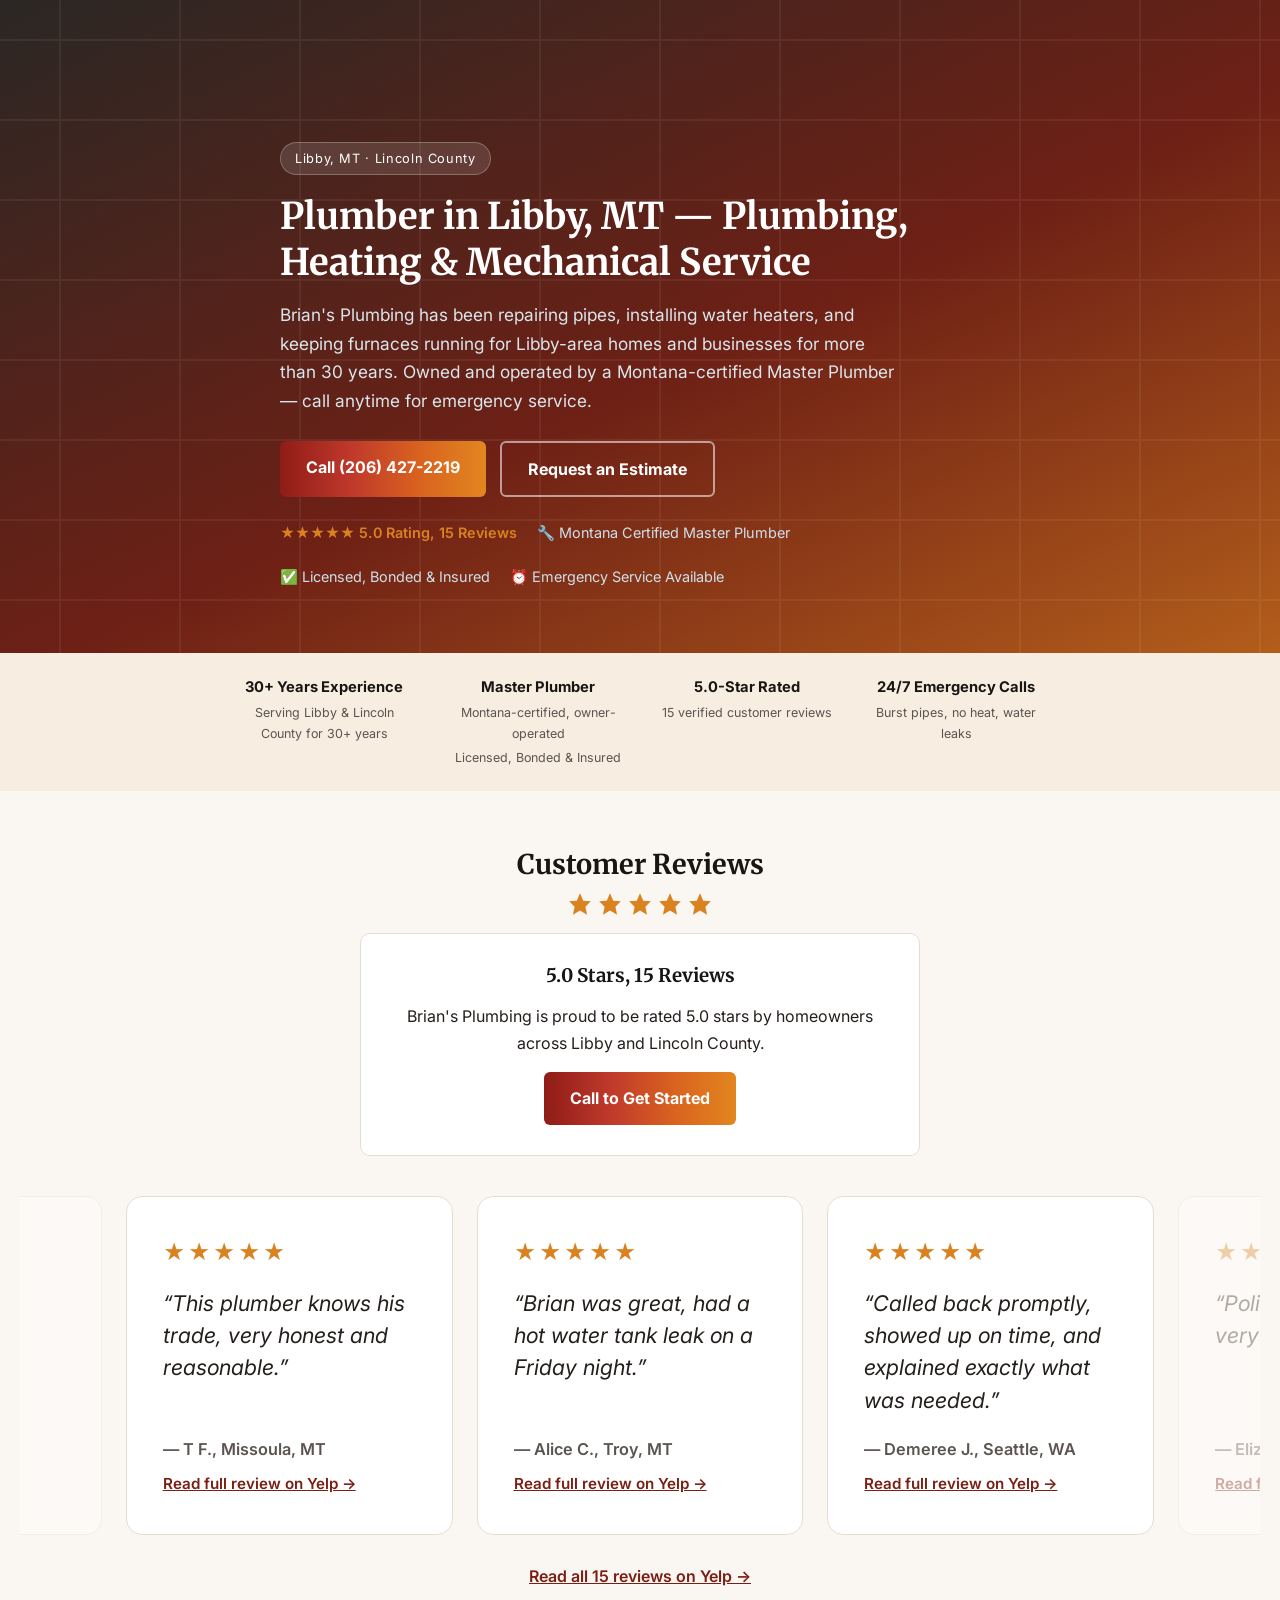
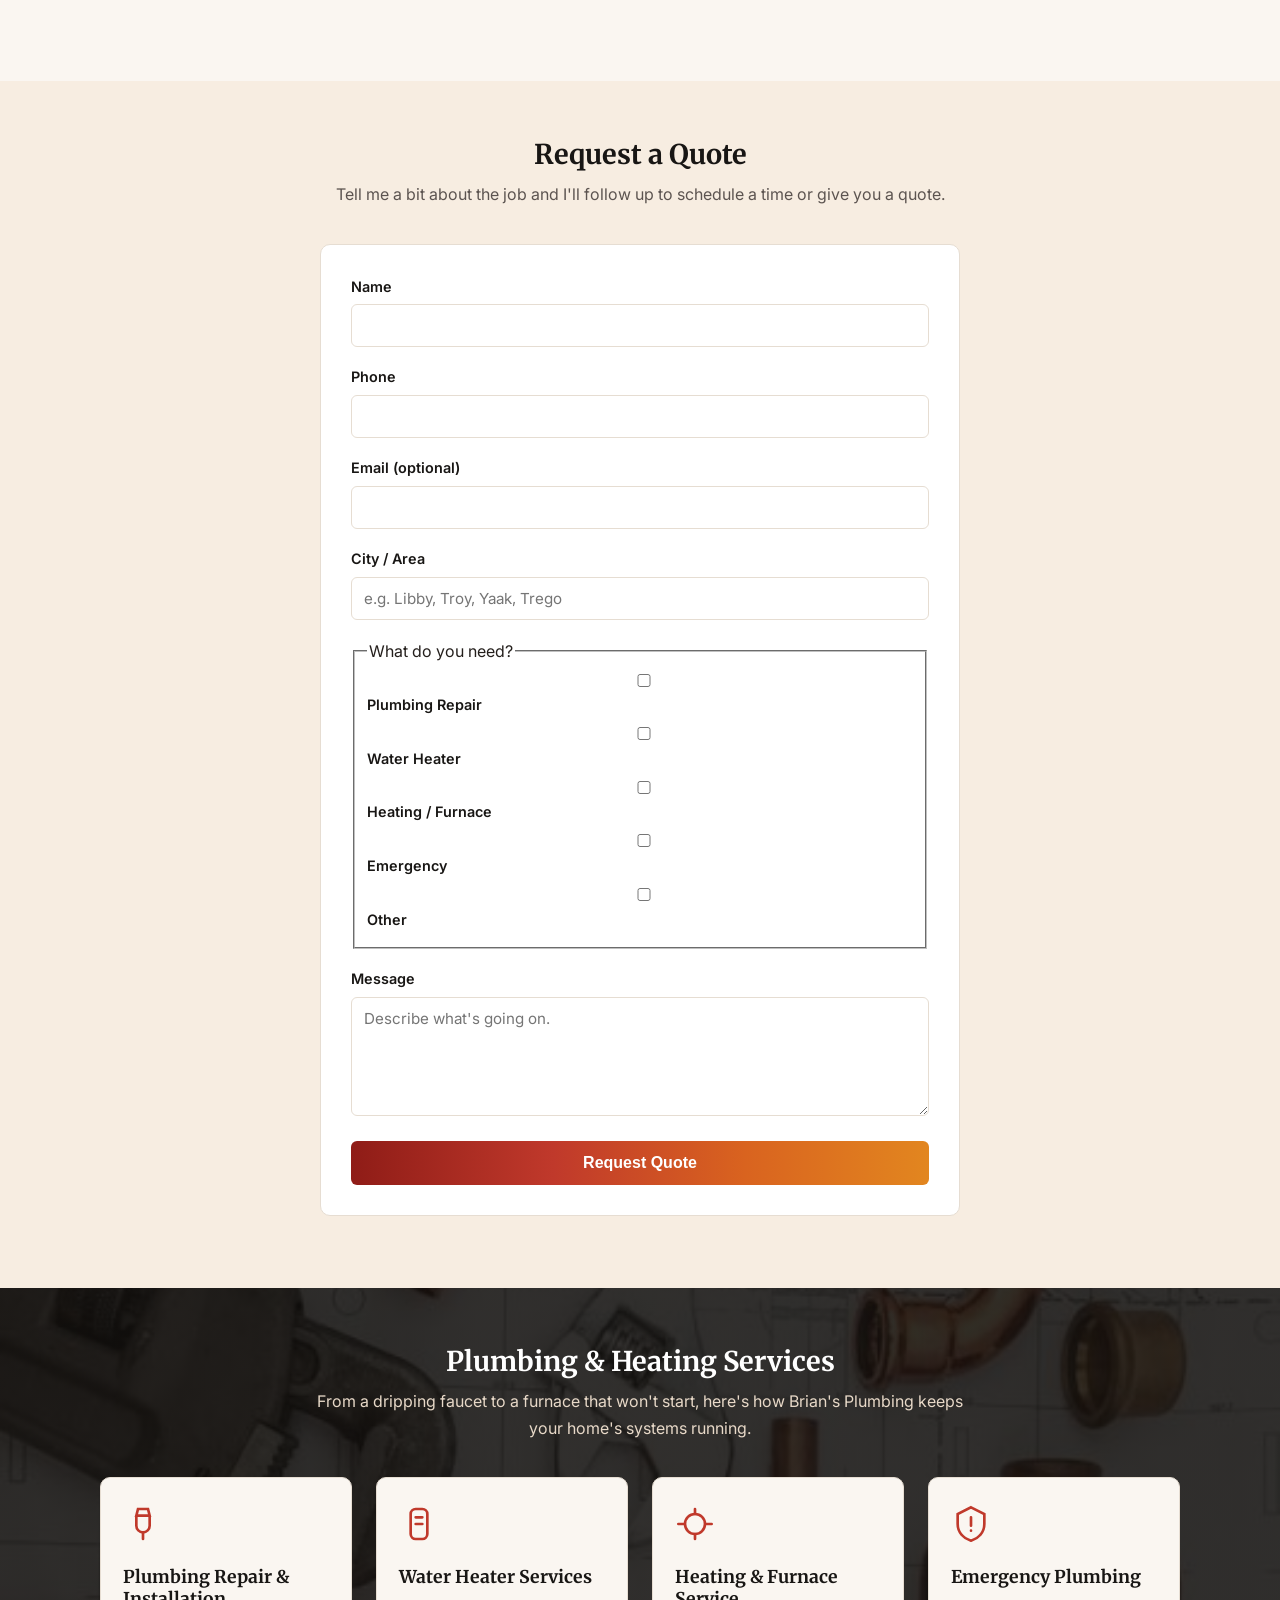
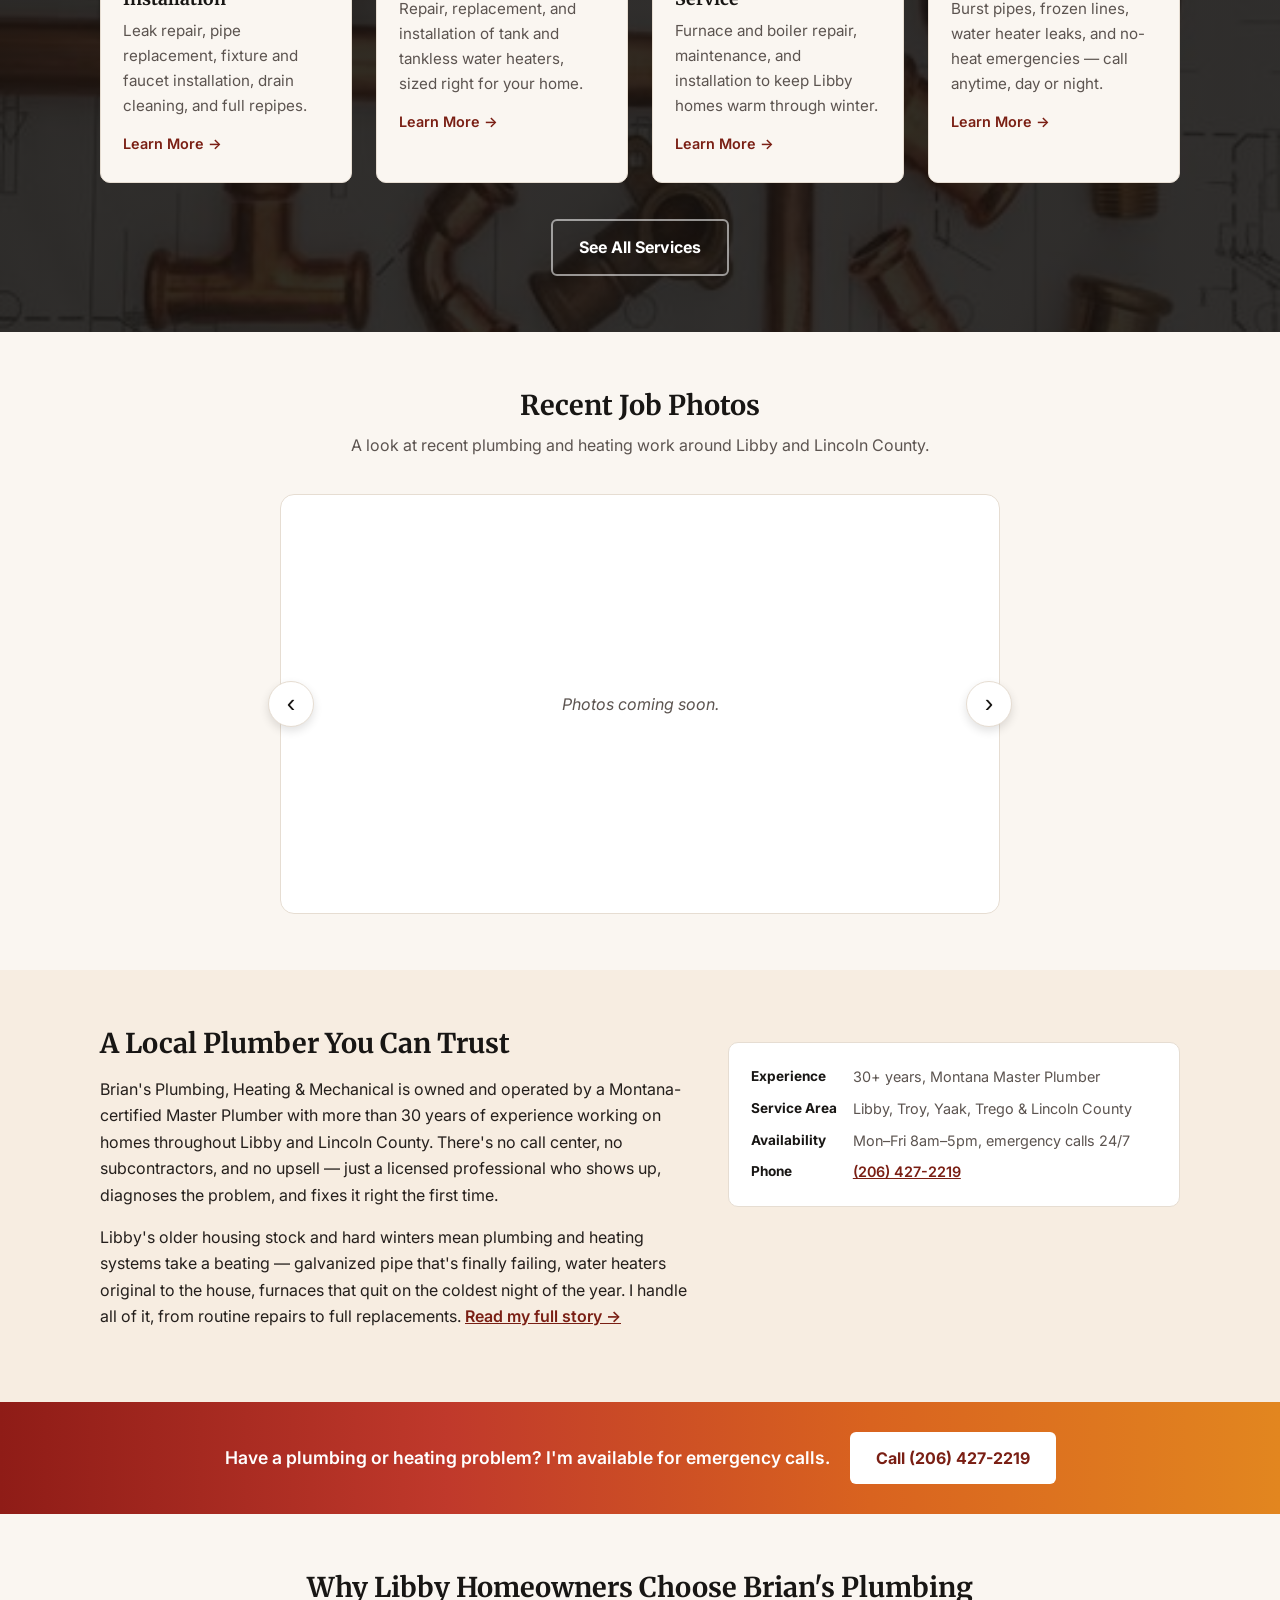
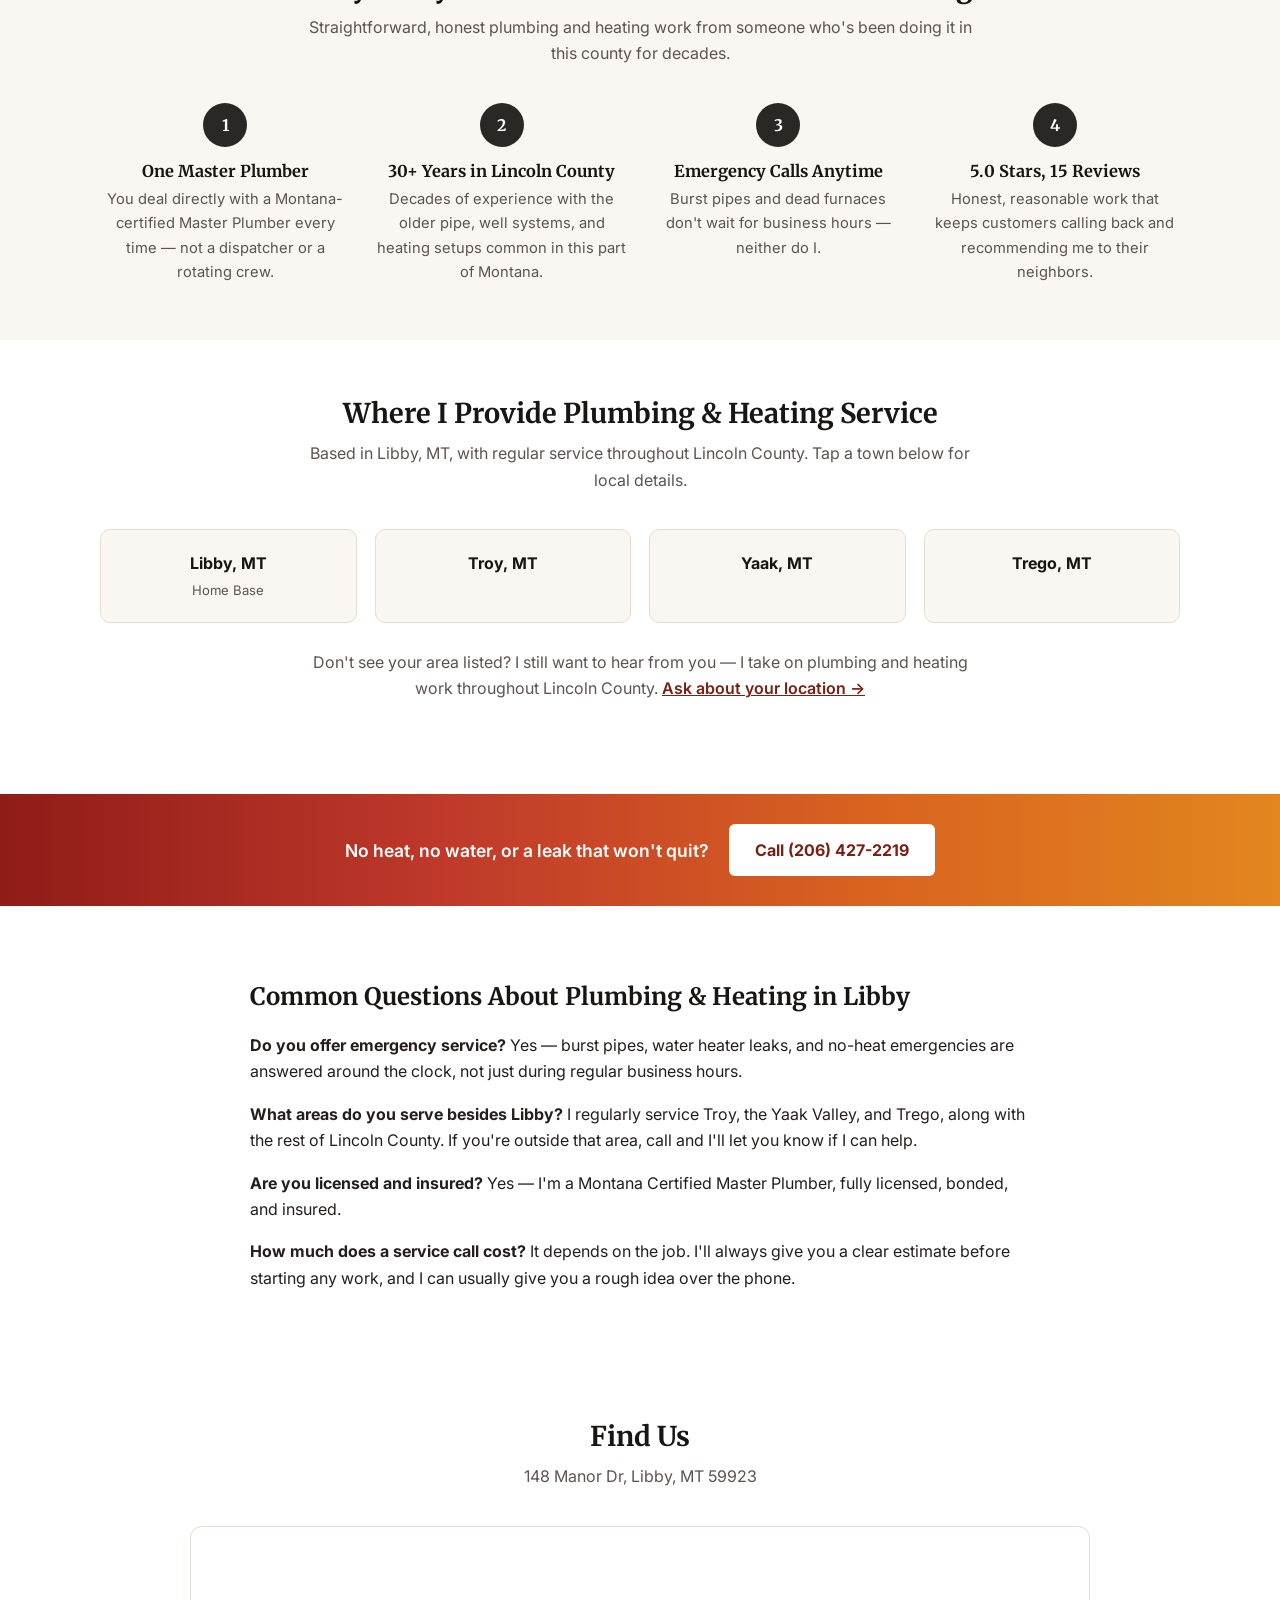
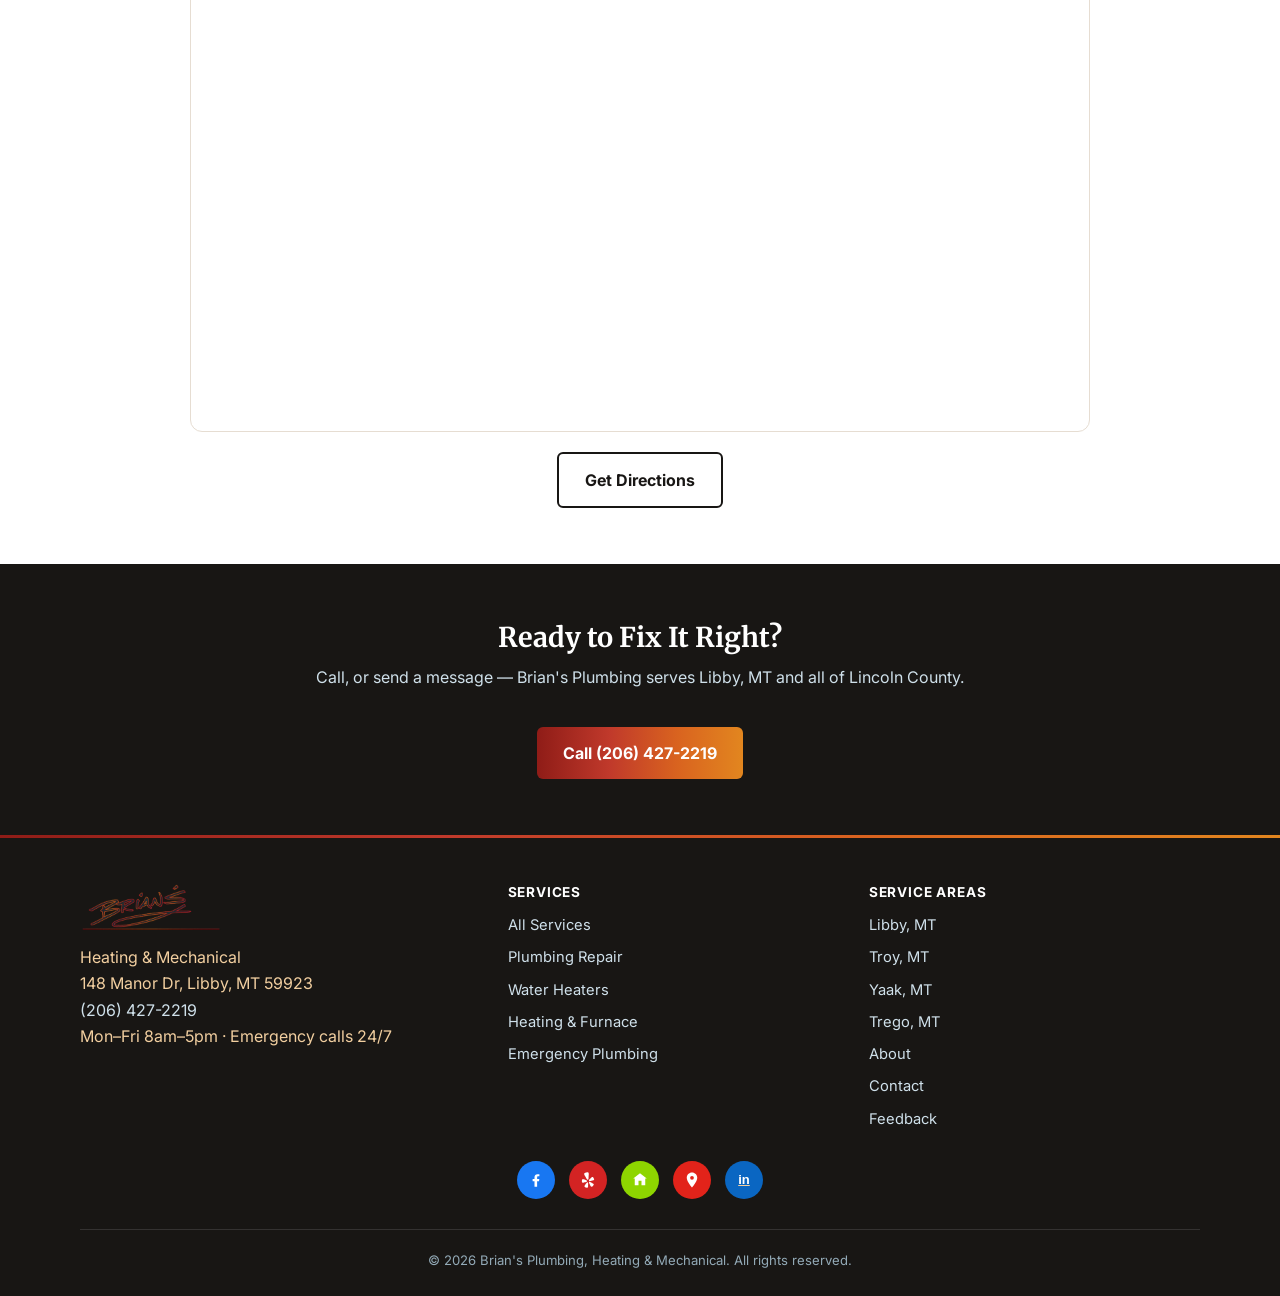
==== index.html @ 7a544767 "Replace the Yelp footer icon with a true Yelp burst mark The previous hand-drawn icon didn't resembl" ====
<!DOCTYPE html>
<html lang="en">
<head>
<meta charset="UTF-8">
<meta name="viewport" content="width=device-width, initial-scale=1.0">

<!-- Google tag (gtag.js) -->
<script async src="https://www.googletagmanager.com/gtag/js?id=G-GZ6F2VEHD2"></script>
<script>
  window.dataLayer = window.dataLayer || [];
  function gtag(){dataLayer.push(arguments);}
  gtag('js', new Date());
  gtag('config', 'G-GZ6F2VEHD2');
</script>

<title>Plumber in Libby, MT | Brian's Plumbing, Heating &amp; Mechanical</title>
<meta name="description" content="Licensed Master Plumber serving Libby, MT with 30+ years of experience. Plumbing repair, water heaters, heating &amp; emergency service. 5-star rated. Call (206) 427-2219.">
<link rel="canonical" href="https://www.briansplumbing.net/">
<link rel="preconnect" href="https://fonts.googleapis.com">
<link rel="preconnect" href="https://fonts.gstatic.com" crossorigin>
<link href="https://fonts.googleapis.com/css2?family=Inter:wght@400;500;600;700&family=Merriweather:wght@700;900&family=Dancing+Script:wght@700&display=swap" rel="stylesheet">

<meta property="og:type" content="website">
<meta property="og:title" content="Plumber in Libby, MT | Brian's Plumbing, Heating &amp; Mechanical">
<meta property="og:description" content="Licensed Master Plumber serving Libby, MT with 30+ years of experience. Plumbing repair, water heaters, heating &amp; emergency service. 5-star rated.">
<meta property="og:url" content="https://www.briansplumbing.net/">
<meta property="og:image" content="https://www.briansplumbing.net/apple-touch-icon.png">
<meta property="og:locale" content="en_US">

<meta name="twitter:card" content="summary_large_image">
<meta name="twitter:title" content="Plumber in Libby, MT | Brian's Plumbing, Heating &amp; Mechanical">
<meta name="twitter:description" content="Licensed Master Plumber serving Libby, MT with 30+ years of experience. Plumbing repair, water heaters, heating &amp; emergency service.">
<meta name="twitter:image" content="https://www.briansplumbing.net/apple-touch-icon.png">

<link rel="icon" href="favicon.svg" type="image/svg+xml">
<link rel="apple-touch-icon" href="/apple-touch-icon.png">

<script type="application/ld+json">
{
  "@context": "https://schema.org",
  "@type": "Plumber",
  "name": "Brian's Plumbing, Heating & Mechanical",
  "image": "https://www.briansplumbing.net/apple-touch-icon.png",
  "telephone": "+1-206-427-2219",
  "priceRange": "$$",
  "address": {
    "@type": "PostalAddress",
    "streetAddress": "148 Manor Dr",
    "addressLocality": "Libby",
    "addressRegion": "MT",
    "postalCode": "59923",
    "addressCountry": "US"
  },
  "url": "https://www.briansplumbing.net/",
  "description": "Licensed Montana Master Plumber serving Libby, MT and Lincoln County with over 30 years of experience. Plumbing repair, water heater installation, heating service, and 24/7 emergency plumbing.",
  "areaServed": [
    { "@type": "City", "name": "Libby, MT" },
    { "@type": "City", "name": "Troy, MT" },
    { "@type": "Place", "name": "Yaak, MT" },
    { "@type": "Place", "name": "Trego, MT" },
    { "@type": "AdministrativeArea", "name": "Lincoln County, MT" }
  ],
  "serviceType": ["Plumbing Repair", "Water Heater Installation", "Heating Services", "Emergency Plumbing"],
  "openingHoursSpecification": [
    {
      "@type": "OpeningHoursSpecification",
      "dayOfWeek": ["Monday","Tuesday","Wednesday","Thursday","Friday"],
      "opens": "08:00",
      "closes": "17:00"
    },
    {
      "@type": "OpeningHoursSpecification",
      "dayOfWeek": ["Monday","Tuesday","Wednesday","Thursday","Friday","Saturday","Sunday"],
      "opens": "00:00",
      "closes": "23:59",
      "description": "Emergency service available 24/7"
    }
  ],
  "aggregateRating": {
    "@type": "AggregateRating",
    "ratingValue": "5.0",
    "reviewCount": "15"
  },
  "sameAs": [
    "https://www.facebook.com/p/Brians-Plumbing-and-Heating-100065176592016/",
    "https://www.yelp.com/biz/brians-plumbing-and-heating-libby-2"
  ]
}
</script>
<link rel="stylesheet" href="css/main.css?v=20260924">
</head>
<body>

<header class="site-header">
  <div class="header-inner">
    <a href="index.html" class="brand">
      <span class="brand-lockup">
        <img class="brand-logo-brians" src="images/logo-brians.png" alt="Brian's" width="425" height="286">
        <img class="brand-logo-sub" src="images/logo-plumbing-heating.png" alt="Plumbing and Heating" width="425" height="56">
      </span>
    </a>
    <button class="nav-toggle" id="navToggle" aria-label="Toggle navigation" aria-expanded="false">&#9776;</button>
    <nav class="main-nav" id="mainNav">
      <a href="services.html">Services</a>
      <a href="#gallery">Gallery</a>
      <a href="#service-areas">Service Areas</a>
      <a href="#reviews">Reviews</a>
      <a href="about.html">About</a>
      <a href="contact.html">Contact</a>
      <a href="feedback.html">Feedback</a>
      <a href="tel:+12064272219" class="call-btn" onclick="trackCall('header_phone_button')">Call (206) 427-2219</a>
    </nav>
  </div>
</header>

<main id="top">

  <!-- Hero -->
  <section class="hero">
    <div class="container">
      <span class="eyebrow">Libby, MT &middot; Lincoln County</span>
      <h1>Plumber in Libby, MT — Plumbing, Heating &amp; Mechanical Service</h1>
      <p class="subhead">Brian's Plumbing has been repairing pipes, installing water heaters, and keeping furnaces running for Libby-area homes and businesses for more than 30 years. Owned and operated by a Montana-certified Master Plumber — call anytime for emergency service.</p>
      <div class="hero-ctas">
        <a href="tel:+12064272219" class="btn-primary" onclick="trackCall('hero_phone_button')">Call (206) 427-2219</a>
        <a href="contact.html" class="btn-secondary">Request an Estimate</a>
      </div>
      <div class="hero-badges">
        <span class="stars">&#9733;&#9733;&#9733;&#9733;&#9733; 5.0 Rating, 15 Reviews</span>
        <span>&#128295; Montana Certified Master Plumber</span>
        <span>&#9989; Licensed, Bonded &amp; Insured</span>
        <span>&#9200; Emergency Service Available</span>
      </div>
    </div>
  </section>

  <!-- Trust bar -->
  <div class="trust-bar">
    <div class="container">
      <div class="trust-item">
        <strong>30+ Years Experience</strong>
        <span>Serving Libby &amp; Lincoln County for 30+ years</span>
      </div>
      <div class="trust-item">
        <strong>Master Plumber</strong>
        <span>Montana-certified, owner-operated</span>
        <span>Licensed, Bonded &amp; Insured</span>
      </div>
      <div class="trust-item">
        <strong>5.0-Star Rated</strong>
        <span>15 verified customer reviews</span>
      </div>
      <div class="trust-item">
        <strong>24/7 Emergency Calls</strong>
        <span>Burst pipes, no heat, water leaks</span>
      </div>
    </div>
  </div>

  <!-- Reviews -->
  <section class="reviews-section" id="reviews">
    <div class="container">
      <h2 class="section-title">Customer Reviews</h2>
      <div class="stars-full" aria-hidden="true">
        <svg viewBox="0 0 24 24"><polygon points="12,2 15,9 22,9.5 17,14.5 18.5,22 12,18 5.5,22 7,14.5 2,9.5 9,9"/></svg>
        <svg viewBox="0 0 24 24"><polygon points="12,2 15,9 22,9.5 17,14.5 18.5,22 12,18 5.5,22 7,14.5 2,9.5 9,9"/></svg>
        <svg viewBox="0 0 24 24"><polygon points="12,2 15,9 22,9.5 17,14.5 18.5,22 12,18 5.5,22 7,14.5 2,9.5 9,9"/></svg>
        <svg viewBox="0 0 24 24"><polygon points="12,2 15,9 22,9.5 17,14.5 18.5,22 12,18 5.5,22 7,14.5 2,9.5 9,9"/></svg>
        <svg viewBox="0 0 24 24"><polygon points="12,2 15,9 22,9.5 17,14.5 18.5,22 12,18 5.5,22 7,14.5 2,9.5 9,9"/></svg>
      </div>
      <div class="review-badge">
        <h3>5.0 Stars, 15 Reviews</h3>
        <p>Brian's Plumbing is proud to be rated 5.0 stars by homeowners across Libby and Lincoln County.</p>
        <a href="tel:+12064272219" class="btn-primary" onclick="trackCall('reviews_phone_button')">Call to Get Started</a>
      </div>
    </div>
    <div class="review-carousel" id="reviewCarousel">
      <div class="review-viewport">
        <div class="review-quotes" id="reviewTrack"></div>
      </div>
    </div>
    <div class="container">
      <p class="section-sub" style="margin-top:20px;"><a href="https://www.yelp.com/biz/brians-plumbing-and-heating-libby-2" target="_blank" rel="noopener" onclick="trackOutbound('reviews_yelp_link')" style="color:var(--copper-deep); font-weight:600; text-decoration:underline;">Read all 15 reviews on Yelp &rarr;</a></p>
    </div>
  </section>

  <!-- Hidden static form so Netlify's build bot detects every "quote" field -->
  <form name="quote" data-netlify="true" data-netlify-honeypot="bot-field" hidden>
    <input type="text" name="name" />
    <input type="tel" name="phone" />
    <input type="email" name="email" />
    <input type="text" name="location" />
    <input type="checkbox" name="interest" value="Plumbing Repair" />
    <input type="checkbox" name="interest" value="Water Heater" />
    <input type="checkbox" name="interest" value="Heating / Furnace" />
    <input type="checkbox" name="interest" value="Emergency" />
    <input type="checkbox" name="interest" value="Other" />
    <textarea name="message"></textarea>
  </form>

  <!-- Request a Quote -->
  <section class="contact-form-section" id="quote">
    <div class="container">
      <h2 class="section-title">Request a Quote</h2>
      <p class="section-sub">Tell me a bit about the job and I'll follow up to schedule a time or give you a quote.</p>
      <form class="contact-form" name="quote" method="POST" data-netlify="true" data-netlify-honeypot="bot-field" id="quoteFormEl">
        <input type="hidden" name="form-name" value="quote">
        <p class="hidden-field" aria-hidden="true">
          <label>Don't fill this out if you're human: <input name="bot-field" tabindex="-1" autocomplete="off"></label>
        </p>
        <div class="form-group">
          <label for="quote-name">Name</label>
          <input type="text" id="quote-name" name="name" required>
        </div>
        <div class="form-group">
          <label for="quote-phone">Phone</label>
          <input type="tel" id="quote-phone" name="phone" required>
        </div>
        <div class="form-group">
          <label for="quote-email">Email (optional)</label>
          <input type="email" id="quote-email" name="email">
        </div>
        <div class="form-group">
          <label for="quote-location">City / Area</label>
          <input type="text" id="quote-location" name="location" placeholder="e.g. Libby, Troy, Yaak, Trego">
        </div>
        <fieldset class="form-group checkbox-fieldset">
          <legend>What do you need?</legend>
          <div class="checkbox-group">
            <label class="checkbox-chip"><input type="checkbox" name="interest" value="Plumbing Repair"><span>Plumbing Repair</span></label>
            <label class="checkbox-chip"><input type="checkbox" name="interest" value="Water Heater"><span>Water Heater</span></label>
            <label class="checkbox-chip"><input type="checkbox" name="interest" value="Heating / Furnace"><span>Heating / Furnace</span></label>
            <label class="checkbox-chip"><input type="checkbox" name="interest" value="Emergency"><span>Emergency</span></label>
            <label class="checkbox-chip"><input type="checkbox" name="interest" value="Other"><span>Other</span></label>
          </div>
        </fieldset>
        <div class="form-group">
          <label for="quote-message">Message</label>
          <textarea id="quote-message" name="message" rows="5" placeholder="Describe what's going on."></textarea>
        </div>
        <button type="submit" class="btn-primary">Request Quote</button>
      </form>
      <p class="form-status" id="quoteFormStatus" role="status" aria-live="polite"></p>
    </div>
  </section>

  <!-- Services -->
  <section class="services-section" id="services">
    <div class="container">
      <h2 class="section-title">Plumbing &amp; Heating Services</h2>
      <p class="section-sub">From a dripping faucet to a furnace that won't start, here's how Brian's Plumbing keeps your home's systems running.</p>
      <div class="services-grid">
        <div class="service-card">
          <svg class="icon" viewBox="0 0 24 24" fill="none" stroke="#c0392b" stroke-width="1.6"><path d="M9 3h6l1 4H8l1-4z"/><path d="M8 7v6a4 4 0 0 0 8 0V7"/><path d="M12 17v4" stroke-linecap="round"/></svg>
          <h3>Plumbing Repair &amp; Installation</h3>
          <p>Leak repair, pipe replacement, fixture and faucet installation, drain cleaning, and full repipes.</p>
          <a href="plumbing-repair-installation.html" class="card-link">Learn More &rarr;</a>
        </div>
        <div class="service-card">
          <svg class="icon" viewBox="0 0 24 24" fill="none" stroke="#c0392b" stroke-width="1.6"><rect x="7" y="3" width="10" height="18" rx="3"/><path d="M10 8h4M10 12h4" stroke-linecap="round"/></svg>
          <h3>Water Heater Services</h3>
          <p>Repair, replacement, and installation of tank and tankless water heaters, sized right for your home.</p>
          <a href="water-heater-services.html" class="card-link">Learn More &rarr;</a>
        </div>
        <div class="service-card">
          <svg class="icon" viewBox="0 0 24 24" fill="none" stroke="#c0392b" stroke-width="1.6"><path d="M12 3v3M12 18v3M5 12H2M22 12h-3" stroke-linecap="round"/><circle cx="12" cy="12" r="6"/></svg>
          <h3>Heating &amp; Furnace Service</h3>
          <p>Furnace and boiler repair, maintenance, and installation to keep Libby homes warm through winter.</p>
          <a href="heating-furnace-services.html" class="card-link">Learn More &rarr;</a>
        </div>
        <div class="service-card">
          <svg class="icon" viewBox="0 0 24 24" fill="none" stroke="#c0392b" stroke-width="1.6"><path d="M12 2l8 4v6c0 5-3.5 8.5-8 10-4.5-1.5-8-5-8-10V6l8-4z"/><path d="M12 8v5M12 16h.01" stroke-linecap="round"/></svg>
          <h3>Emergency Plumbing</h3>
          <p>Burst pipes, frozen lines, water heater leaks, and no-heat emergencies — call anytime, day or night.</p>
          <a href="emergency-plumbing.html" class="card-link">Learn More &rarr;</a>
        </div>
      </div>
      <div style="text-align:center; margin-top:36px;">
        <a href="services.html" class="btn-secondary">See All Services</a>
      </div>
    </div>
  </section>

  <!-- Photo Gallery -->
  <section class="gallery-section" id="gallery">
    <div class="container">
      <h2 class="section-title">Recent Job Photos</h2>
      <p class="section-sub">A look at recent plumbing and heating work around Libby and Lincoln County.</p>
      <div class="carousel" id="galleryCarousel">
        <div class="carousel-track" id="carouselTrack">
          <div class="carousel-slide carousel-slide-empty">
            <p>Photos coming soon.</p>
          </div>
        </div>
        <button class="carousel-btn prev" id="carouselPrev" aria-label="Previous photo">&#8249;</button>
        <button class="carousel-btn next" id="carouselNext" aria-label="Next photo">&#8250;</button>
      </div>
    </div>
  </section>

  <!-- About teaser -->
  <section class="about-section">
    <div class="container">
      <div class="about-copy">
        <h2 class="section-title" style="text-align:left;">A Local Plumber You Can Trust</h2>
        <p>Brian's Plumbing, Heating &amp; Mechanical is owned and operated by a Montana-certified Master Plumber with more than 30 years of experience working on homes throughout Libby and Lincoln County. There's no call center, no subcontractors, and no upsell — just a licensed professional who shows up, diagnoses the problem, and fixes it right the first time.</p>
        <p>Libby's older housing stock and hard winters mean plumbing and heating systems take a beating — galvanized pipe that's finally failing, water heaters original to the house, furnaces that quit on the coldest night of the year. I handle all of it, from routine repairs to full replacements. <a href="about.html">Read my full story &rarr;</a></p>
      </div>
      <div class="about-facts">
        <dl>
          <dt>Experience</dt>
          <dd>30+ years, Montana Master Plumber</dd>
          <dt>Service Area</dt>
          <dd>Libby, Troy, Yaak, Trego &amp; Lincoln County</dd>
          <dt>Availability</dt>
          <dd>Mon&ndash;Fri 8am&ndash;5pm, emergency calls 24/7</dd>
          <dt>Phone</dt>
          <dd><a class="plain-link" href="tel:+12064272219" onclick="trackCall('about_teaser_phone_button')">(206) 427-2219</a></dd>
        </dl>
      </div>
    </div>
  </section>

  <section class="mini-cta">
    <div class="container">
      <p>Have a plumbing or heating problem? I'm available for emergency calls.</p>
      <a href="tel:+12064272219" class="btn-primary" onclick="trackCall('mini_cta_1_phone_button')">Call (206) 427-2219</a>
    </div>
  </section>

  <!-- Why Us -->
  <section class="process-section">
    <div class="container">
      <h2 class="section-title">Why Libby Homeowners Choose Brian's Plumbing</h2>
      <p class="section-sub">Straightforward, honest plumbing and heating work from someone who's been doing it in this county for decades.</p>
      <div class="process-grid">
        <div class="process-step">
          <div class="step-num">1</div>
          <h3>One Master Plumber</h3>
          <p>You deal directly with a Montana-certified Master Plumber every time — not a dispatcher or a rotating crew.</p>
        </div>
        <div class="process-step">
          <div class="step-num">2</div>
          <h3>30+ Years in Lincoln County</h3>
          <p>Decades of experience with the older pipe, well systems, and heating setups common in this part of Montana.</p>
        </div>
        <div class="process-step">
          <div class="step-num">3</div>
          <h3>Emergency Calls Anytime</h3>
          <p>Burst pipes and dead furnaces don't wait for business hours — neither do I.</p>
        </div>
        <div class="process-step">
          <div class="step-num">4</div>
          <h3>5.0 Stars, 15 Reviews</h3>
          <p>Honest, reasonable work that keeps customers calling back and recommending me to their neighbors.</p>
        </div>
      </div>
    </div>
  </section>

  <!-- Service Areas -->
  <section class="areas-section" id="service-areas">
    <div class="container">
      <h2 class="section-title">Where I Provide Plumbing &amp; Heating Service</h2>
      <p class="section-sub">Based in Libby, MT, with regular service throughout Lincoln County. Tap a town below for local details.</p>
      <div class="areas-grid">
        <div class="area-card" style="cursor:default;">
          <div class="area-name">Libby, MT</div>
          <div class="area-pop">Home Base</div>
        </div>
        <a class="area-card" href="plumber-troy-mt.html">
          <div class="area-name">Troy, MT</div>
        </a>
        <a class="area-card" href="plumber-yaak-mt.html">
          <div class="area-name">Yaak, MT</div>
        </a>
        <a class="area-card" href="plumber-trego-mt.html">
          <div class="area-name">Trego, MT</div>
        </a>
      </div>
      <p class="section-sub" style="margin-top:0;">Don't see your area listed? I still want to hear from you — I take on plumbing and heating work throughout Lincoln County. <a href="contact.html" style="color:var(--copper-deep); font-weight:600; text-decoration:underline;">Ask about your location &rarr;</a></p>
    </div>
  </section>

  <section class="mini-cta">
    <div class="container">
      <p>No heat, no water, or a leak that won't quit?</p>
      <a href="tel:+12064272219" class="btn-primary" onclick="trackCall('mini_cta_2_phone_button')">Call (206) 427-2219</a>
    </div>
  </section>

  <!-- FAQ -->
  <section class="content-section">
    <div class="container">
      <h2>Common Questions About Plumbing &amp; Heating in Libby</h2>
      <p><strong>Do you offer emergency service?</strong> Yes — burst pipes, water heater leaks, and no-heat emergencies are answered around the clock, not just during regular business hours.</p>
      <p><strong>What areas do you serve besides Libby?</strong> I regularly service Troy, the Yaak Valley, and Trego, along with the rest of Lincoln County. If you're outside that area, call and I'll let you know if I can help.</p>
      <p><strong>Are you licensed and insured?</strong> Yes — I'm a Montana Certified Master Plumber, fully licensed, bonded, and insured.</p>
      <p><strong>How much does a service call cost?</strong> It depends on the job. I'll always give you a clear estimate before starting any work, and I can usually give you a rough idea over the phone.</p>
    </div>
  </section>

  <!-- Find Us -->
  <section class="map-section">
    <div class="container">
      <h2 class="section-title">Find Us</h2>
      <p class="section-sub">148 Manor Dr, Libby, MT 59923</p>
      <div class="map-embed">
        <iframe src="https://www.google.com/maps?q=148+Manor+Dr,+Libby,+MT+59923&output=embed" loading="lazy" referrerpolicy="no-referrer-when-downgrade" allowfullscreen title="Map showing Brian's Plumbing location in Libby, MT"></iframe>
      </div>
      <div style="text-align:center; margin-top:20px;">
        <a href="https://www.google.com/maps/dir/?api=1&destination=148+Manor+Dr,+Libby,+MT+59923" target="_blank" rel="noopener" class="btn-secondary" style="color:var(--navy-dark); border-color:var(--navy-dark); display:inline-block;" onclick="trackOutbound('map_get_directions')">Get Directions</a>
      </div>
    </div>
  </section>

  <!-- Final CTA -->
  <section class="cta-section" id="contact">
    <div class="container">
      <h2 class="section-title">Ready to Fix It Right?</h2>
      <p class="section-sub">Call, or send a message — Brian's Plumbing serves Libby, MT and all of Lincoln County.</p>
      <a href="tel:+12064272219" class="btn-primary" onclick="trackCall('final_cta_phone_button')">Call (206) 427-2219</a>
    </div>
  </section>

</main>

<footer class="site-footer">
  <div class="footer-inner">
    <div>
      <img class="footer-logo" src="images/logo-brians.png" alt="Brian's Plumbing and Heating" width="425" height="286">
      <div class="footer-nap">
        Heating &amp; Mechanical<br>
        148 Manor Dr, Libby, MT 59923<br>
        <a href="tel:+12064272219">(206) 427-2219</a><br>
        Mon&ndash;Fri 8am&ndash;5pm &middot; Emergency calls 24/7
      </div>
    </div>

    <div class="footer-col">
      <h4>Services</h4>
      <nav class="footer-sitemap" aria-label="Service links">
        <a href="services.html">All Services</a>
        <a href="plumbing-repair-installation.html">Plumbing Repair</a>
        <a href="water-heater-services.html">Water Heaters</a>
        <a href="heating-furnace-services.html">Heating &amp; Furnace</a>
        <a href="emergency-plumbing.html">Emergency Plumbing</a>
      </nav>
    </div>

    <div class="footer-col">
      <h4>Service Areas</h4>
      <nav class="footer-sitemap" aria-label="Location links">
        <a href="index.html">Libby, MT</a>
        <a href="plumber-troy-mt.html">Troy, MT</a>
        <a href="plumber-yaak-mt.html">Yaak, MT</a>
        <a href="plumber-trego-mt.html">Trego, MT</a>
        <a href="about.html">About</a>
        <a href="contact.html">Contact</a>
        <a href="feedback.html">Feedback</a>
      </nav>
    </div>
  </div>


  <div class="social-icons">
    <a href="https://www.facebook.com/p/Brians-Plumbing-and-Heating-100065176592016/" target="_blank" rel="noopener" class="icon-fb" aria-label="Brian's Plumbing on Facebook" onclick="trackOutbound('footer_facebook')">
      <svg viewBox="0 0 24 24"><path d="M13.5 21v-7.5h2.5l.4-3H13.5V8.5c0-.9.25-1.5 1.55-1.5H16.5V4.3C16.2 4.26 15.2 4.2 14 4.2c-2.4 0-4 1.46-4 4.15V10.5H7.5v3H10V21h3.5z"/></svg>
    </a>
    <a href="https://www.yelp.com/biz/brians-plumbing-and-heating-libby-2" target="_blank" rel="noopener" class="icon-yelp" aria-label="Brian's Plumbing on Yelp" onclick="trackOutbound('footer_yelp')">
      <svg viewBox="0 0 24 24"><path d="M10.84 4.31L11.06 4.26L11.45 4.27L12.33 4.59L12.45 4.70L12.55 4.85L12.75 5.66L12.75 6.99L12.68 7.37L12.61 8.36L12.50 10.89L12.31 11.39L12.04 11.61L11.82 11.73L11.43 11.83L10.90 11.37L10.11 10.07L9.88 9.57L9.47 8.81L9.14 8.30L8.92 7.86L8.63 7.45L8.47 6.96L8.27 6.55L8.16 6.05L8.17 5.73L8.23 5.56L8.49 5.24L8.83 4.95L9.19 4.73L9.40 4.64L10.06 4.45L10.56 4.41ZM15.72 9.13L15.90 9.01L16.22 8.92L16.44 8.90L16.64 8.94L16.81 9.03L17.29 9.54L17.46 9.79L17.81 10.45L18.13 11.22L18.15 11.44L18.03 11.83L17.58 12.17L17.24 12.32L16.77 12.46L15.90 12.61L15.12 12.88L14.46 12.97L13.63 13.15L13.26 12.96L13.07 12.79L12.98 12.54L12.96 12.32L12.98 12.10L13.10 11.77ZM6.37 11.30L6.55 11.20L6.75 11.15L7.19 11.14L7.52 11.19L7.91 11.30L8.41 11.55L9.23 11.82L9.62 11.98L10.22 12.17L11.03 12.63L11.15 12.98L11.11 13.27L10.94 13.55L10.59 13.80L9.40 14.20L8.63 14.32L7.84 14.57L7.41 14.66L6.75 14.67L6.42 14.59L6.15 14.47L5.92 13.86L5.85 13.42L5.96 11.89L6.03 11.70L6.18 11.45ZM13.19 14.02L13.47 13.89L13.69 13.83L13.91 13.85L14.08 13.90L14.49 14.18L14.96 14.34L15.37 14.63L15.87 14.85L16.68 15.40L17.08 15.55L17.24 15.64L17.69 16.16L17.74 16.30L17.77 16.50L17.75 16.72L17.59 17.11L17.25 17.60L16.71 18.13L16.27 18.43L15.89 18.63L15.67 18.69L15.45 18.70L15.23 18.61L14.95 18.43L14.51 17.88L14.07 17.11L13.07 15.07L12.98 14.74L12.96 14.52L13.03 14.30ZM11.24 14.41L11.47 14.35L11.82 14.52L12.03 14.77L12.11 14.97L12.16 15.84L12.09 17.16L12.06 18.70L12.03 18.92L11.87 19.31L11.60 19.53L11.38 19.66L10.99 19.75L10.60 19.63L10.17 19.59L9.84 19.51L9.58 19.40L9.24 19.18L8.80 18.95L8.70 18.86L8.53 18.59L8.49 18.48L8.47 18.26L8.70 17.55L9.01 17.07L9.42 16.59L9.91 15.86L10.58 14.96L10.99 14.56Z"/></svg>
    </a>
    <a href="https://nextdoor.com/pages/brians-plumbing-heating-everett-wa/" target="_blank" rel="noopener" class="icon-nextdoor" aria-label="Brian's Plumbing on Nextdoor" onclick="trackOutbound('footer_nextdoor')">
      <svg viewBox="0 0 24 24"><path d="M12 3 3 10h2v9h5v-6h4v6h5v-9h2z"/></svg>
    </a>
    <a href="https://www.mapquest.com/maps?address=148+Manor+Dr&city=Libby&state=MT&zipcode=59923" target="_blank" rel="noopener" class="icon-mapquest" aria-label="Brian's Plumbing on MapQuest" onclick="trackOutbound('footer_mapquest')">
      <svg viewBox="0 0 24 24"><path d="M12 2C8.1 2 5 5.1 5 9c0 5.2 7 13 7 13s7-7.8 7-13c0-3.9-3.1-7-7-7zm0 9.5A2.5 2.5 0 1 1 12 6.5a2.5 2.5 0 0 1 0 5z"/></svg>
    </a>
    <a href="https://www.linkedin.com/in/brian-hoskins-47652814a/" target="_blank" rel="noopener" class="icon-linkedin" aria-label="Brian Hoskins on LinkedIn" onclick="trackOutbound('footer_linkedin')">
      <span>in</span>
    </a>
  </div>
  <div class="footer-bottom">
    &copy; <span id="year"></span> Brian's Plumbing, Heating &amp; Mechanical. All rights reserved.
  </div>
</footer>

<script src="js/main.js?v=20260923"></script>
</body>
</html>
---- css/main.css ----
/* Brian's Plumbing & Heating — palette matched to the logo: charcoal script + red-to-orange gradient */
:root {
  --navy: #2a2724;
  --navy-dark: #181614;
  --navy-mid: #6e2015;
  --navy-pale: #f7ede1;
  --steel: #e2861f;
  --steel-light: #f2cfa0;
  --copper: #c0392b;
  --copper-deep: #7a1f14;
  --copper-pale: #f8ddc8;
  --bg: #faf6f1;
  --card: #ffffff;
  --ink: #241f1c;
  --ink-muted: #5c5450;
  --border: #e6ddd2;
  --star: #d9821f;
  --success: #2e7d4f;
  --brand-gradient: linear-gradient(90deg, #8f1c17 0%, #c0392b 35%, #d9631f 68%, #e2861f 100%);
}

* { box-sizing: border-box; }
html { scroll-behavior: smooth; }
body {
  margin: 0;
  overflow-x: hidden;
  font-family: "Inter", "Segoe UI", Helvetica, Arial, sans-serif;
  color: var(--ink);
  background: var(--bg);
  line-height: 1.65;
}
h1, h2, h3, h4 { font-family: "Merriweather", Georgia, serif; font-weight: 700; color: var(--navy-dark); line-height: 1.25; }
img { max-width: 100%; display: block; }
a { color: inherit; }
.container { max-width: 1120px; margin: 0 auto; padding: 0 20px; }

/* Underline in-copy links so they don't rely on color alone */
.content-section p a:not(.btn-primary):not(.btn-secondary),
.content-section li a:not(.btn-primary):not(.btn-secondary),
.about-copy p a:not(.btn-primary):not(.btn-secondary) {
  color: var(--copper-deep);
  text-decoration: underline;
  font-weight: 600;
}

/* Header — light, to match the logo artwork's white background.
   Hidden at the top of the page, fades in once the user scrolls down. */
header.site-header {
  background: #ffffff;
  color: var(--ink);
  position: fixed;
  top: 0; left: 0; right: 0;
  z-index: 50;
  box-shadow: 0 2px 14px rgba(0,0,0,0.08);
  opacity: 0;
  transform: translateY(-8px);
  pointer-events: none;
  transition: opacity 0.9s ease, transform 0.9s ease;
}
header.site-header.visible {
  opacity: 1;
  transform: translateY(0);
  pointer-events: auto;
}
header.site-header::after {
  content: "";
  display: block;
  height: 3px;
  background: var(--brand-gradient);
}
.header-inner {
  display: flex;
  align-items: center;
  justify-content: space-between;
  flex-wrap: nowrap;
  padding: 10px 20px;
  max-width: 1240px;
  margin: 0 auto;
  gap: 16px;
}
.brand {
  display: flex;
  align-items: center;
  gap: 10px;
  text-decoration: none;
  color: var(--ink);
  white-space: nowrap;
  min-width: 0;
  overflow: hidden;
}
.brand-lockup { display: flex; flex-direction: column; align-items: flex-start; line-height: 1; }
.brand-logo-brians { height: 44px; width: auto; display: block; }
.brand-logo-sub { height: 20px; width: auto; display: block; margin: 4px 0 0 2px; }
.nav-toggle {
  display: none;
  background: none;
  border: none;
  color: var(--ink);
  font-size: 1.6rem;
  cursor: pointer;
  padding: 4px 8px;
}
nav.main-nav { display: flex; gap: 18px; align-items: center; }
nav.main-nav a {
  color: var(--ink);
  text-decoration: none;
  font-weight: 600;
  font-size: 0.93rem;
  letter-spacing: 0.02em;
  white-space: nowrap;
}
nav.main-nav a:hover { color: var(--copper-deep); }
.call-btn {
  background: var(--brand-gradient);
  color: #fff !important;
  padding: 9px 18px;
  border-radius: 6px;
  font-weight: 700;
  text-decoration: none;
  white-space: nowrap;
  transition: background 0.2s ease;
}
.call-btn:hover { background: var(--copper-deep); }

@media (max-width: 900px) {
  .nav-toggle { display: block; }
  nav.main-nav {
    display: none;
    position: absolute;
    top: 100%;
    left: 0;
    right: 0;
    background: #ffffff;
    flex-direction: column;
    align-items: stretch;
    padding: 10px 20px 18px;
    gap: 2px;
    box-shadow: 0 8px 16px rgba(0,0,0,0.1);
  }
  nav.main-nav.open { display: flex; }
  nav.main-nav a { padding: 10px 4px; border-bottom: 1px solid var(--border); }
  .call-btn { text-align: center; margin-top: 8px; }
}

/* Hero */
.hero {
  background: linear-gradient(155deg, var(--navy) 0%, var(--navy-mid) 55%, var(--steel) 130%);
  color: #fff;
  padding: 142px 20px 64px;
  position: relative;
  overflow: hidden;
}
.hero::before {
  content: "";
  position: absolute;
  inset: 0;
  background-image: url("data:image/svg+xml,%3Csvg xmlns='http://www.w3.org/2000/svg' width='240' height='240'%3E%3Cg fill='none' stroke='white' stroke-width='2' opacity='0.06'%3E%3Cpath d='M0 40 H240 M0 120 H240 M0 200 H240'/%3E%3Cpath d='M60 0 V240 M180 0 V240'/%3E%3C/g%3E%3C/svg%3E");
  background-size: 240px 240px;
  z-index: 0;
}
.hero .container { position: relative; z-index: 1; max-width: 760px; }
.hero .eyebrow {
  display: inline-block;
  background: rgba(255,255,255,0.12);
  border: 1px solid rgba(255,255,255,0.25);
  padding: 5px 14px;
  border-radius: 20px;
  font-size: 0.8rem;
  letter-spacing: 0.05em;
  margin-bottom: 18px;
}
.hero h1 { font-size: 2.3rem; margin: 0 0 16px; color: #fff; }
.hero .subhead { font-size: 1.08rem; color: #dbe6ec; margin: 0 0 26px; max-width: 620px; }
.hero-ctas { display: flex; gap: 14px; flex-wrap: wrap; margin-bottom: 24px; }
.btn-primary {
  background: var(--brand-gradient);
  color: #fff;
  padding: 13px 26px;
  border-radius: 6px;
  font-weight: 700;
  text-decoration: none;
  display: inline-block;
  border: none;
  cursor: pointer;
  font-size: 1rem;
}
.btn-primary:hover { background: var(--copper-deep); }
.btn-secondary {
  background: transparent;
  color: #fff;
  padding: 13px 26px;
  border-radius: 6px;
  font-weight: 700;
  text-decoration: none;
  display: inline-block;
  border: 2px solid rgba(255,255,255,0.55);
  font-size: 1rem;
}
.btn-secondary:hover { border-color: #fff; }
.hero-badges { display: flex; gap: 20px; flex-wrap: wrap; font-size: 0.9rem; color: #cfe0ea; }
.hero-badges .stars { color: var(--star); font-weight: 600; }

/* Page hero (subpages) */
.page-hero {
  background: linear-gradient(155deg, var(--navy) 0%, var(--navy-mid) 100%);
  color: #fff;
  padding: 124px 20px 46px;
  text-align: center;
}
.page-hero h1 { color: #fff; margin: 0 0 12px; font-size: 1.9rem; }
.page-hero p { color: #dbe6ec; max-width: 640px; margin: 0 auto; font-size: 1.02rem; }
.breadcrumb { font-size: 0.85rem; color: #b8cdd9; margin-bottom: 14px; }
.breadcrumb a { color: #b8cdd9; text-decoration: underline; }

/* Sections */
section { padding: 56px 20px; }
.section-title { text-align: center; font-size: 1.7rem; margin: 0 0 10px; }
.section-sub { text-align: center; color: var(--ink-muted); max-width: 680px; margin: 0 auto 36px; }

.mini-cta {
  background: var(--brand-gradient);
  color: #fff;
  padding: 30px 20px;
  text-align: center;
}
.mini-cta .container { display: flex; align-items: center; justify-content: center; gap: 20px; flex-wrap: wrap; }
.mini-cta p { margin: 0; font-size: 1.1rem; font-weight: 600; }
.mini-cta .btn-primary { background: #fff; color: var(--copper-deep); }
.mini-cta .btn-primary:hover { background: var(--copper-pale); }

/* Trust bar */
.trust-bar { background: var(--navy-pale); padding: 22px 20px; }
.trust-bar .container { display: flex; justify-content: center; gap: 34px; flex-wrap: wrap; text-align: center; }
.trust-item { display: flex; flex-direction: column; align-items: center; gap: 4px; max-width: 180px; }
.trust-item .icon { color: var(--copper); }
.trust-item strong { font-size: 0.92rem; color: var(--navy-dark); }
.trust-item span { font-size: 0.78rem; color: var(--ink-muted); }

/* Services grid */
.services-section {
  position: relative;
  background:
    linear-gradient(rgba(18, 16, 14, 0.87), rgba(18, 16, 14, 0.87)),
    url('../images/services-bg.jpg') center / cover no-repeat;
}
.services-section .section-title { color: #fff; }
.services-section .section-sub { color: #e8d9c8; }
.services-grid { display: grid; grid-template-columns: repeat(auto-fit, minmax(240px, 1fr)); gap: 24px; }
.service-card {
  background: var(--bg);
  border: 1px solid var(--border);
  border-radius: 10px;
  padding: 26px 22px;
  text-align: left;
}
.service-card .icon { width: 40px; height: 40px; margin-bottom: 14px; }
.service-card h3 { font-size: 1.1rem; margin: 0 0 8px; }
.service-card p { margin: 0 0 12px; color: var(--ink-muted); font-size: 0.95rem; }
.service-card a.card-link { color: var(--copper-deep); font-weight: 600; text-decoration: none; font-size: 0.9rem; }
.service-card a.card-link:hover { text-decoration: underline; }

/* Photo Gallery */
.gallery-section { background: var(--bg); }
.carousel { position: relative; max-width: 720px; margin: 0 auto; }
.carousel-track {
  display: flex;
  gap: 0;
  overflow-x: auto;
  scroll-snap-type: x mandatory;
  -webkit-overflow-scrolling: touch;
  scrollbar-width: none;
}
.carousel-track::-webkit-scrollbar { display: none; }
.carousel-slide {
  flex: 0 0 100%;
  width: 100%;
  height: min(50vh, 420px);
  scroll-snap-align: center;
  scroll-snap-stop: always;
  display: flex;
  align-items: center;
  justify-content: center;
  background: var(--card);
  border: 1px solid var(--border);
  border-radius: 14px;
  overflow: hidden;
}
.carousel-slide img { width: 100%; height: 100%; object-fit: cover; display: block; }
.carousel-slide-empty { color: var(--ink-muted); font-style: italic; }
.carousel-btn {
  position: absolute;
  top: 50%;
  transform: translateY(-50%);
  width: 46px;
  height: 46px;
  border-radius: 50%;
  background: var(--card);
  border: 1px solid var(--border);
  box-shadow: 0 4px 10px rgba(0,0,0,0.12);
  font-size: 1.6rem;
  line-height: 1;
  color: var(--navy-dark);
  cursor: pointer;
  display: flex;
  align-items: center;
  justify-content: center;
  z-index: 2;
  transition: background 0.2s ease, color 0.2s ease;
}
.carousel-btn.prev { left: -12px; }
.carousel-btn.next { right: -12px; }
.carousel-btn:hover { background: var(--copper); color: #fff; border-color: var(--copper); }
@media (max-width: 640px) {
  .carousel-slide { height: 60vw; }
  .carousel-btn { width: 38px; height: 38px; font-size: 1.4rem; }
  .carousel-btn.prev { left: 4px; }
  .carousel-btn.next { right: 4px; }
}

/* About teaser */
.about-section { background: var(--navy-pale); }
.about-section .container { display: grid; grid-template-columns: 1.3fr 1fr; gap: 40px; align-items: start; }
.about-copy p { color: var(--ink); }
.about-facts dl { display: grid; grid-template-columns: auto 1fr; gap: 8px 16px; background: var(--card); border: 1px solid var(--border); border-radius: 10px; padding: 22px; }
.about-facts dt { font-weight: 700; color: var(--navy-dark); font-size: 0.85rem; }
.about-facts dd { margin: 0; color: var(--ink-muted); font-size: 0.9rem; }
.plain-link { color: var(--copper-deep); font-weight: 600; text-decoration: underline; }
@media (max-width: 800px) { .about-section .container { grid-template-columns: 1fr; } }

/* Process / why us */
.process-grid { display: grid; grid-template-columns: repeat(auto-fit, minmax(220px, 1fr)); gap: 26px; }
.process-step { text-align: center; }
.step-num {
  width: 44px; height: 44px; border-radius: 50%;
  background: var(--navy); color: #fff;
  display: flex; align-items: center; justify-content: center;
  font-weight: 700; margin: 0 auto 14px; font-family: "Merriweather", serif;
}
.process-step h3 { font-size: 1.02rem; margin: 0 0 6px; }
.process-step p { color: var(--ink-muted); font-size: 0.92rem; margin: 0; }

/* Areas grid */
.areas-section { background: var(--card); }
.areas-grid { display: grid; grid-template-columns: repeat(auto-fit, minmax(180px, 1fr)); gap: 18px; margin-bottom: 26px; }
.area-card {
  display: block;
  background: var(--bg);
  border: 1px solid var(--border);
  border-radius: 10px;
  padding: 20px;
  text-align: center;
  text-decoration: none;
  transition: border-color 0.2s ease, transform 0.15s ease;
}
.area-card:hover { border-color: var(--copper); transform: translateY(-2px); }
.area-name { font-weight: 700; color: var(--navy-dark); font-size: 1rem; }
.area-pop { color: var(--ink-muted); font-size: 0.82rem; margin-top: 4px; }

/* Reviews */
.reviews-section { background: var(--bg); text-align: center; }
.stars-full { display: flex; justify-content: center; gap: 4px; margin-bottom: 16px; }
.stars-full svg { width: 26px; height: 26px; fill: var(--star); }
.review-badge {
  background: var(--card);
  border: 1px solid var(--border);
  border-radius: 10px;
  padding: 30px;
  max-width: 560px;
  margin: 0 auto;
}
.review-badge h3 { margin: 0 0 10px; }
.review-carousel {
  --g: 24px;
  --vis: 3;
  max-width: 1700px;
  margin: 32px auto 0;
}
.review-viewport { overflow: hidden; padding: 8px 0; }
.review-quotes {
  --w: calc((100% - (var(--vis) + 1) * var(--g)) / (var(--vis) + 0.5));
  display: flex;
  gap: var(--g);
  width: 100%;
  margin-left: calc(-0.75 * var(--w));
  text-align: left;
  will-change: transform;
}
.review-quote {
  flex: 0 0 var(--w);
  min-height: 320px;
  padding: 38px 36px;
  background: var(--card);
  border: 1px solid var(--border);
  border-radius: 16px;
  display: flex;
  flex-direction: column;
  transition: opacity 0.5s ease, box-shadow 0.3s ease;
}
.review-quote .quote-stars { color: var(--star); font-size: 1.35rem; margin-bottom: 16px; letter-spacing: 3px; }
.review-quote p { margin: 0 0 20px; font-style: italic; color: var(--ink); font-size: 1.35rem; line-height: 1.5; flex: 1 1 auto; }
.review-quote .reviewer { font-size: 1.02rem; color: var(--ink-muted); font-weight: 600; margin-bottom: 8px; }
.review-quote .review-link { font-size: 0.95rem; font-weight: 600; color: var(--copper-deep); text-decoration: underline; }
.review-quote.review-peek { opacity: 0.35; cursor: pointer; }
.review-quote.review-peek:hover, .review-quote.review-peek:focus-visible { opacity: 0.6; }
.review-quote.review-peek a { pointer-events: none; }
@media (max-width: 700px) {
  .review-carousel { --vis: 1; --g: 16px; }
  .review-quote { min-height: 280px; padding: 28px 24px; }
  .review-quote p { font-size: 1.15rem; }
}

/* Final CTA */
/* Map */
.map-section { background: var(--card); text-align: center; }
.map-embed {
  max-width: 900px;
  margin: 0 auto;
  border-radius: 12px;
  overflow: hidden;
  border: 1px solid var(--border);
  aspect-ratio: 16 / 9;
}
.map-embed iframe { width: 100%; height: 100%; border: 0; display: block; }

.cta-section { background: var(--navy-dark); color: #fff; text-align: center; }
.cta-section .section-title { color: #fff; }
.cta-section .section-sub { color: #cfe0ea; }

/* Content section (Step 3 — keyword-rich depth section) */
.content-section { background: var(--card); }
.content-section .container { max-width: 820px; }
.content-section h2 { font-size: 1.5rem; }
.content-section h3 { font-size: 1.15rem; margin-top: 28px; }
.content-section p { color: var(--ink); }
.content-section ul { color: var(--ink); padding-left: 22px; }
.content-section li { margin-bottom: 6px; }

/* Contact form */
.contact-form-section { background: var(--navy-pale); }
.contact-form { max-width: 640px; margin: 0 auto; background: var(--card); border: 1px solid var(--border); border-radius: 10px; padding: 30px; }
.form-group { margin-bottom: 18px; }
.form-group label { display: block; font-weight: 600; font-size: 0.9rem; margin-bottom: 6px; color: var(--navy-dark); }
.form-group input, .form-group textarea, .form-group select {
  width: 100%; padding: 11px 12px; border: 1px solid var(--border); border-radius: 6px;
  font-family: inherit; font-size: 0.95rem; background: #fff; color: var(--ink);
}
.form-group input:focus, .form-group textarea:focus { outline: 2px solid var(--steel); outline-offset: 1px; }
.hidden-field { position: absolute; left: -9999px; }
.contact-form button[type="submit"] { width: 100%; }
.form-status { text-align: center; max-width: 640px; margin: 16px auto 0; font-weight: 600; }
.form-status.success { color: var(--success); }
.form-status.error { color: var(--copper-deep); }

/* Contact info block */
.contact-info-grid { display: grid; grid-template-columns: repeat(auto-fit, minmax(220px, 1fr)); gap: 20px; max-width: 900px; margin: 0 auto 40px; }
.contact-info-card { background: var(--card); border: 1px solid var(--border); border-radius: 10px; padding: 22px; text-align: center; }
.contact-info-card h3 { font-size: 0.95rem; margin: 0 0 8px; color: var(--navy-dark); }
.contact-info-card p, .contact-info-card a { color: var(--ink-muted); font-size: 0.92rem; margin: 0; }
.contact-info-card a { text-decoration: underline; color: var(--copper-deep); font-weight: 600; }

/* Footer */
footer.site-footer { background: var(--navy-dark); color: #f2cfa0; padding: 4px 20px 24px; border-top: 3px solid; border-image: var(--brand-gradient) 1; }
.footer-inner { max-width: 1120px; margin: 42px auto 0; display: grid; grid-template-columns: 1.2fr 1fr 1fr; gap: 30px; }
.footer-logo { height: 48px; width: auto; margin-bottom: 12px; }
.footer-nap a { color: #cfe0ea; text-decoration: none; }
.footer-nap a:hover { text-decoration: underline; }
.footer-sitemap { display: flex; flex-direction: column; gap: 8px; }
.footer-sitemap a { color: #cfe0ea; text-decoration: none; font-size: 0.92rem; }
.footer-sitemap a:hover { text-decoration: underline; }
.footer-col h4 { color: #fff; font-family: "Inter", sans-serif; font-size: 0.85rem; text-transform: uppercase; letter-spacing: 0.06em; margin: 0 0 12px; }
.social-icons { display: flex; justify-content: center; gap: 14px; max-width: 1120px; margin: 30px auto 0; padding: 0 20px; }
.social-icons a {
  display: inline-flex;
  align-items: center;
  justify-content: center;
  width: 38px;
  height: 38px;
  border-radius: 50%;
  transition: filter 0.25s ease, transform 0.25s ease;
}
.social-icons a:hover { filter: brightness(1.1); transform: translateY(-2px); }
.social-icons svg { width: 18px; height: 18px; fill: #fff; }
.social-icons a.icon-fb { background-color: #1877f2; }
.social-icons a.icon-yelp { background-color: #d32323; }
.social-icons a.icon-yelp svg { width: 24px; height: 24px; }
.social-icons a.icon-nextdoor { background-color: #8ed500; }
.social-icons a.icon-mapquest { background-color: #e2231a; }
.social-icons a.icon-linkedin { background-color: #0a66c2; }
.social-icons a.icon-linkedin span { font-family: Arial, Helvetica, sans-serif; font-weight: 800; font-size: 13px; color: #fff; line-height: 1; }

.footer-bottom { max-width: 1120px; margin: 30px auto 0; padding-top: 20px; border-top: 1px solid rgba(255,255,255,0.12); font-size: 0.82rem; text-align: center; color: #93aab7; }
@media (max-width: 760px) { .footer-inner { grid-template-columns: 1fr; } }

/* Accessibility: focus visibility */
a:focus-visible, button:focus-visible, input:focus-visible, textarea:focus-visible {
  outline: 3px solid var(--copper);
  outline-offset: 2px;
}

@media (max-width: 640px) {
  .hero h1 { font-size: 1.8rem; }
  .section-title { font-size: 1.4rem; }
}
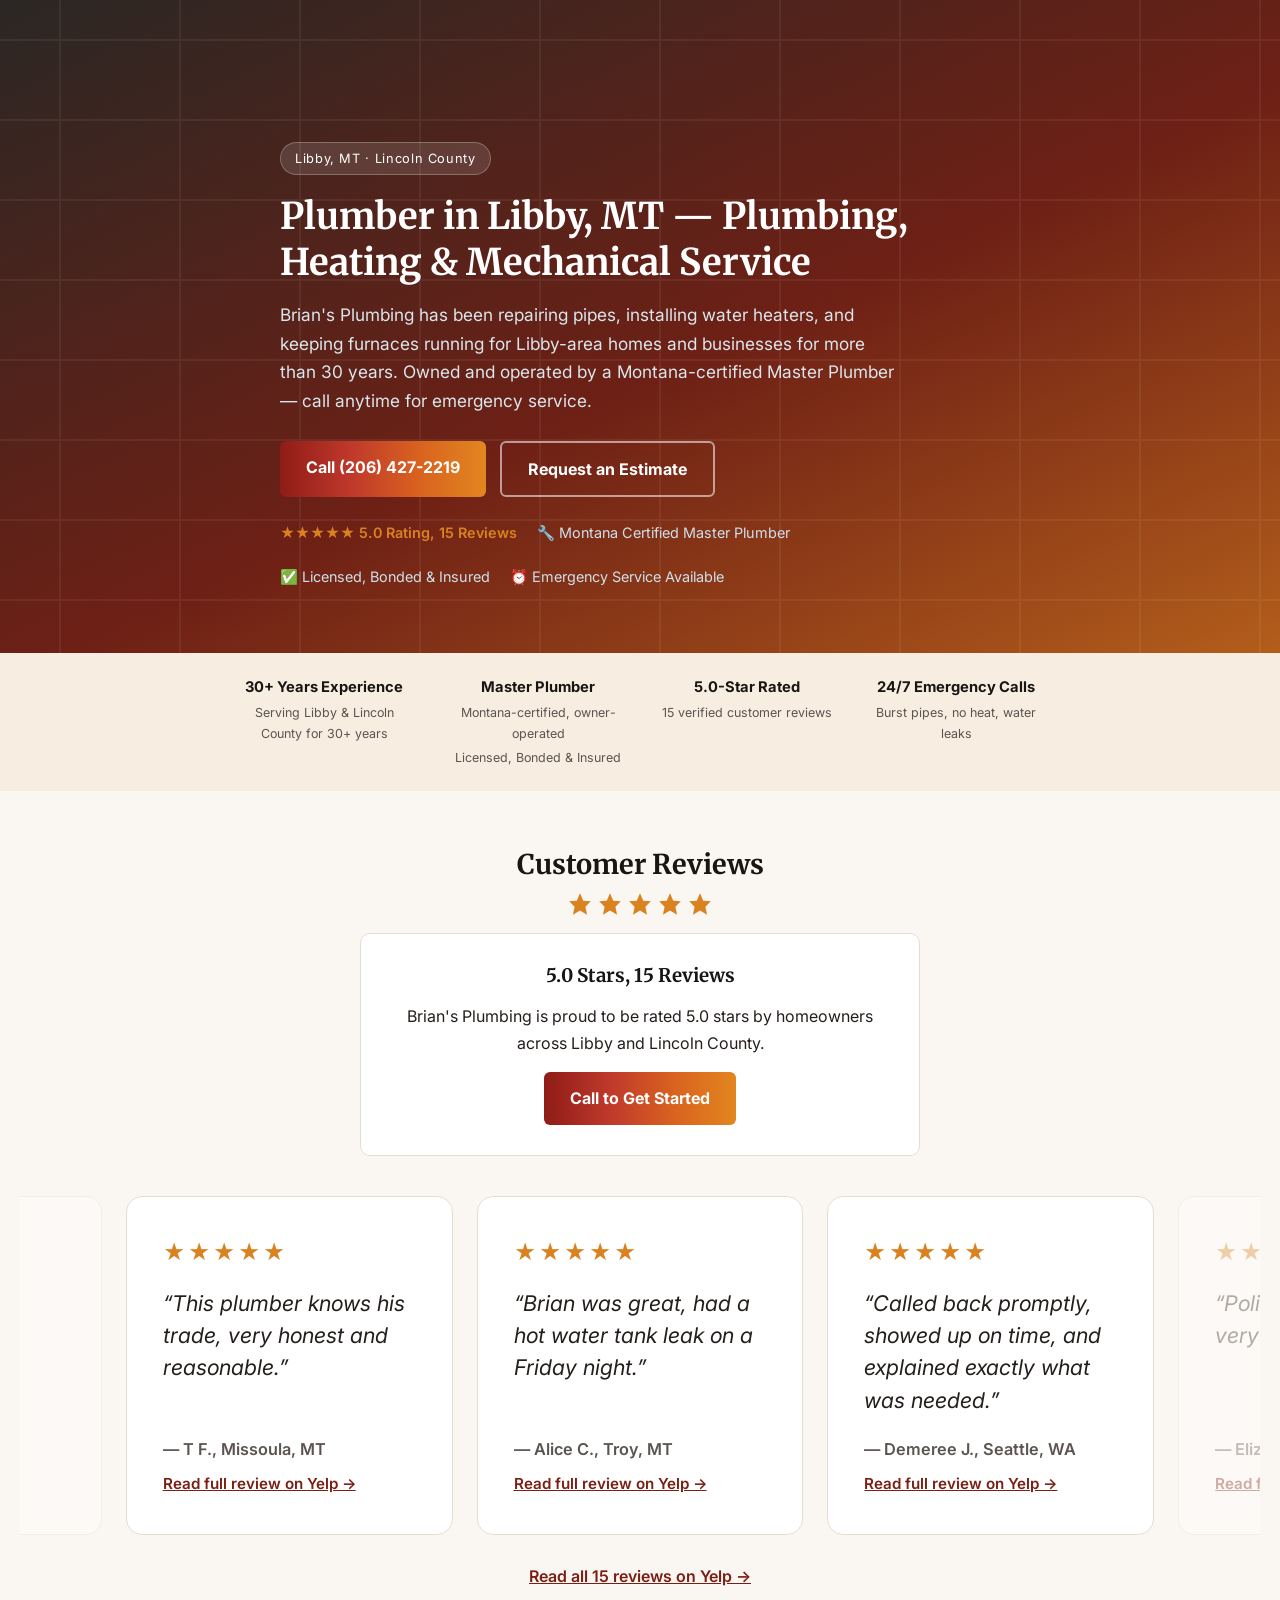
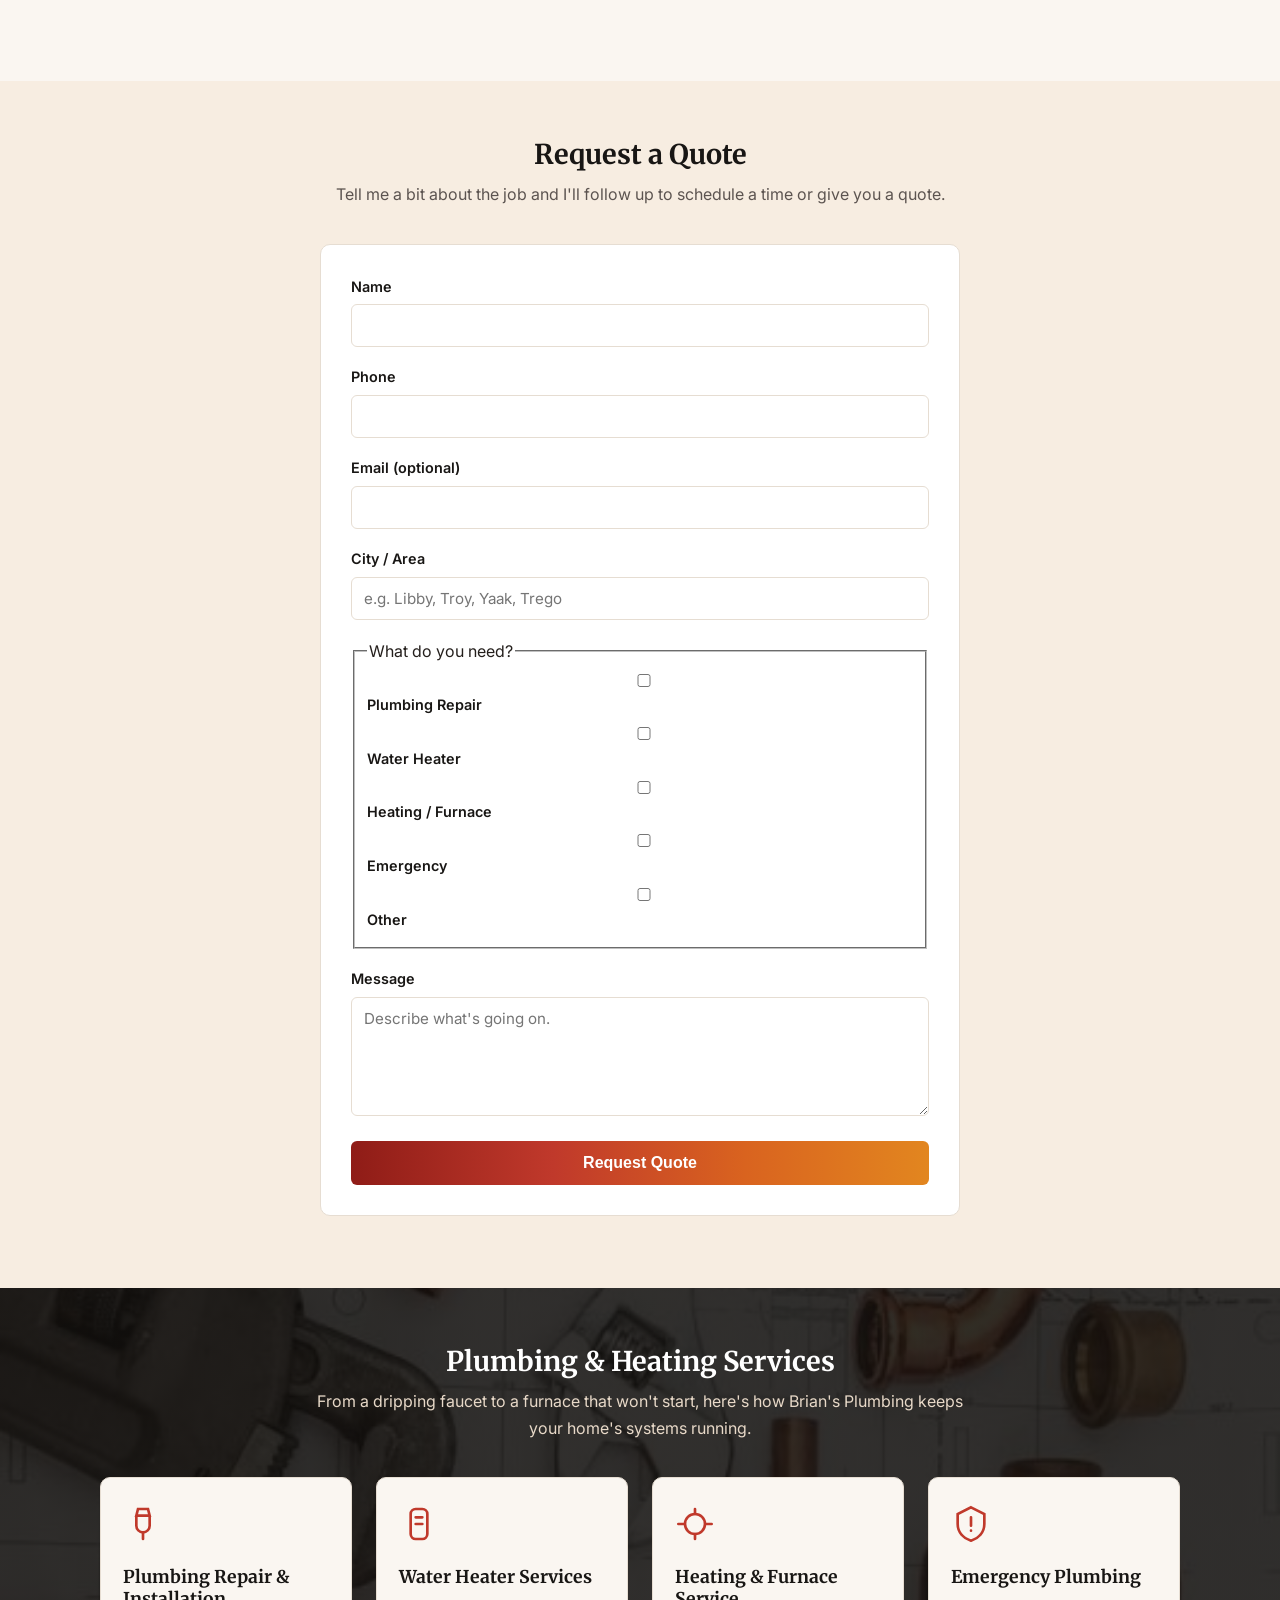
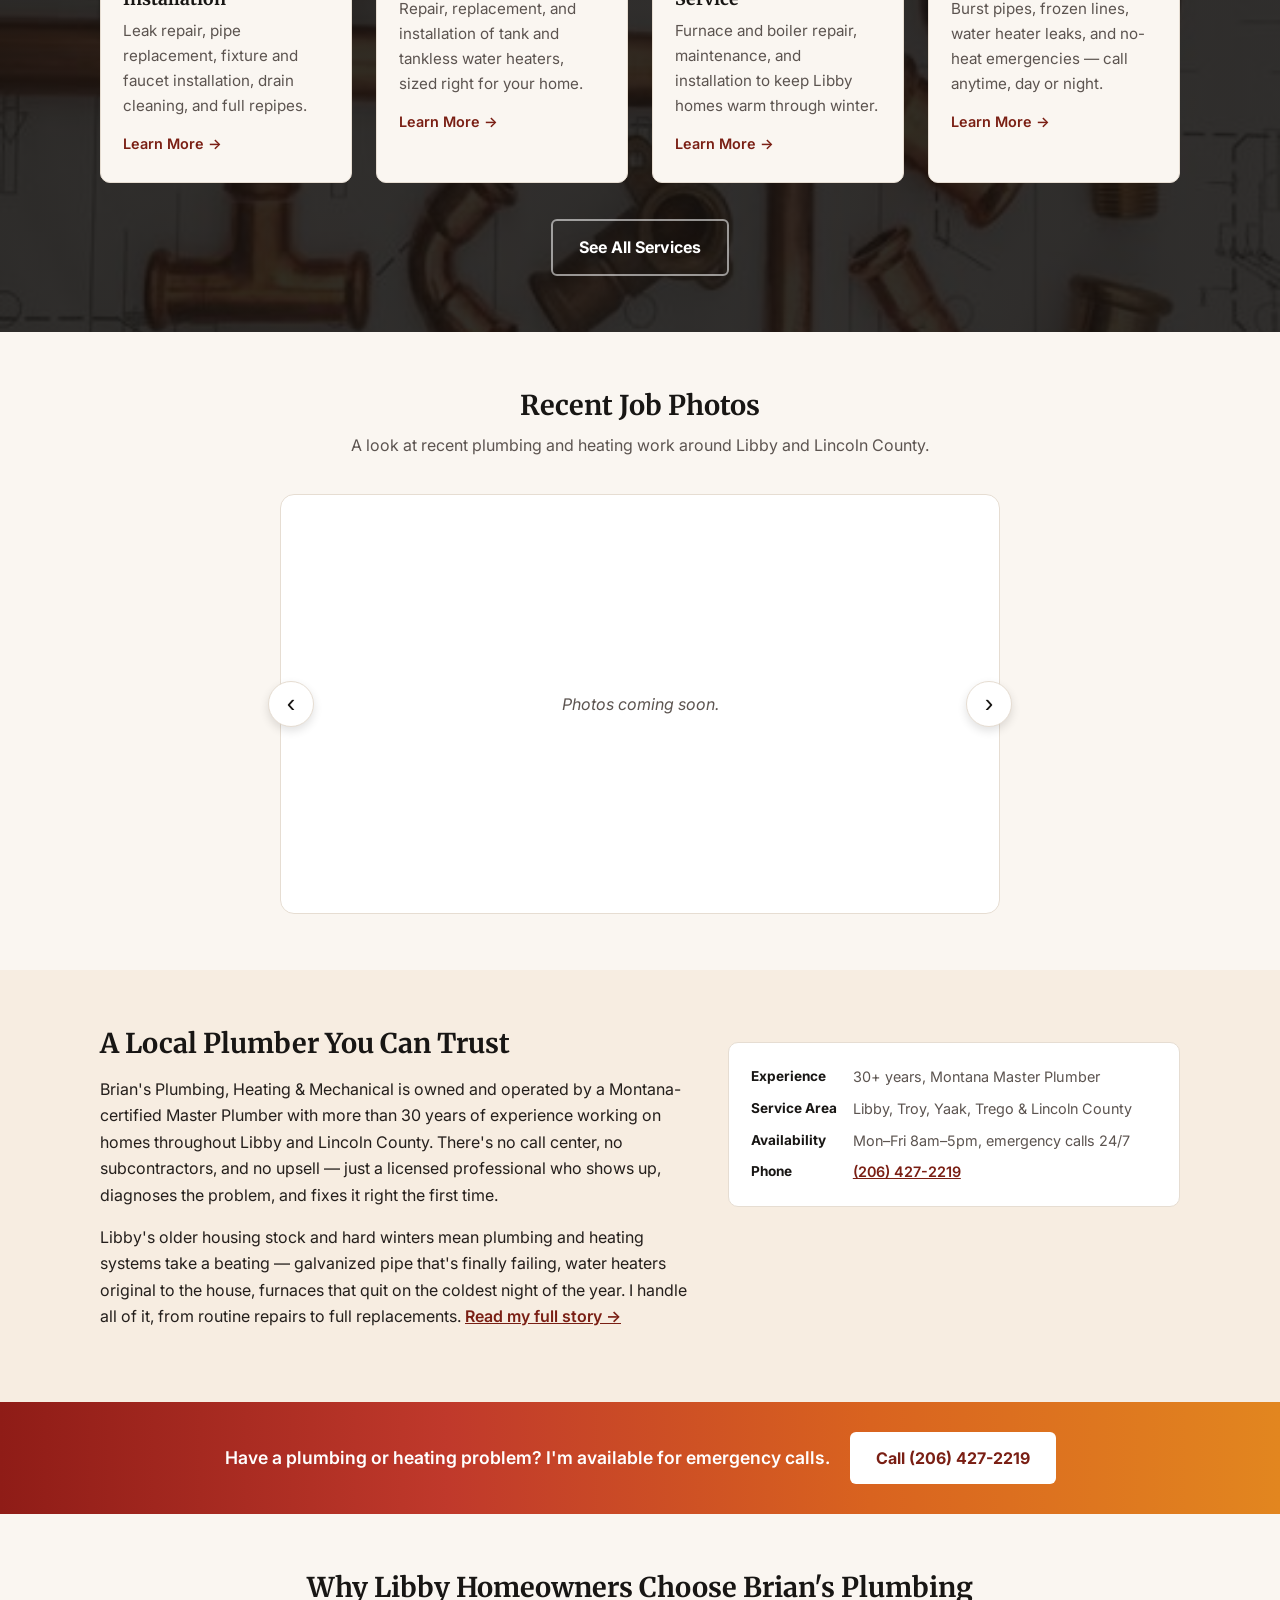
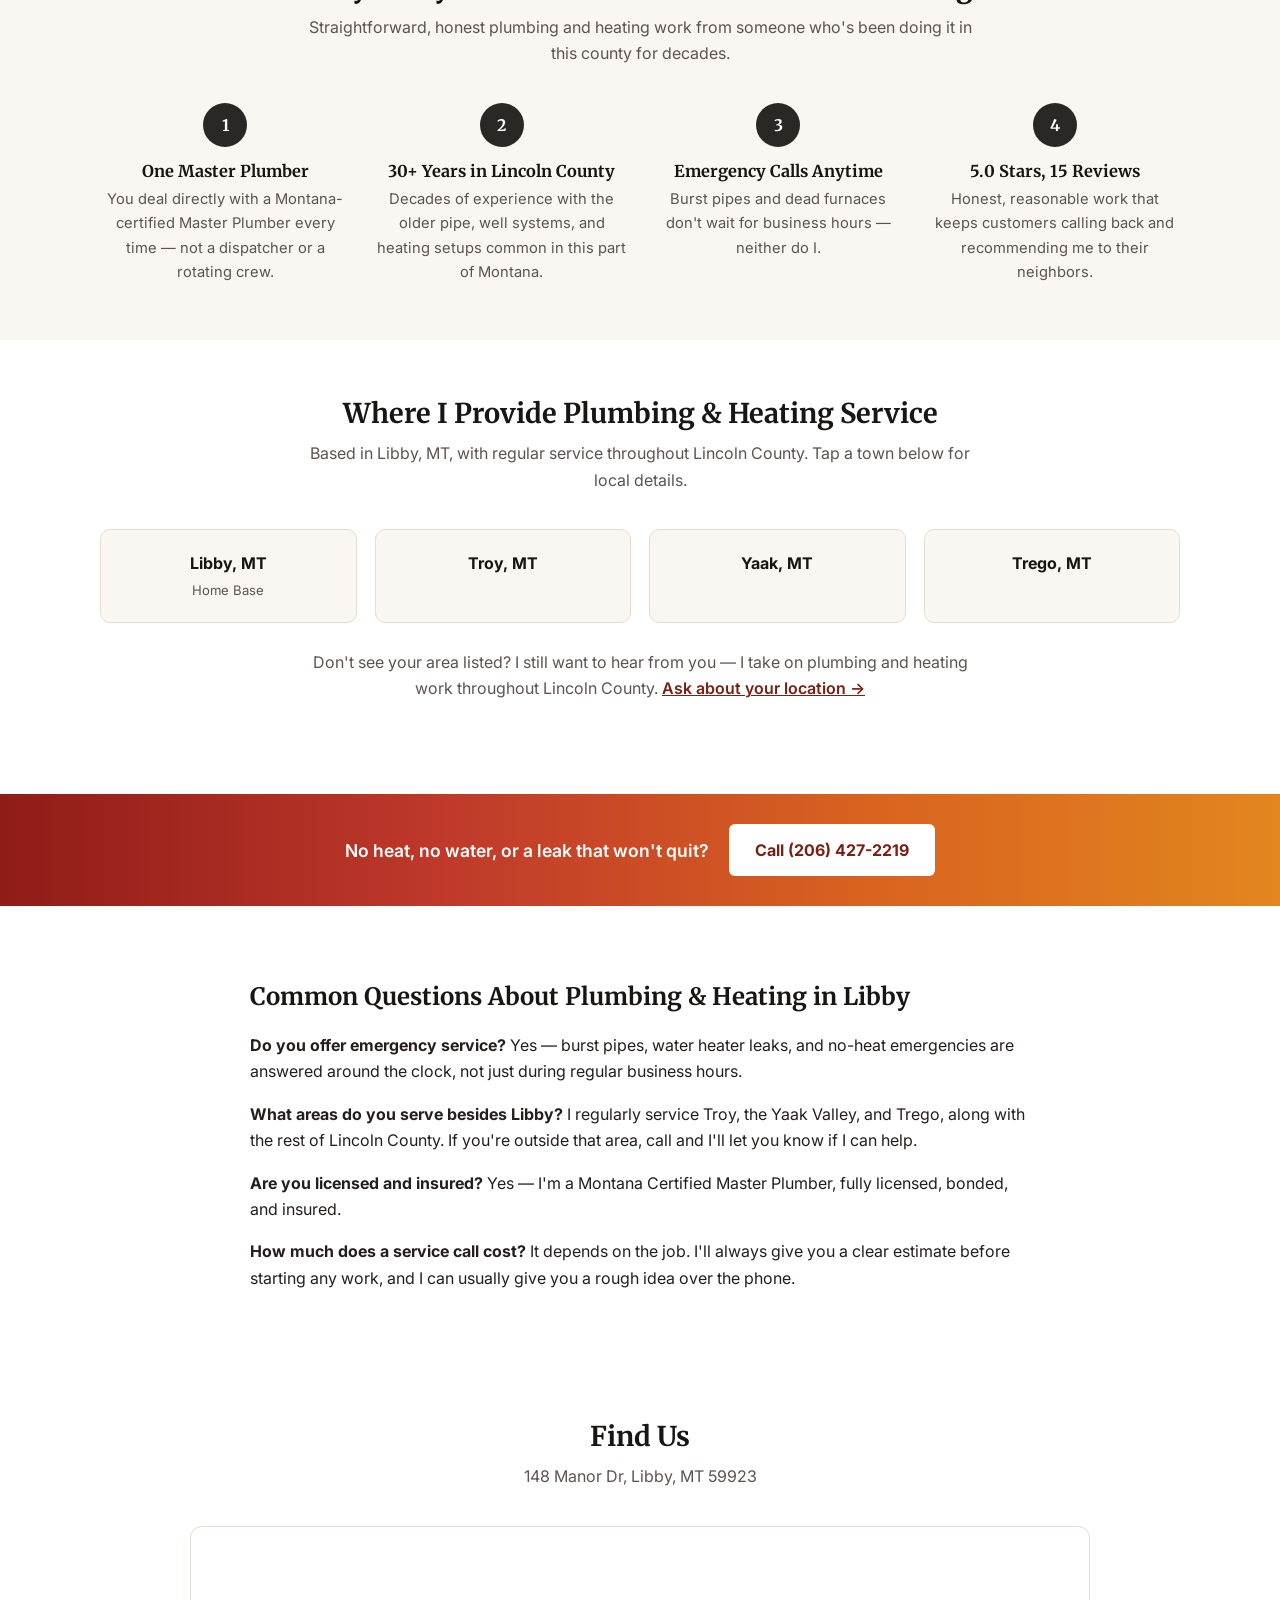
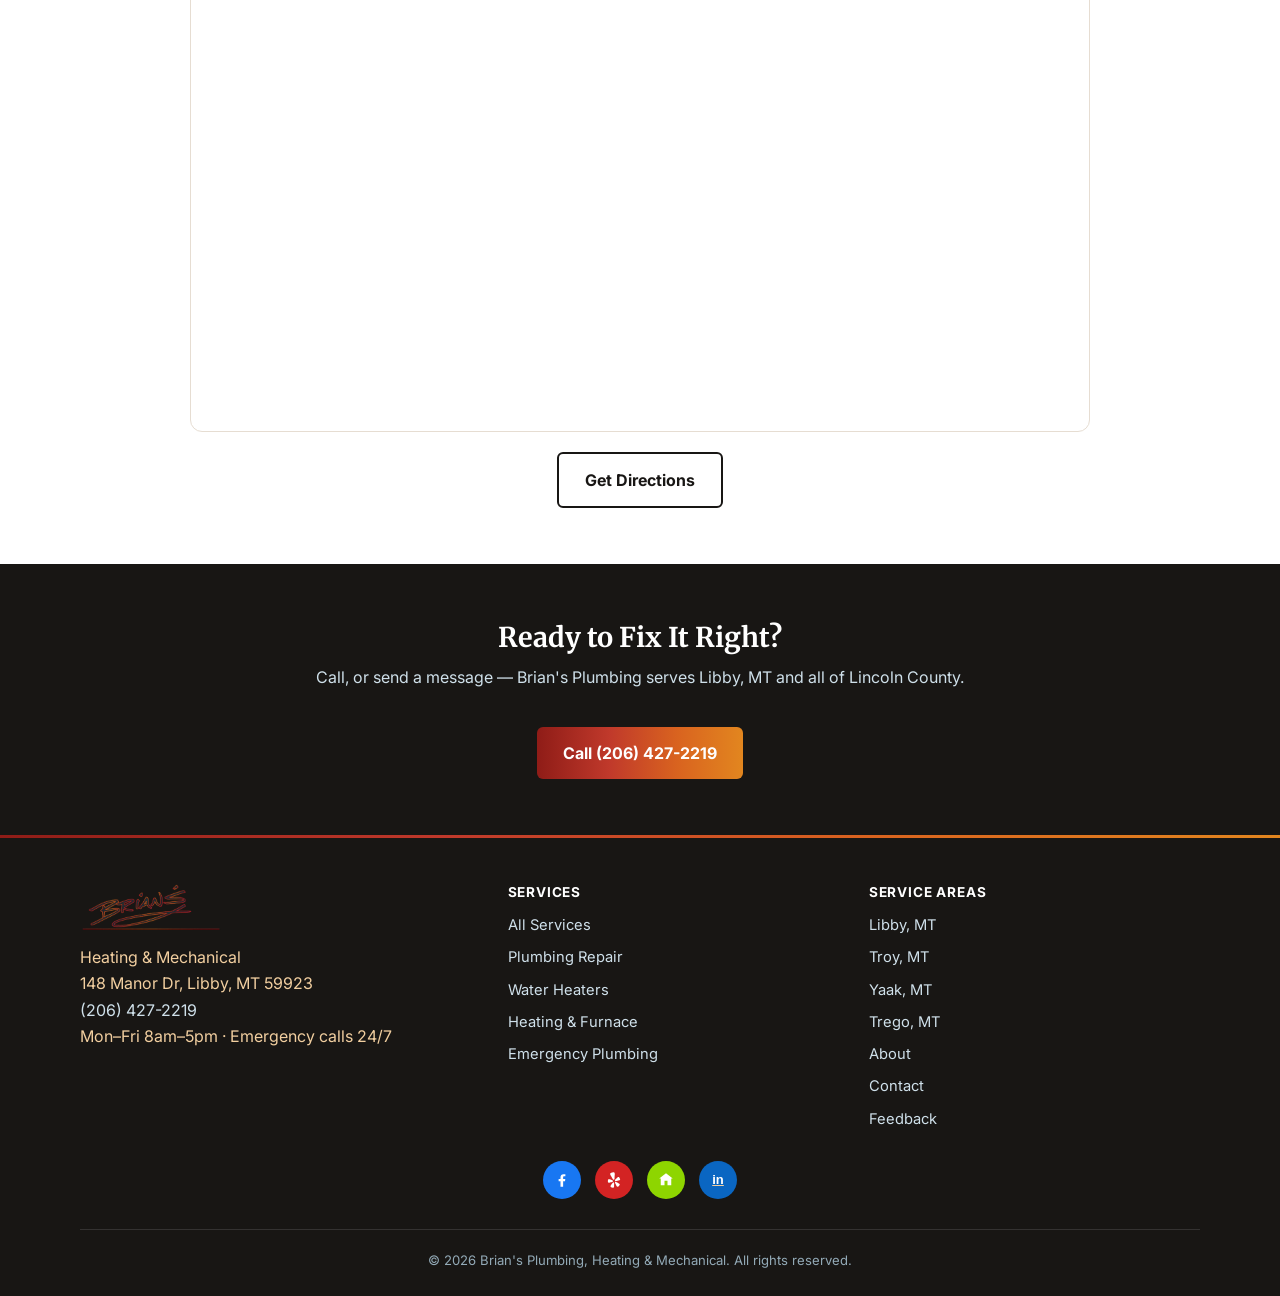
==== commit d87b504a: "Remove the MapQuest footer link and icon Co-Authored-By: Claude Sonnet 5.5 <noreply@anthropic.com>" ====
--- a/index.html
+++ b/index.html
@@ -15,7 +15,7 @@
 
 <title>Plumber in Libby, MT | Brian's Plumbing, Heating &amp; Mechanical</title>
 <meta name="description" content="Licensed Master Plumber serving Libby, MT with 30+ years of experience. Plumbing repair, water heaters, heating &amp; emergency service. 5-star rated. Call (206) 427-2219.">
-<link rel="canonical" href="https://www.briansplumbing.net/">
+<link rel="canonical" href="https://briansplumbingheating.com/">
 <link rel="preconnect" href="https://fonts.googleapis.com">
 <link rel="preconnect" href="https://fonts.gstatic.com" crossorigin>
 <link href="https://fonts.googleapis.com/css2?family=Inter:wght@400;500;600;700&family=Merriweather:wght@700;900&family=Dancing+Script:wght@700&display=swap" rel="stylesheet">
@@ -23,14 +23,14 @@
 <meta property="og:type" content="website">
 <meta property="og:title" content="Plumber in Libby, MT | Brian's Plumbing, Heating &amp; Mechanical">
 <meta property="og:description" content="Licensed Master Plumber serving Libby, MT with 30+ years of experience. Plumbing repair, water heaters, heating &amp; emergency service. 5-star rated.">
-<meta property="og:url" content="https://www.briansplumbing.net/">
-<meta property="og:image" content="https://www.briansplumbing.net/apple-touch-icon.png">
+<meta property="og:url" content="https://briansplumbingheating.com/">
+<meta property="og:image" content="https://briansplumbingheating.com/apple-touch-icon.png">
 <meta property="og:locale" content="en_US">
 
 <meta name="twitter:card" content="summary_large_image">
 <meta name="twitter:title" content="Plumber in Libby, MT | Brian's Plumbing, Heating &amp; Mechanical">
 <meta name="twitter:description" content="Licensed Master Plumber serving Libby, MT with 30+ years of experience. Plumbing repair, water heaters, heating &amp; emergency service.">
-<meta name="twitter:image" content="https://www.briansplumbing.net/apple-touch-icon.png">
+<meta name="twitter:image" content="https://briansplumbingheating.com/apple-touch-icon.png">
 
 <link rel="icon" href="favicon.svg" type="image/svg+xml">
 <link rel="apple-touch-icon" href="/apple-touch-icon.png">
@@ -40,7 +40,7 @@
   "@context": "https://schema.org",
   "@type": "Plumber",
   "name": "Brian's Plumbing, Heating & Mechanical",
-  "image": "https://www.briansplumbing.net/apple-touch-icon.png",
+  "image": "https://briansplumbingheating.com/apple-touch-icon.png",
   "telephone": "+1-206-427-2219",
   "priceRange": "$$",
   "address": {
@@ -51,7 +51,7 @@
     "postalCode": "59923",
     "addressCountry": "US"
   },
-  "url": "https://www.briansplumbing.net/",
+  "url": "https://briansplumbingheating.com/",
   "description": "Licensed Montana Master Plumber serving Libby, MT and Lincoln County with over 30 years of experience. Plumbing repair, water heater installation, heating service, and 24/7 emergency plumbing.",
   "areaServed": [
     { "@type": "City", "name": "Libby, MT" },
@@ -87,7 +87,7 @@
   ]
 }
 </script>
-<link rel="stylesheet" href="css/main.css?v=20260924">
+<link rel="stylesheet" href="css/main.css?v=20261031">
 </head>
 <body>
 
@@ -473,9 +473,6 @@
     <a href="https://nextdoor.com/pages/brians-plumbing-heating-everett-wa/" target="_blank" rel="noopener" class="icon-nextdoor" aria-label="Brian's Plumbing on Nextdoor" onclick="trackOutbound('footer_nextdoor')">
       <svg viewBox="0 0 24 24"><path d="M12 3 3 10h2v9h5v-6h4v6h5v-9h2z"/></svg>
     </a>
-    <a href="https://www.mapquest.com/maps?address=148+Manor+Dr&city=Libby&state=MT&zipcode=59923" target="_blank" rel="noopener" class="icon-mapquest" aria-label="Brian's Plumbing on MapQuest" onclick="trackOutbound('footer_mapquest')">
-      <svg viewBox="0 0 24 24"><path d="M12 2C8.1 2 5 5.1 5 9c0 5.2 7 13 7 13s7-7.8 7-13c0-3.9-3.1-7-7-7zm0 9.5A2.5 2.5 0 1 1 12 6.5a2.5 2.5 0 0 1 0 5z"/></svg>
-    </a>
     <a href="https://www.linkedin.com/in/brian-hoskins-47652814a/" target="_blank" rel="noopener" class="icon-linkedin" aria-label="Brian Hoskins on LinkedIn" onclick="trackOutbound('footer_linkedin')">
       <span>in</span>
     </a>
--- a/css/main.css
+++ b/css/main.css
@@ -484,7 +484,6 @@
 .social-icons a.icon-yelp { background-color: #d32323; }
 .social-icons a.icon-yelp svg { width: 24px; height: 24px; }
 .social-icons a.icon-nextdoor { background-color: #8ed500; }
-.social-icons a.icon-mapquest { background-color: #e2231a; }
 .social-icons a.icon-linkedin { background-color: #0a66c2; }
 .social-icons a.icon-linkedin span { font-family: Arial, Helvetica, sans-serif; font-weight: 800; font-size: 13px; color: #fff; line-height: 1; }
 
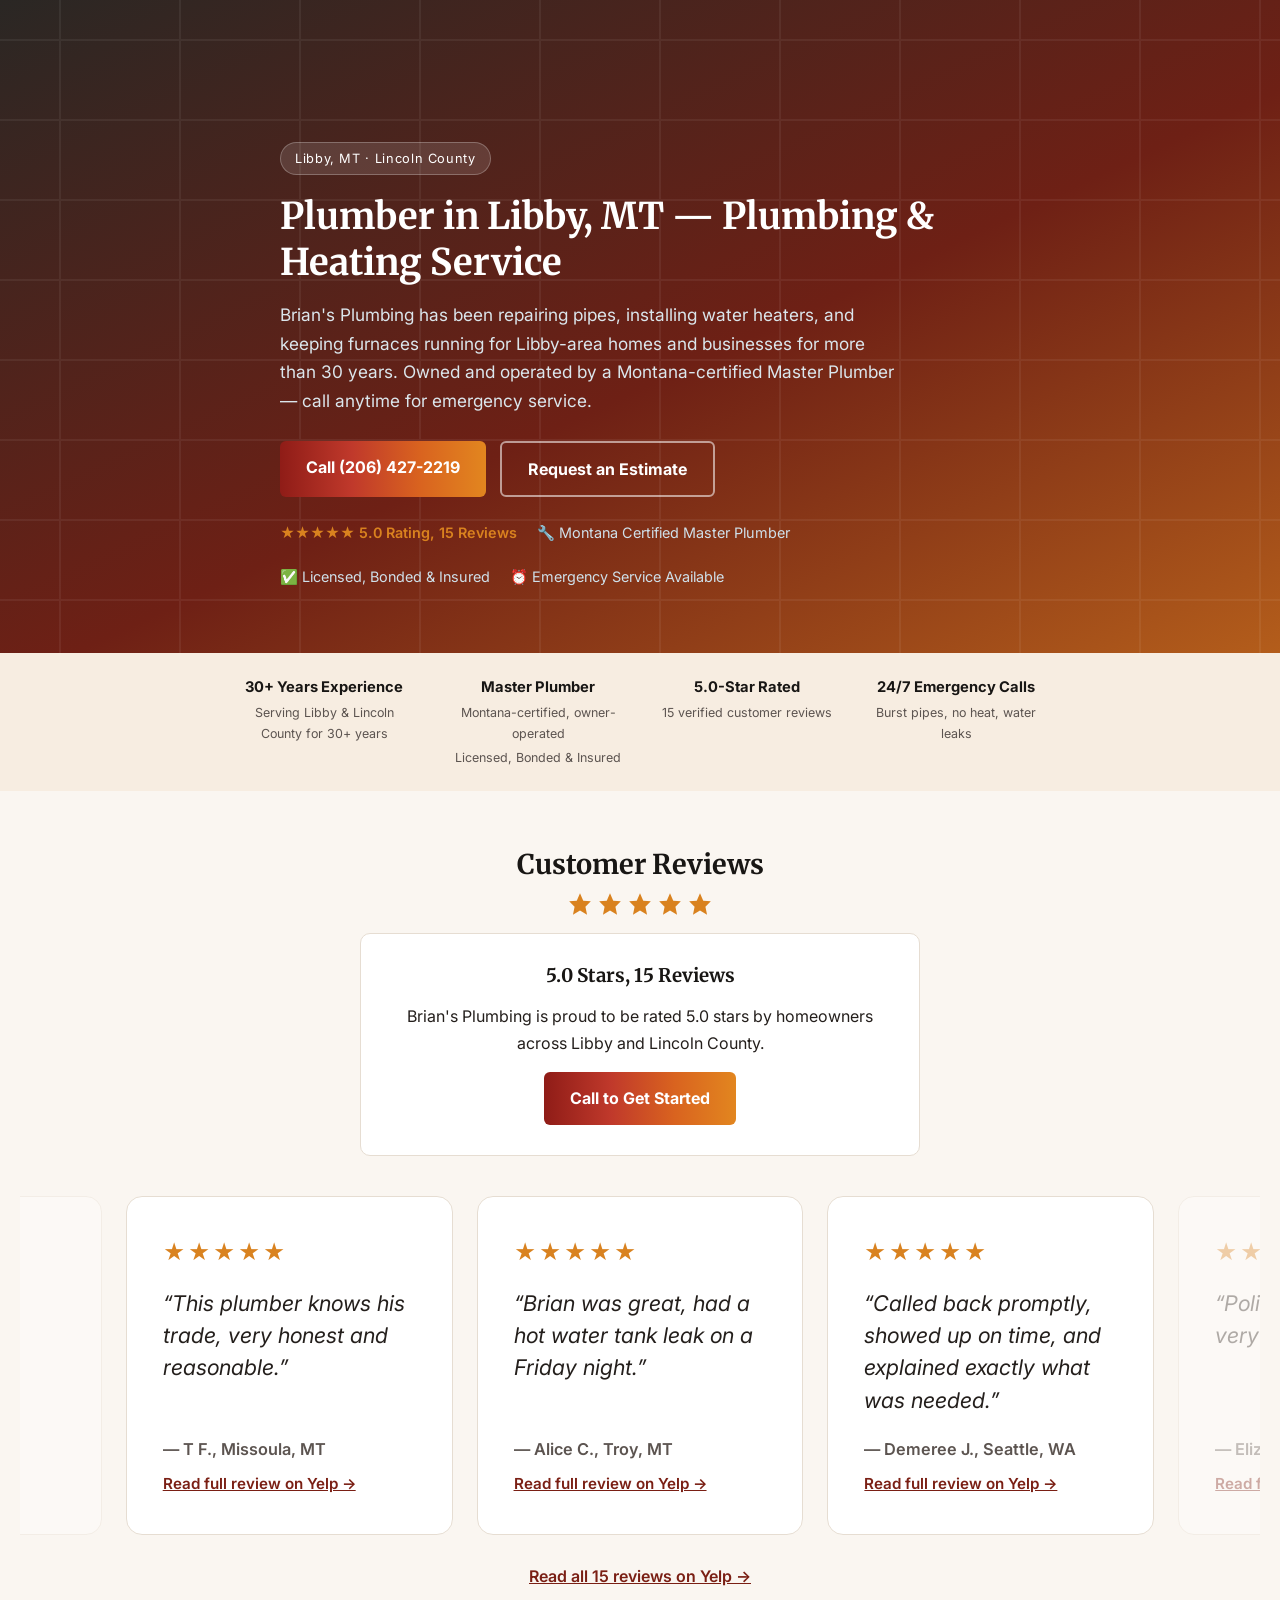
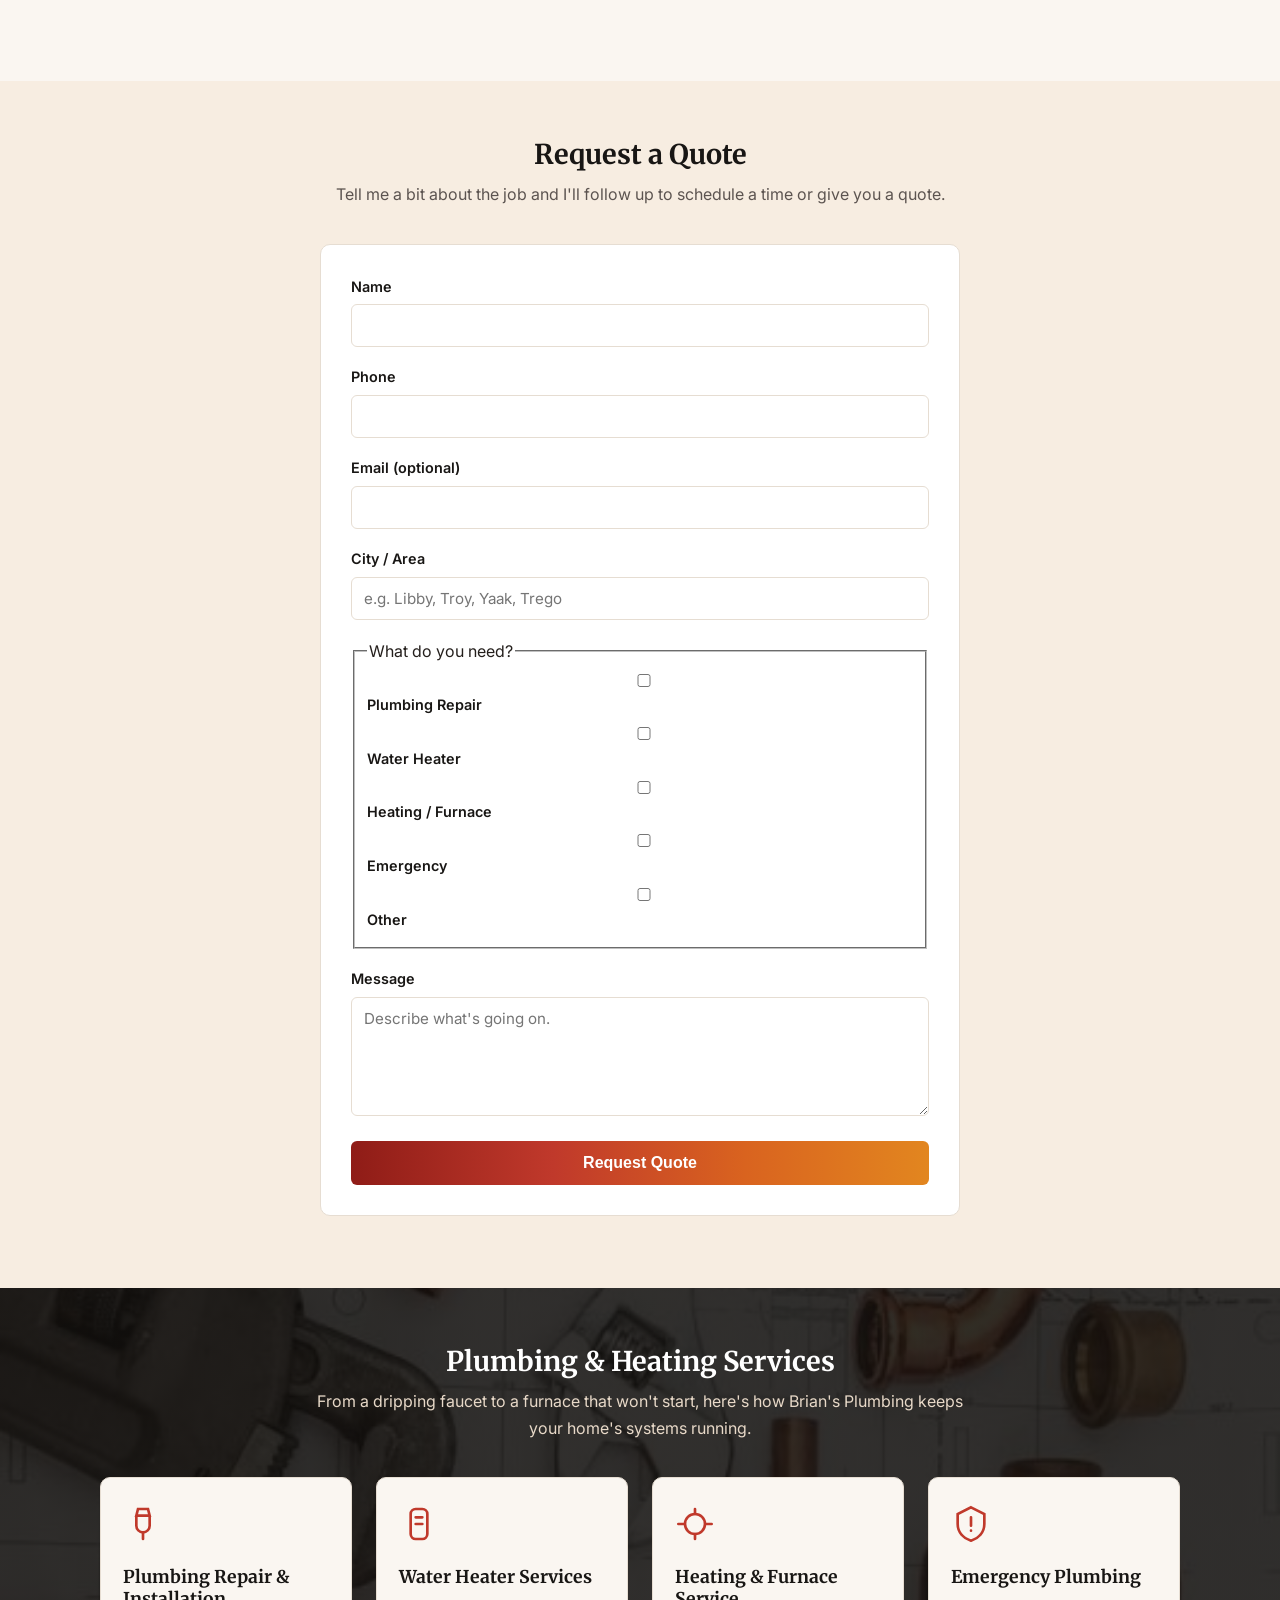
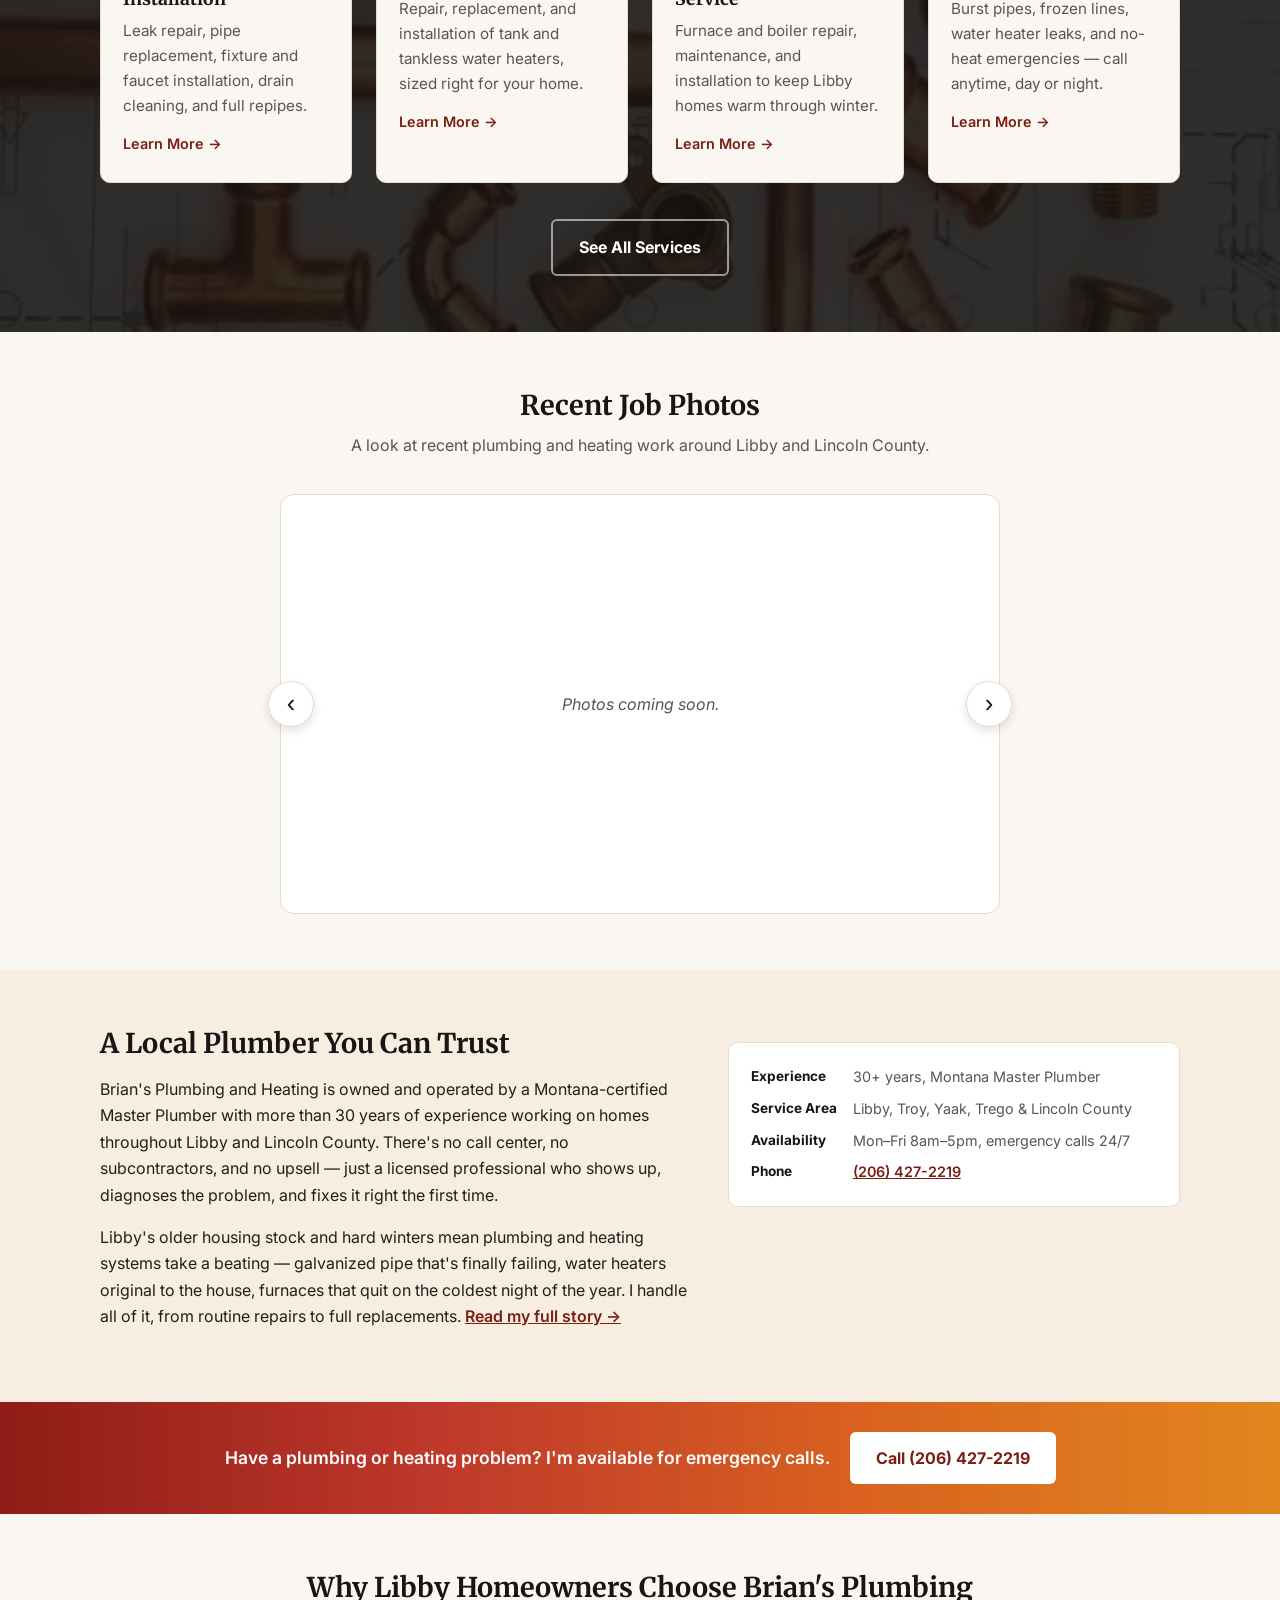
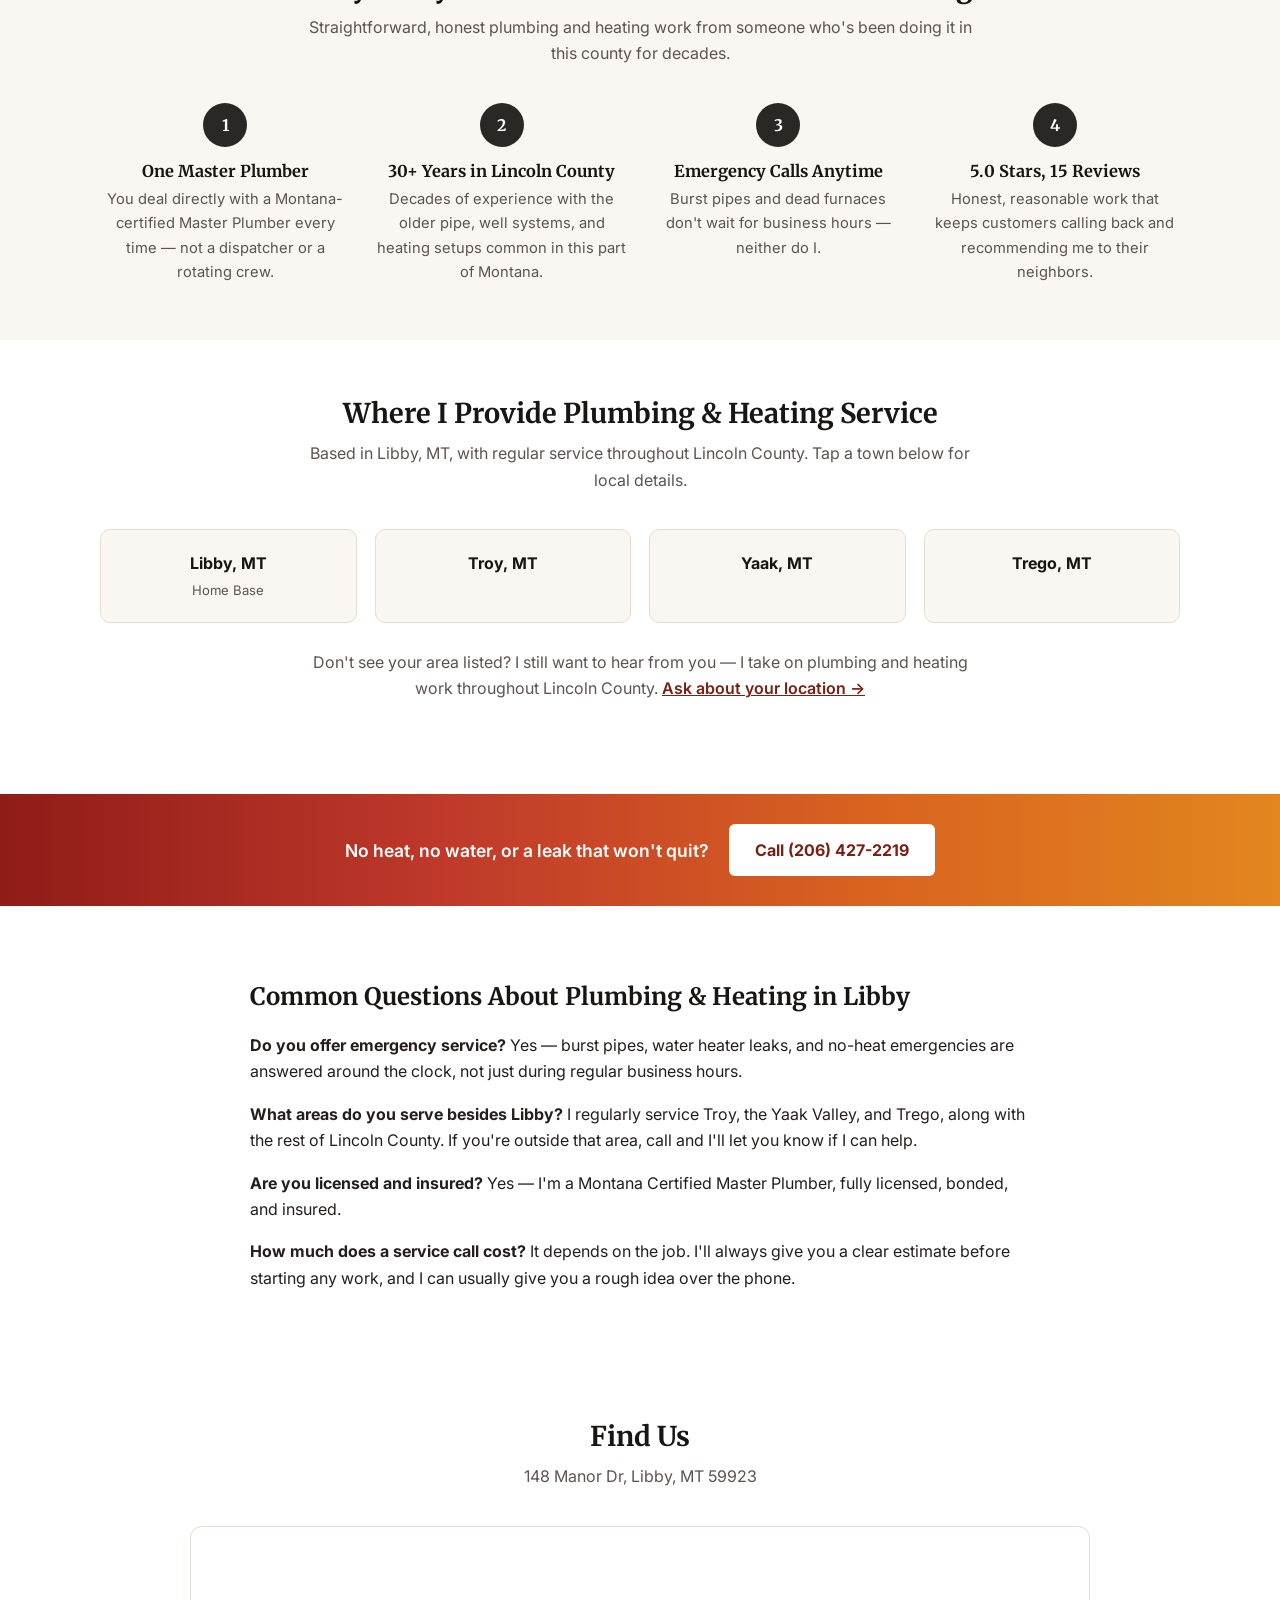
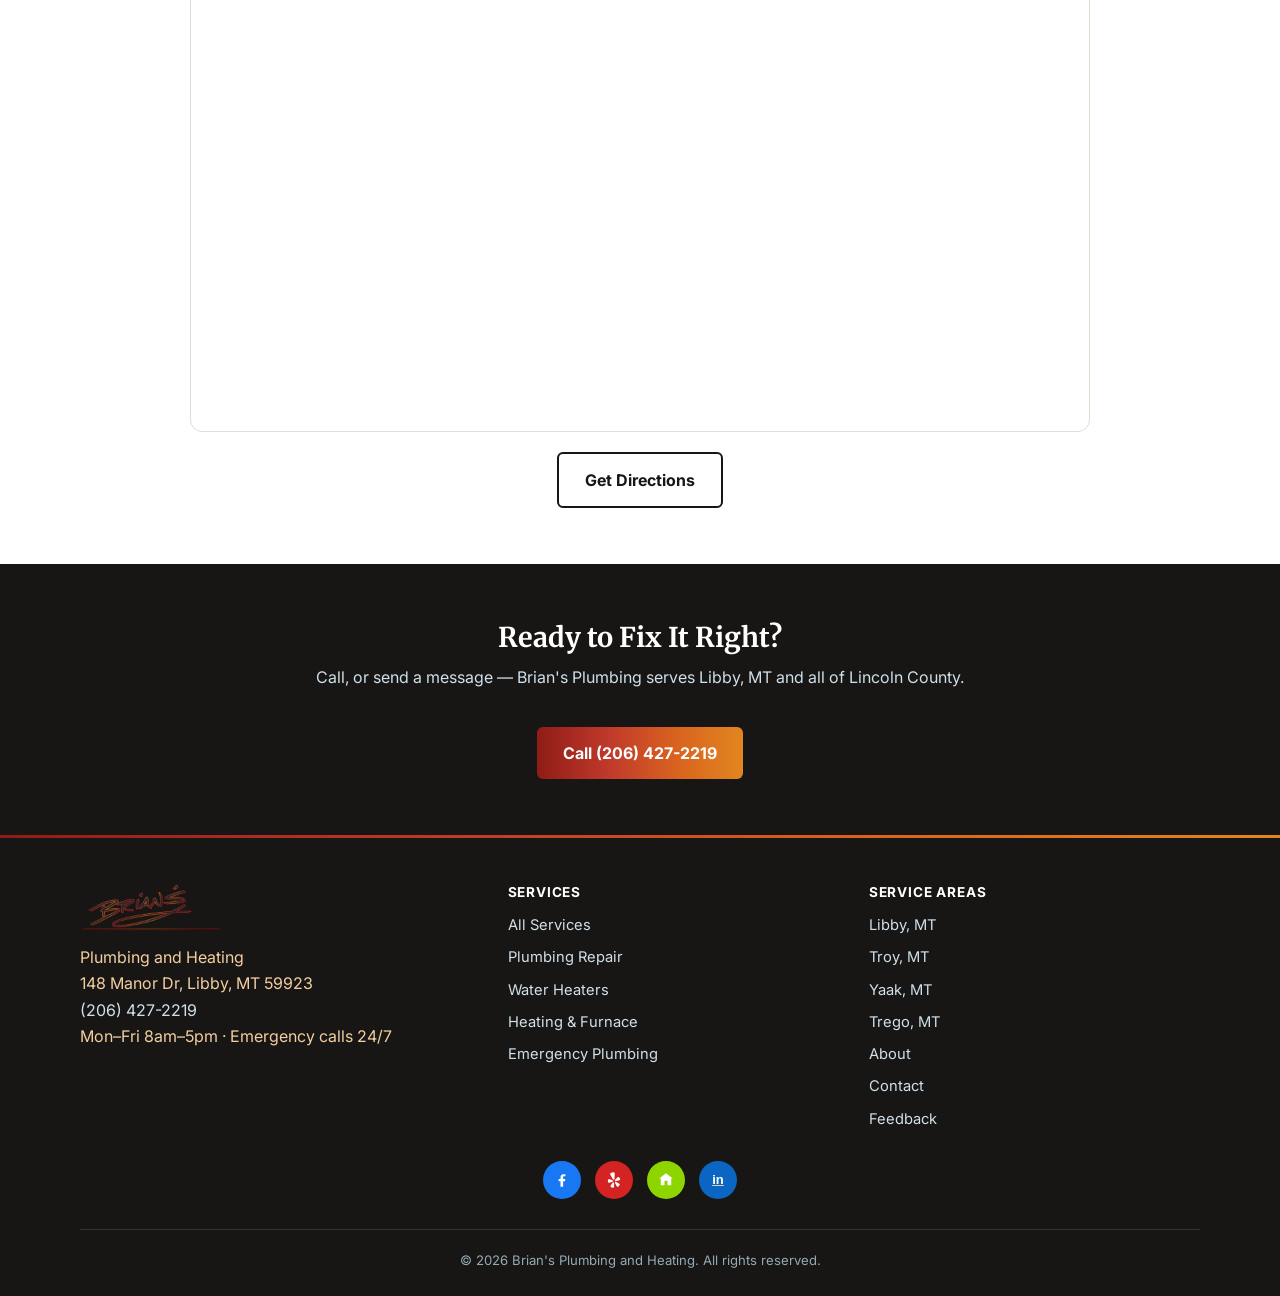
==== commit b2209e04: "Standardize the business name as "Brian's Plumbing and Heating" Replaces every "Plumbing, Heating & " ====
--- a/index.html
+++ b/index.html
@@ -13,7 +13,7 @@
   gtag('config', 'G-GZ6F2VEHD2');
 </script>
 
-<title>Plumber in Libby, MT | Brian's Plumbing, Heating &amp; Mechanical</title>
+<title>Plumber in Libby, MT | Brian's Plumbing and Heating</title>
 <meta name="description" content="Licensed Master Plumber serving Libby, MT with 30+ years of experience. Plumbing repair, water heaters, heating &amp; emergency service. 5-star rated. Call (206) 427-2219.">
 <link rel="canonical" href="https://briansplumbingheating.com/">
 <link rel="preconnect" href="https://fonts.googleapis.com">
@@ -21,14 +21,14 @@
 <link href="https://fonts.googleapis.com/css2?family=Inter:wght@400;500;600;700&family=Merriweather:wght@700;900&family=Dancing+Script:wght@700&display=swap" rel="stylesheet">
 
 <meta property="og:type" content="website">
-<meta property="og:title" content="Plumber in Libby, MT | Brian's Plumbing, Heating &amp; Mechanical">
+<meta property="og:title" content="Plumber in Libby, MT | Brian's Plumbing and Heating">
 <meta property="og:description" content="Licensed Master Plumber serving Libby, MT with 30+ years of experience. Plumbing repair, water heaters, heating &amp; emergency service. 5-star rated.">
 <meta property="og:url" content="https://briansplumbingheating.com/">
 <meta property="og:image" content="https://briansplumbingheating.com/apple-touch-icon.png">
 <meta property="og:locale" content="en_US">
 
 <meta name="twitter:card" content="summary_large_image">
-<meta name="twitter:title" content="Plumber in Libby, MT | Brian's Plumbing, Heating &amp; Mechanical">
+<meta name="twitter:title" content="Plumber in Libby, MT | Brian's Plumbing and Heating">
 <meta name="twitter:description" content="Licensed Master Plumber serving Libby, MT with 30+ years of experience. Plumbing repair, water heaters, heating &amp; emergency service.">
 <meta name="twitter:image" content="https://briansplumbingheating.com/apple-touch-icon.png">
 
@@ -39,7 +39,7 @@
 {
   "@context": "https://schema.org",
   "@type": "Plumber",
-  "name": "Brian's Plumbing, Heating & Mechanical",
+  "name": "Brian's Plumbing and Heating",
   "image": "https://briansplumbingheating.com/apple-touch-icon.png",
   "telephone": "+1-206-427-2219",
   "priceRange": "$$",
@@ -87,7 +87,7 @@
   ]
 }
 </script>
-<link rel="stylesheet" href="css/main.css?v=20261031">
+<link rel="stylesheet" href="css/main.css?v=20261106">
 </head>
 <body>
 
@@ -119,7 +119,7 @@
   <section class="hero">
     <div class="container">
       <span class="eyebrow">Libby, MT &middot; Lincoln County</span>
-      <h1>Plumber in Libby, MT — Plumbing, Heating &amp; Mechanical Service</h1>
+      <h1>Plumber in Libby, MT — Plumbing &amp; Heating Service</h1>
       <p class="subhead">Brian's Plumbing has been repairing pipes, installing water heaters, and keeping furnaces running for Libby-area homes and businesses for more than 30 years. Owned and operated by a Montana-certified Master Plumber — call anytime for emergency service.</p>
       <div class="hero-ctas">
         <a href="tel:+12064272219" class="btn-primary" onclick="trackCall('hero_phone_button')">Call (206) 427-2219</a>
@@ -303,7 +303,7 @@
     <div class="container">
       <div class="about-copy">
         <h2 class="section-title" style="text-align:left;">A Local Plumber You Can Trust</h2>
-        <p>Brian's Plumbing, Heating &amp; Mechanical is owned and operated by a Montana-certified Master Plumber with more than 30 years of experience working on homes throughout Libby and Lincoln County. There's no call center, no subcontractors, and no upsell — just a licensed professional who shows up, diagnoses the problem, and fixes it right the first time.</p>
+        <p>Brian's Plumbing and Heating is owned and operated by a Montana-certified Master Plumber with more than 30 years of experience working on homes throughout Libby and Lincoln County. There's no call center, no subcontractors, and no upsell — just a licensed professional who shows up, diagnoses the problem, and fixes it right the first time.</p>
         <p>Libby's older housing stock and hard winters mean plumbing and heating systems take a beating — galvanized pipe that's finally failing, water heaters original to the house, furnaces that quit on the coldest night of the year. I handle all of it, from routine repairs to full replacements. <a href="about.html">Read my full story &rarr;</a></p>
       </div>
       <div class="about-facts">
@@ -430,7 +430,7 @@
     <div>
       <img class="footer-logo" src="images/logo-brians.png" alt="Brian's Plumbing and Heating" width="425" height="286">
       <div class="footer-nap">
-        Heating &amp; Mechanical<br>
+        Plumbing and Heating<br>
         148 Manor Dr, Libby, MT 59923<br>
         <a href="tel:+12064272219">(206) 427-2219</a><br>
         Mon&ndash;Fri 8am&ndash;5pm &middot; Emergency calls 24/7
@@ -478,10 +478,10 @@
     </a>
   </div>
   <div class="footer-bottom">
-    &copy; <span id="year"></span> Brian's Plumbing, Heating &amp; Mechanical. All rights reserved.
+    &copy; <span id="year"></span> Brian's Plumbing and Heating. All rights reserved.
   </div>
 </footer>
 
-<script src="js/main.js?v=20260923"></script>
+<script src="js/main.js?v=20261106"></script>
 </body>
 </html>
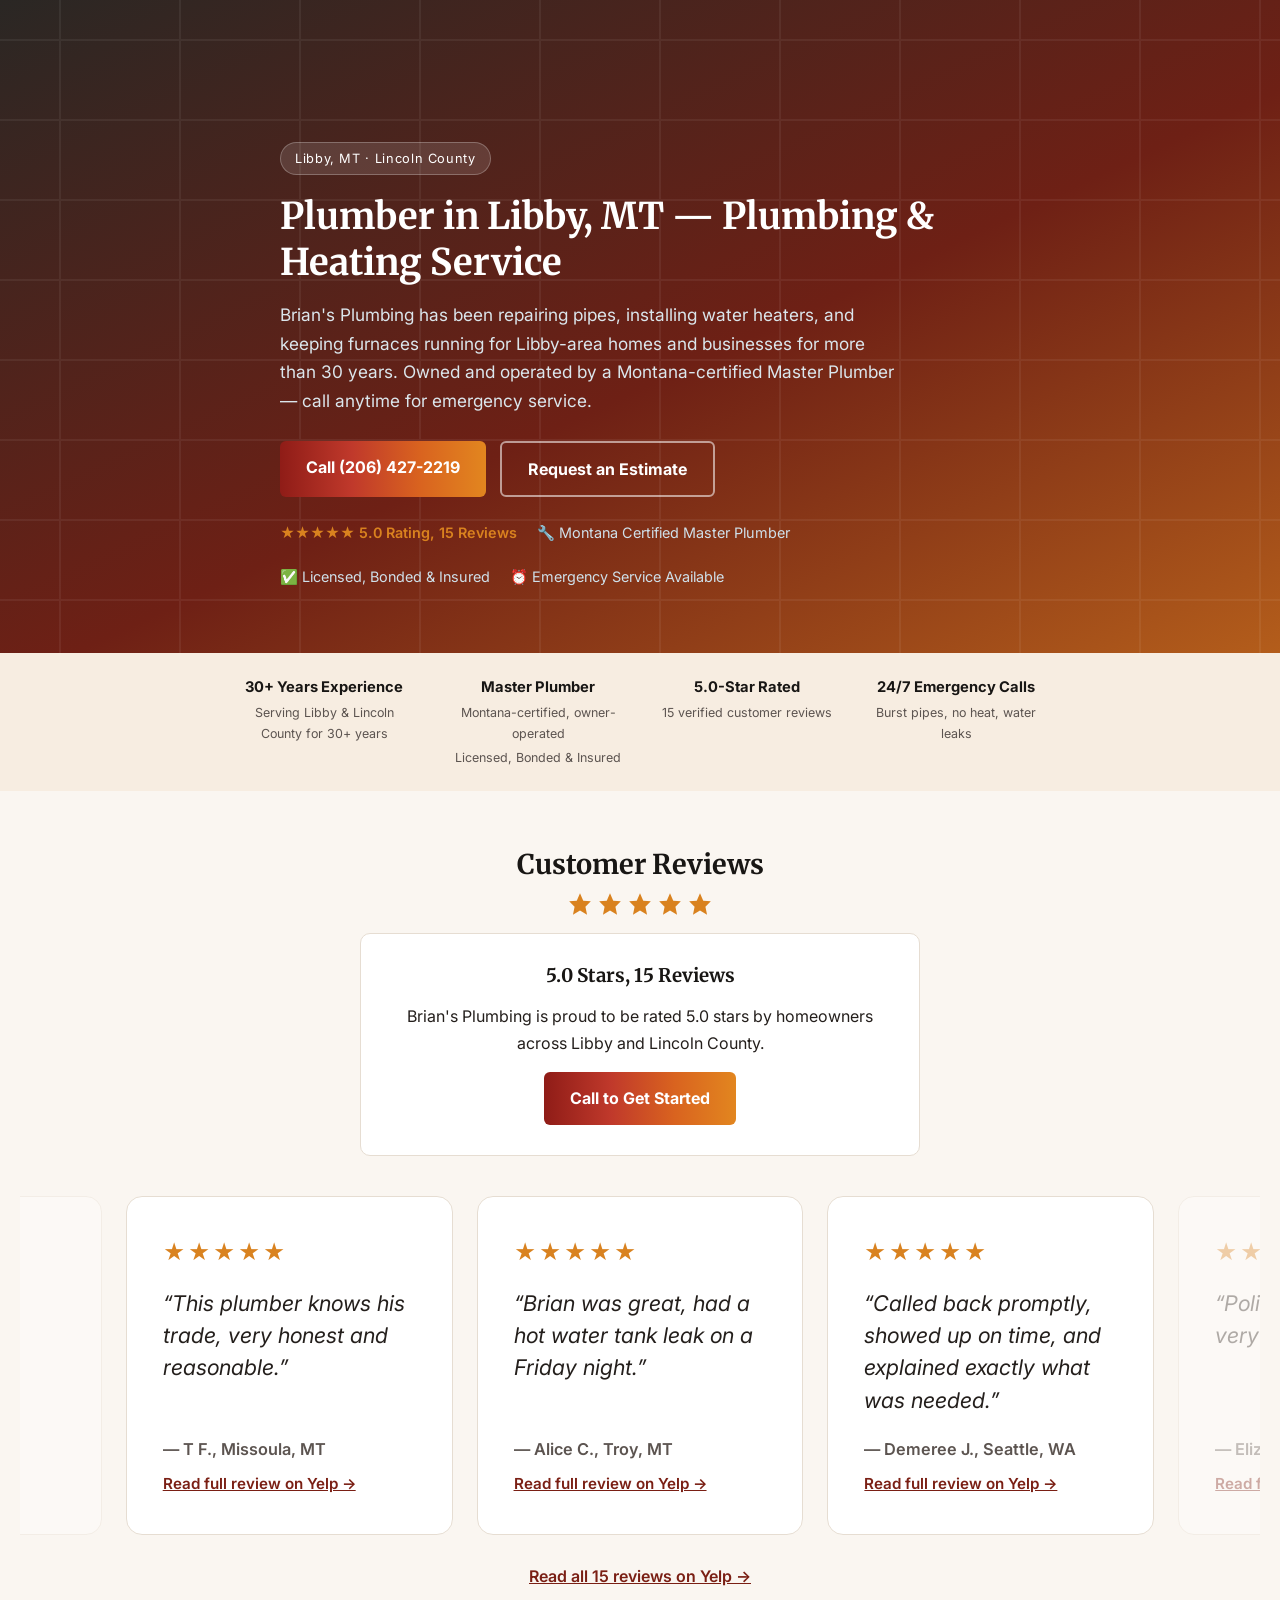
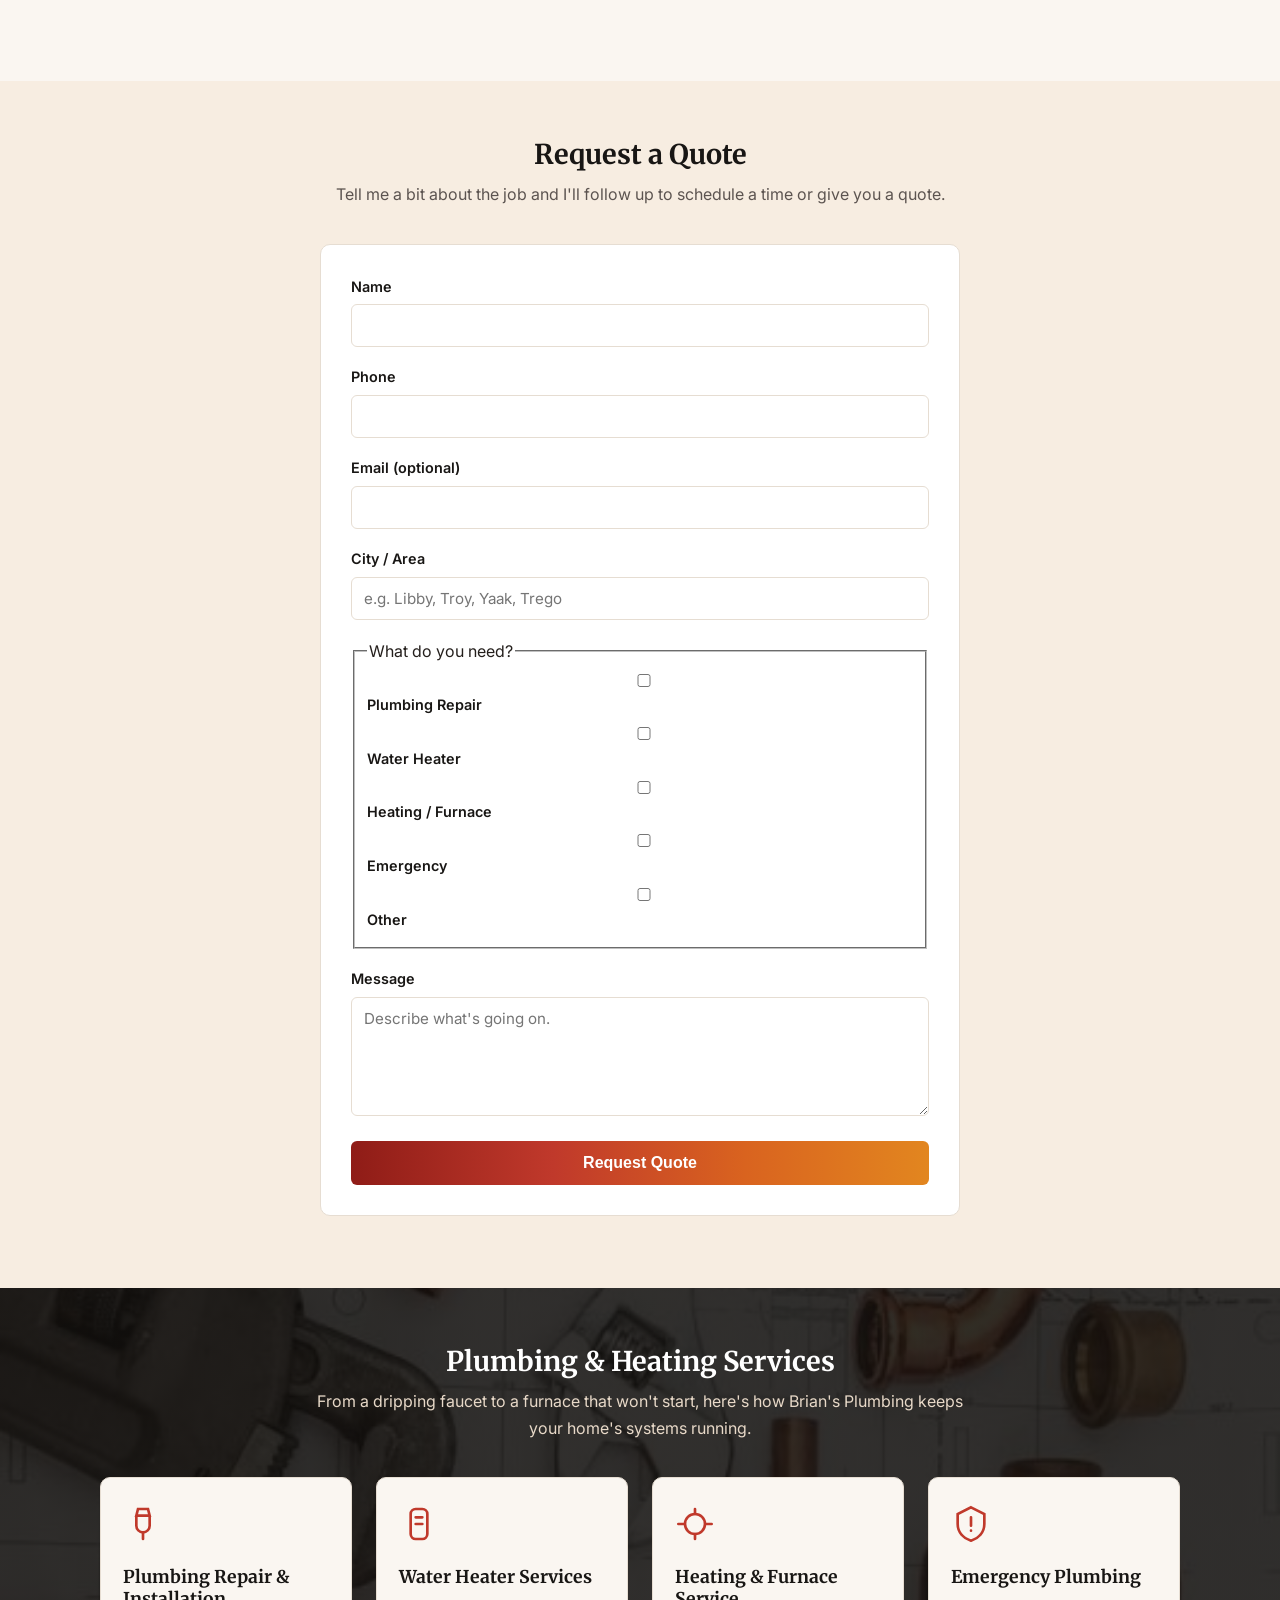
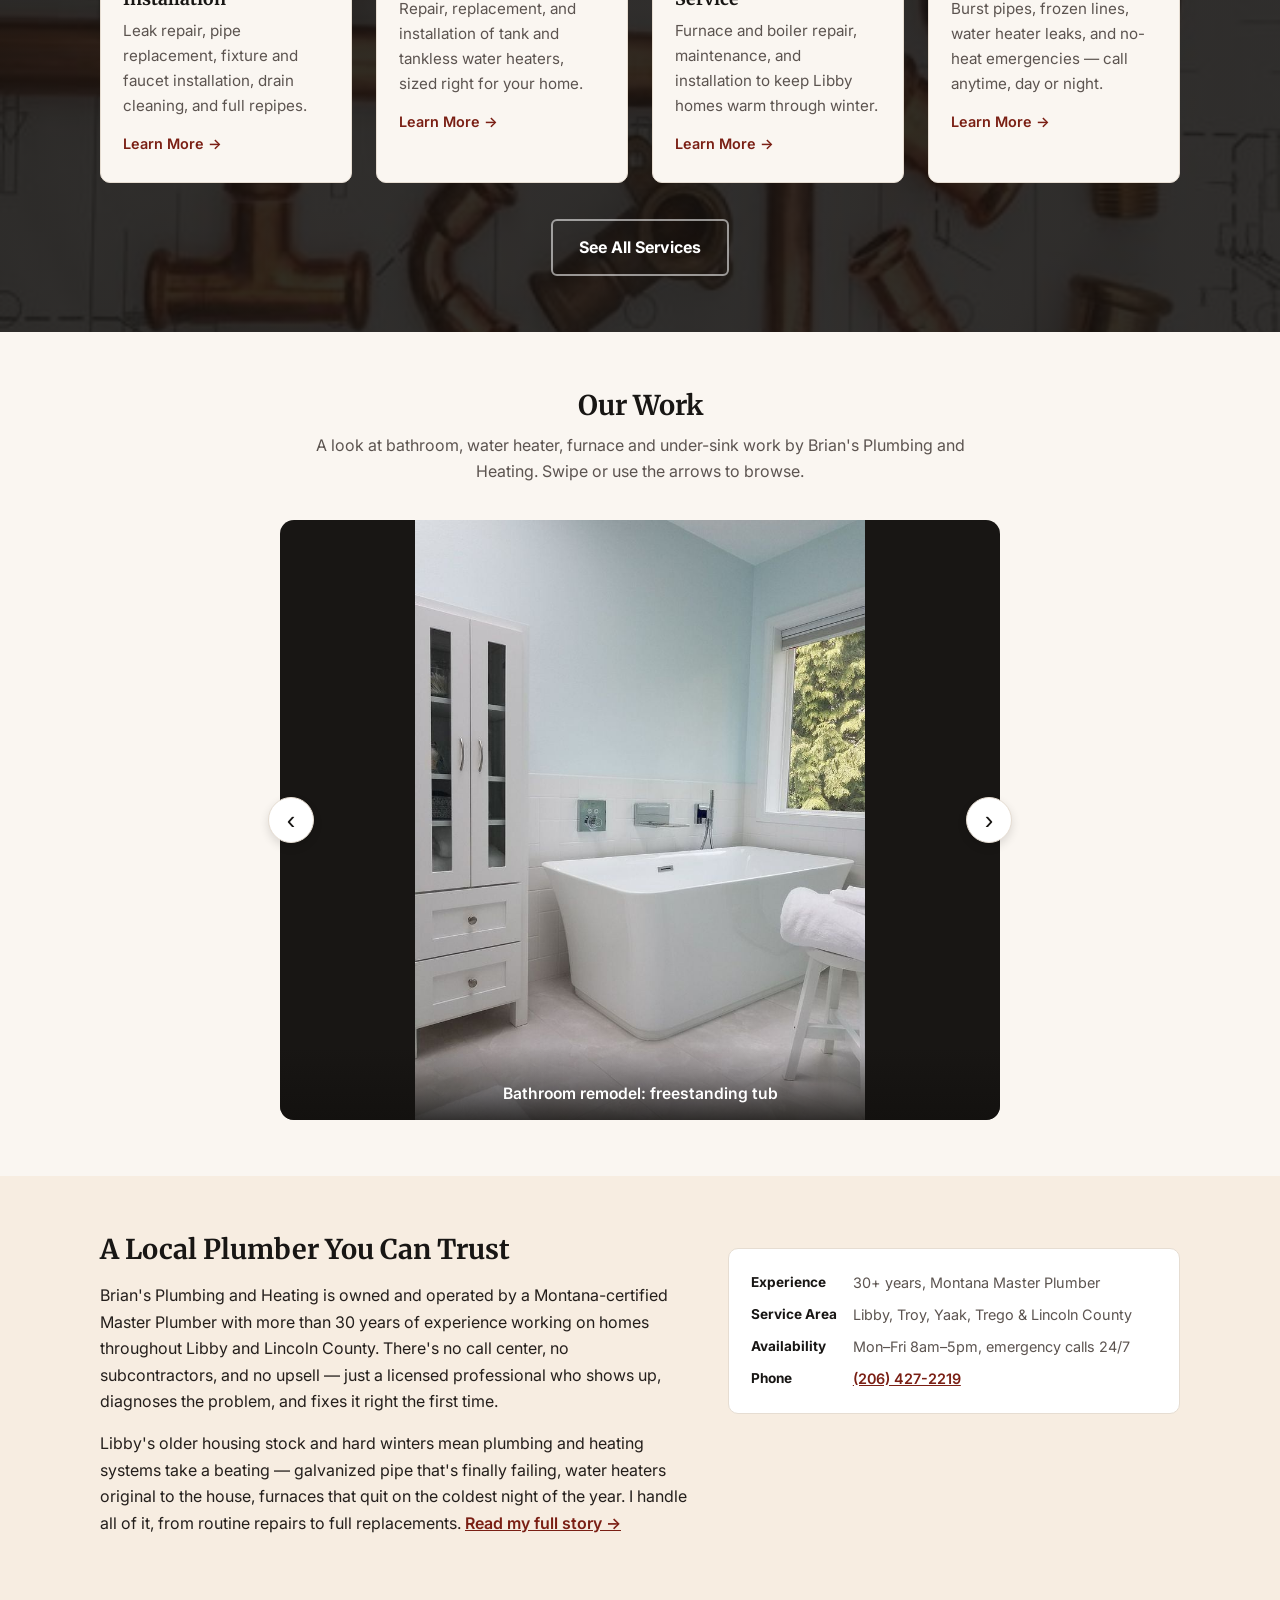
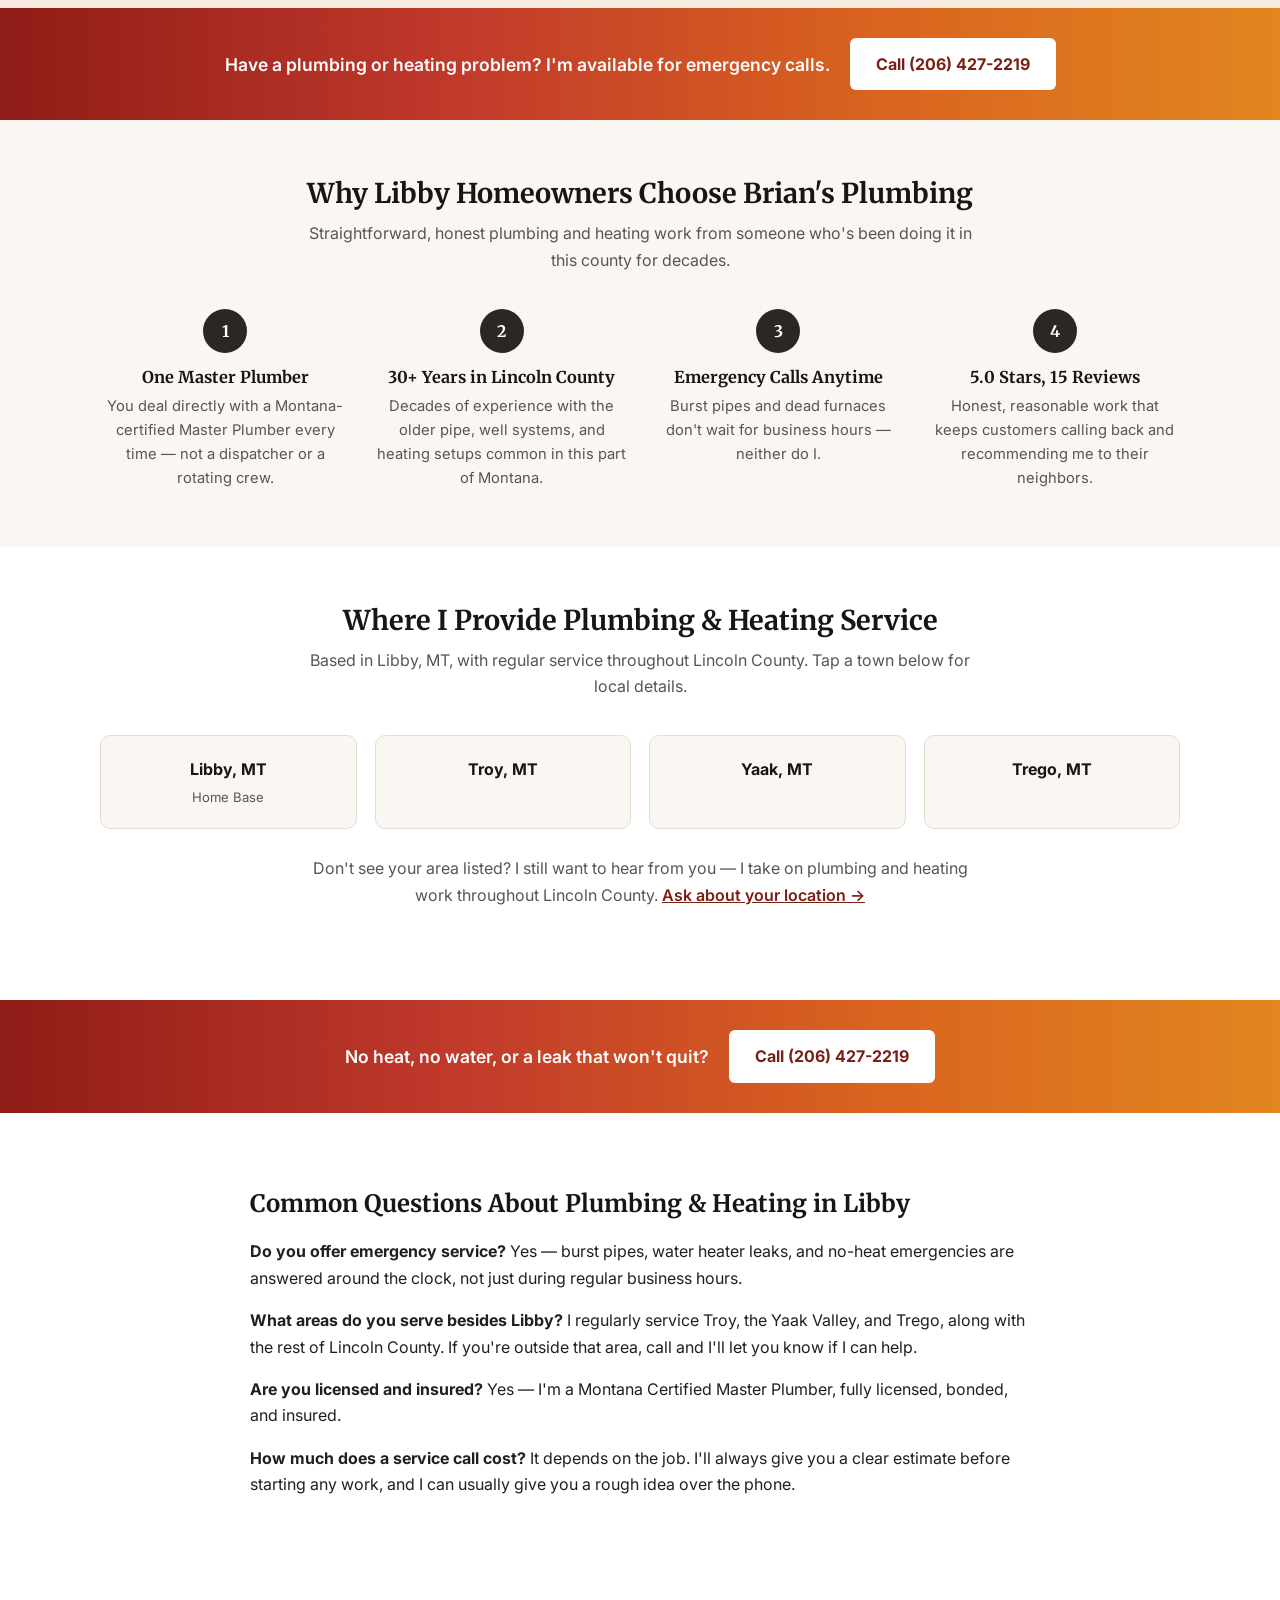
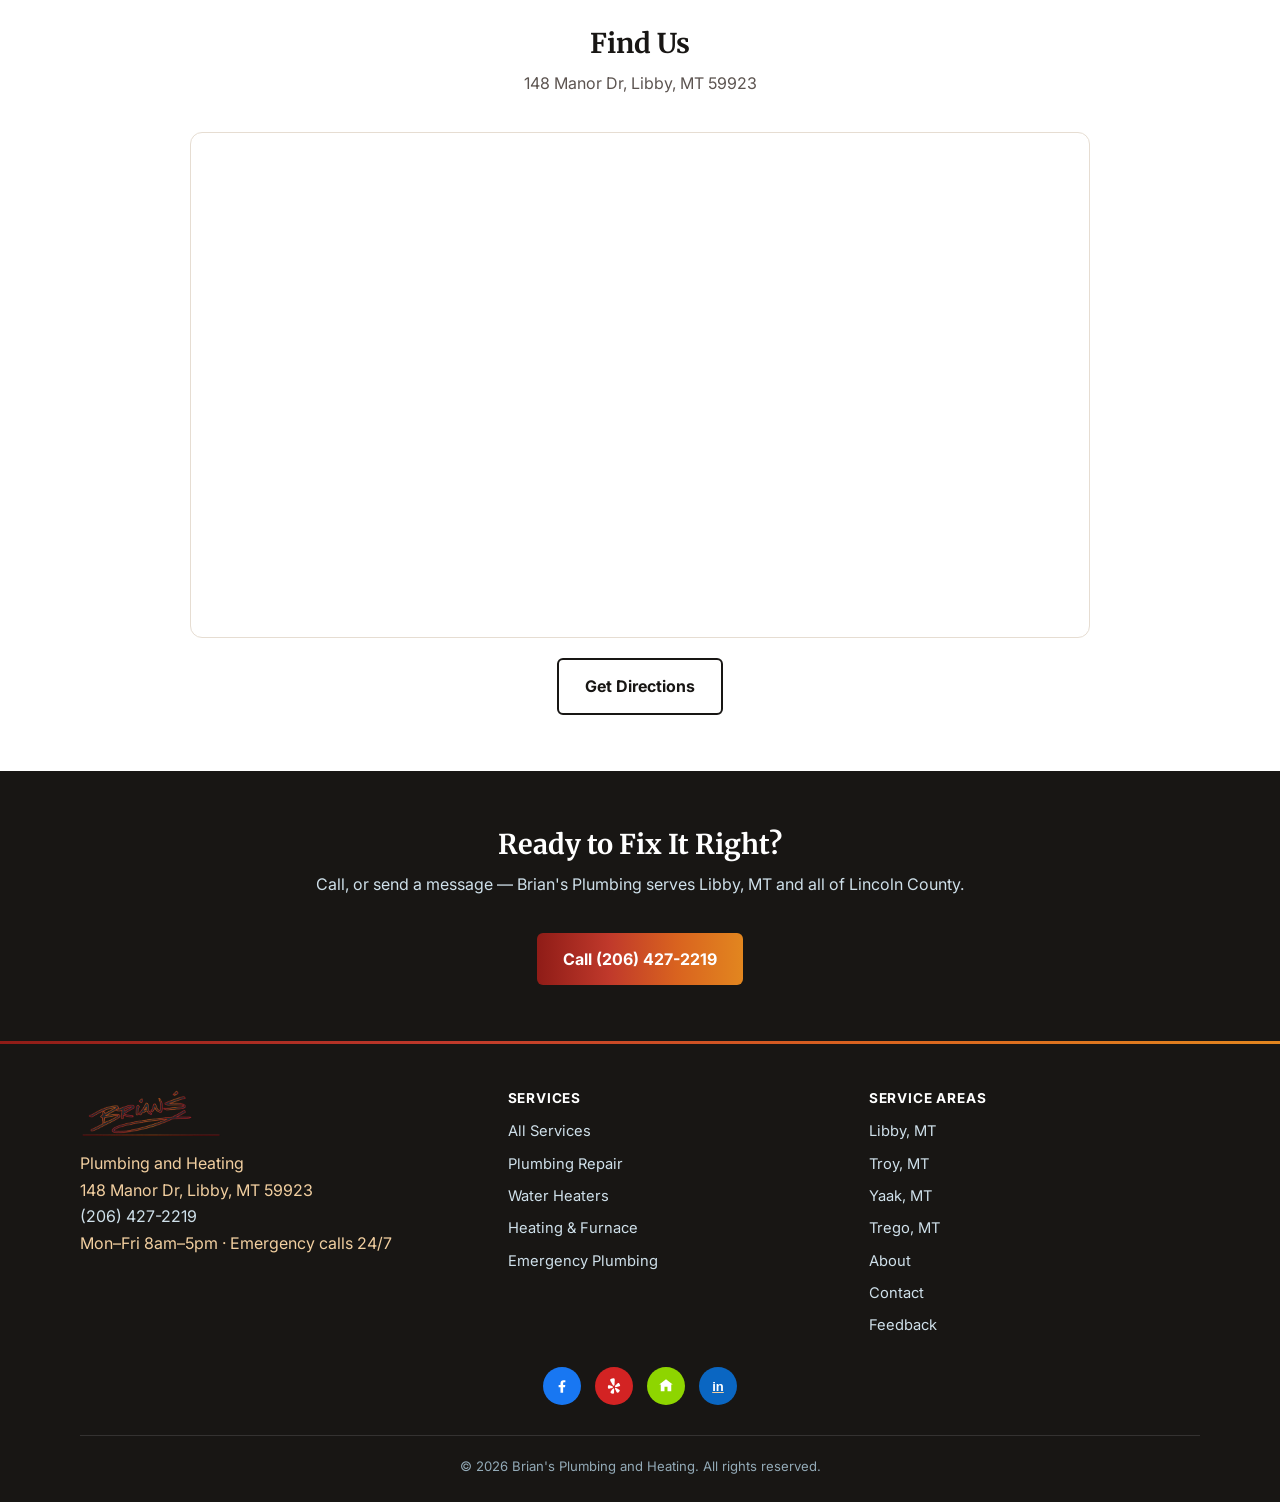
==== commit 2ac2db28: "Fill the photo gallery with 12 real job photos from the Facebook and Yelp pages Photos come from Bri" ====
--- a/index.html
+++ b/index.html
@@ -87,7 +87,7 @@
   ]
 }
 </script>
-<link rel="stylesheet" href="css/main.css?v=20261106">
+<link rel="stylesheet" href="css/main.css?v=20261107">
 </head>
 <body>
 
@@ -284,13 +284,58 @@
   <!-- Photo Gallery -->
   <section class="gallery-section" id="gallery">
     <div class="container">
-      <h2 class="section-title">Recent Job Photos</h2>
-      <p class="section-sub">A look at recent plumbing and heating work around Libby and Lincoln County.</p>
-      <div class="carousel" id="galleryCarousel">
+      <h2 class="section-title">Our Work</h2>
+      <p class="section-sub">A look at bathroom, water heater, furnace and under-sink work by Brian's Plumbing and Heating. Swipe or use the arrows to browse.</p>
+      <div class="carousel" id="galleryCarousel" role="region" aria-roledescription="carousel" aria-label="Photos of plumbing and heating work">
         <div class="carousel-track" id="carouselTrack">
-          <div class="carousel-slide carousel-slide-empty">
-            <p>Photos coming soon.</p>
-          </div>
+          <figure class="carousel-slide">
+            <img src="images/gallery/bathroom-freestanding-tub.jpg" alt="Bathroom with a freestanding soaking tub, wall-mounted tub filler and tile wainscot" width="750" height="1000" loading="lazy" decoding="async">
+            <figcaption class="carousel-caption">Bathroom remodel: freestanding tub</figcaption>
+          </figure>
+          <figure class="carousel-slide">
+            <img src="images/gallery/gas-water-heater-expansion-tank.jpg" alt="Rheem gas water heater in a closet with copper supply lines, an expansion tank and a gas furnace beside it" width="900" height="1200" loading="lazy" decoding="async">
+            <figcaption class="carousel-caption">Gas water heater with expansion tank</figcaption>
+          </figure>
+          <figure class="carousel-slide">
+            <img src="images/gallery/tankless-water-heater.jpg" alt="Rheem Prestige tankless water heater mounted on a garage wall with insulated water lines and PVC venting" width="900" height="1200" loading="lazy" decoding="async">
+            <figcaption class="carousel-caption">Tankless water heater</figcaption>
+          </figure>
+          <figure class="carousel-slide">
+            <img src="images/gallery/bathroom-glass-shower.jpg" alt="Frameless glass-enclosed walk-in shower with rain head, handheld shower and white tile" width="750" height="1000" loading="lazy" decoding="async">
+            <figcaption class="carousel-caption">Bathroom remodel: glass-enclosed shower</figcaption>
+          </figure>
+          <figure class="carousel-slide">
+            <img src="images/gallery/gas-furnace-honeywell-controls.jpg" alt="Rheem Prestige variable-speed gas furnace with a Honeywell control module and insulated copper refrigerant line" width="900" height="1200" loading="lazy" decoding="async">
+            <figcaption class="carousel-caption">Gas furnace with Honeywell controls</figcaption>
+          </figure>
+          <figure class="carousel-slide">
+            <img src="images/gallery/under-sink-drain-garbage-disposal.jpg" alt="Under-sink view of a white PVC drain, P-trap and garbage disposal with stainless supply lines" width="1200" height="900" loading="lazy" decoding="async">
+            <figcaption class="carousel-caption">Under-sink drain and garbage disposal</figcaption>
+          </figure>
+          <figure class="carousel-slide">
+            <img src="images/gallery/bathroom-vanity.jpg" alt="Bathroom with a white shaker vanity, chrome faucet, rectangular mirror and a tall linen cabinet" width="750" height="1000" loading="lazy" decoding="async">
+            <figcaption class="carousel-caption">Bathroom remodel: vanity and fixtures</figcaption>
+          </figure>
+          <figure class="carousel-slide">
+            <img src="images/gallery/outdoor-heat-pump-ac-unit.jpg" alt="Rheem outdoor heat pump or air conditioner unit mounted on feet beside a house with insulated copper lines" width="900" height="1200" loading="lazy" decoding="async">
+            <figcaption class="carousel-caption">Outdoor heat pump / A/C unit</figcaption>
+          </figure>
+          <figure class="carousel-slide">
+            <img src="images/gallery/tub-shower-tile-surround.jpg" alt="Bathtub and shower with a two-tone gray and beige subway tile surround and brushed nickel fixtures" width="900" height="1200" loading="lazy" decoding="async">
+            <figcaption class="carousel-caption">Tub and shower with tile surround</figcaption>
+          </figure>
+          <figure class="carousel-slide">
+            <img src="images/gallery/kitchen-sink-pull-down-faucet.jpg" alt="Stainless double-bowl kitchen sink with a pull-down faucet and garbage disposal flange" width="1200" height="900" loading="lazy" decoding="async">
+            <figcaption class="carousel-caption">Kitchen sink and pull-down faucet</figcaption>
+          </figure>
+          <figure class="carousel-slide">
+            <img src="images/gallery/toilet-tank-copper-float.jpg" alt="Inside of an older toilet tank showing a copper float ball, brass fill valve and flush lever" width="900" height="1200" loading="lazy" decoding="async">
+            <figcaption class="carousel-caption">Toilet tank with copper float</figcaption>
+          </figure>
+          <figure class="carousel-slide">
+            <img src="images/gallery/furnace-and-water-heater.jpg" alt="Ruud variable-speed gas furnace installed next to a tank water heater with a drain pan" width="900" height="1200" loading="lazy" decoding="async">
+            <figcaption class="carousel-caption">Furnace and water heater</figcaption>
+          </figure>
         </div>
         <button class="carousel-btn prev" id="carouselPrev" aria-label="Previous photo">&#8249;</button>
         <button class="carousel-btn next" id="carouselNext" aria-label="Next photo">&#8250;</button>
@@ -482,6 +527,6 @@
   </div>
 </footer>
 
-<script src="js/main.js?v=20261106"></script>
+<script src="js/main.js?v=20261107"></script>
 </body>
 </html>
--- a/css/main.css
+++ b/css/main.css
@@ -272,21 +272,31 @@
 }
 .carousel-track::-webkit-scrollbar { display: none; }
 .carousel-slide {
+  position: relative;
   flex: 0 0 100%;
   width: 100%;
-  height: min(50vh, 420px);
+  height: min(78vh, 600px);
+  margin: 0;
   scroll-snap-align: center;
   scroll-snap-stop: always;
   display: flex;
   align-items: center;
   justify-content: center;
-  background: var(--card);
-  border: 1px solid var(--border);
+  background: var(--navy-dark);
   border-radius: 14px;
   overflow: hidden;
 }
-.carousel-slide img { width: 100%; height: 100%; object-fit: cover; display: block; }
-.carousel-slide-empty { color: var(--ink-muted); font-style: italic; }
+.carousel-slide img { width: 100%; height: 100%; object-fit: contain; display: block; }
+.carousel-caption {
+  position: absolute;
+  left: 0; right: 0; bottom: 0;
+  padding: 34px 20px 14px;
+  background: linear-gradient(to top, rgba(18,16,14,0.82), rgba(18,16,14,0));
+  color: #fff;
+  font-weight: 600;
+  font-size: 0.98rem;
+  text-align: center;
+}
 .carousel-btn {
   position: absolute;
   top: 50%;
@@ -311,7 +321,7 @@
 .carousel-btn.next { right: -12px; }
 .carousel-btn:hover { background: var(--copper); color: #fff; border-color: var(--copper); }
 @media (max-width: 640px) {
-  .carousel-slide { height: 60vw; }
+  .carousel-slide { height: min(78vh, 520px); }
   .carousel-btn { width: 38px; height: 38px; font-size: 1.4rem; }
   .carousel-btn.prev { left: 4px; }
   .carousel-btn.next { right: 4px; }
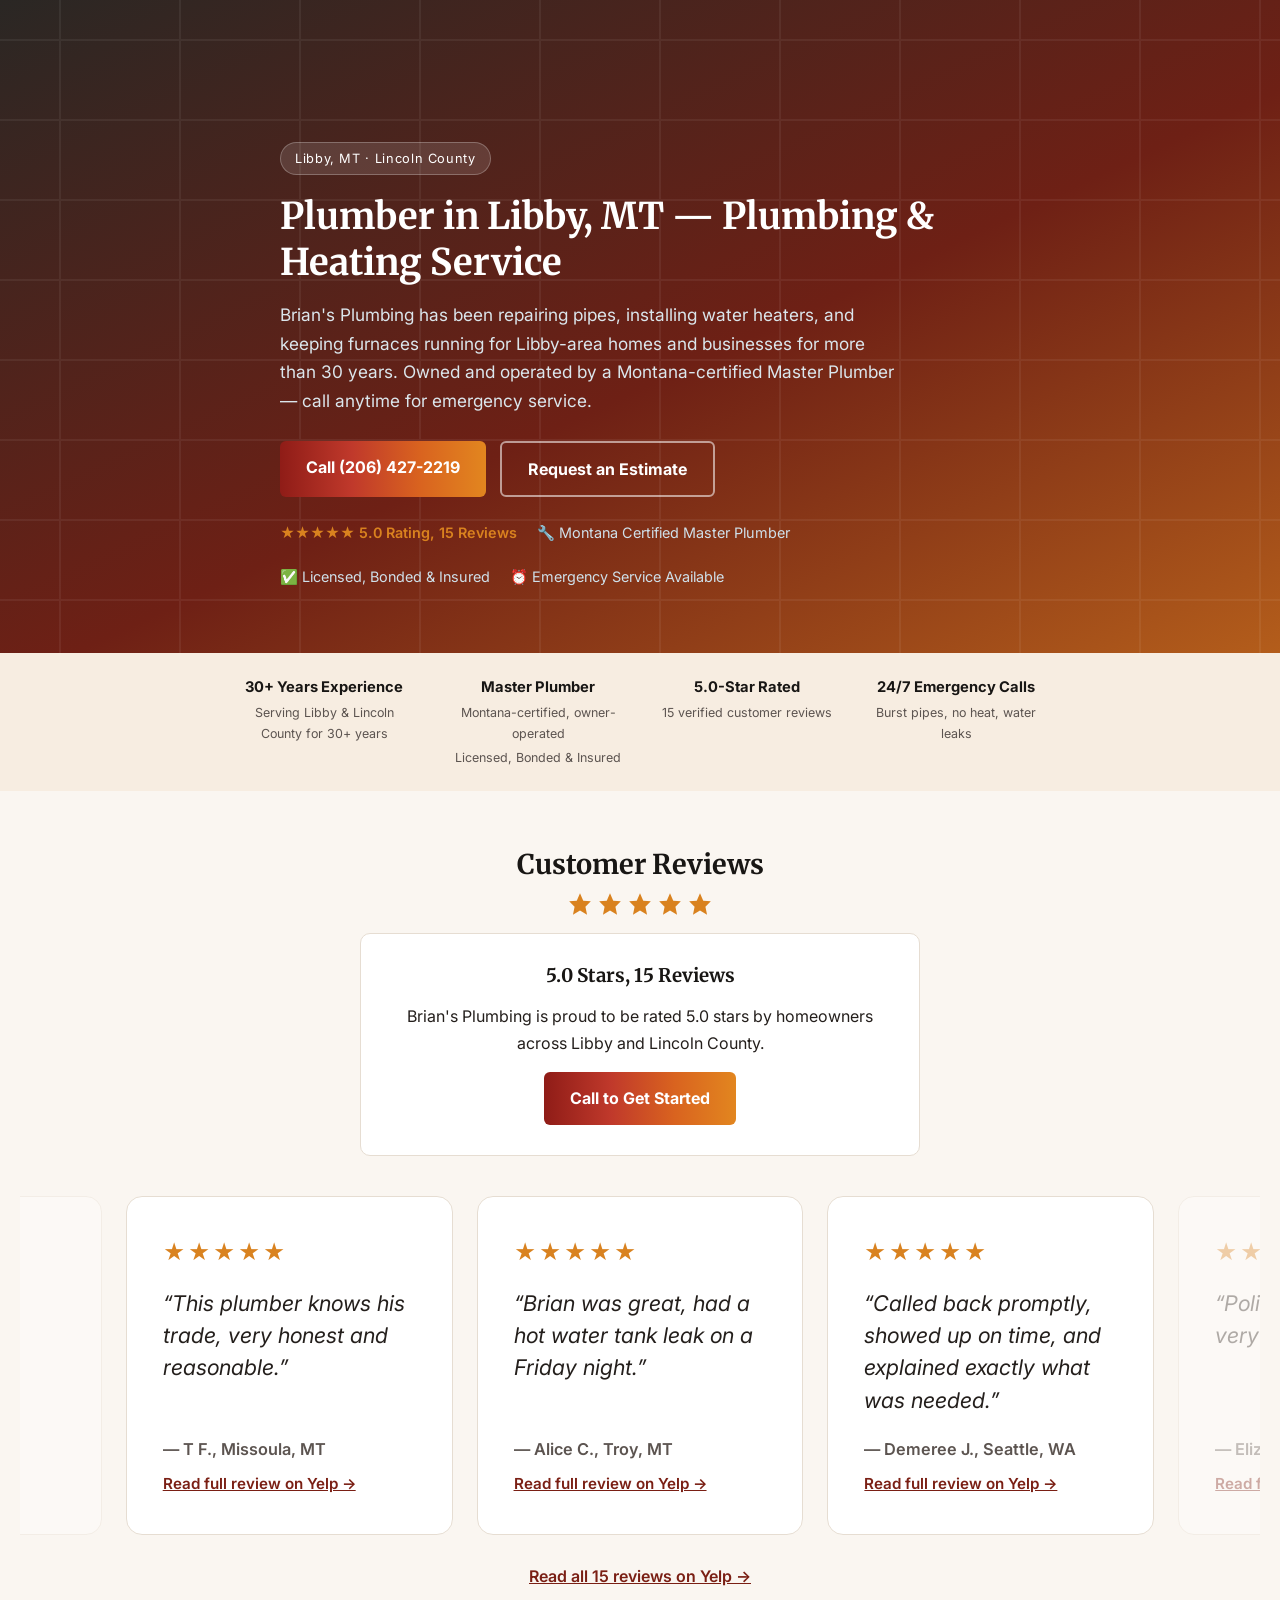
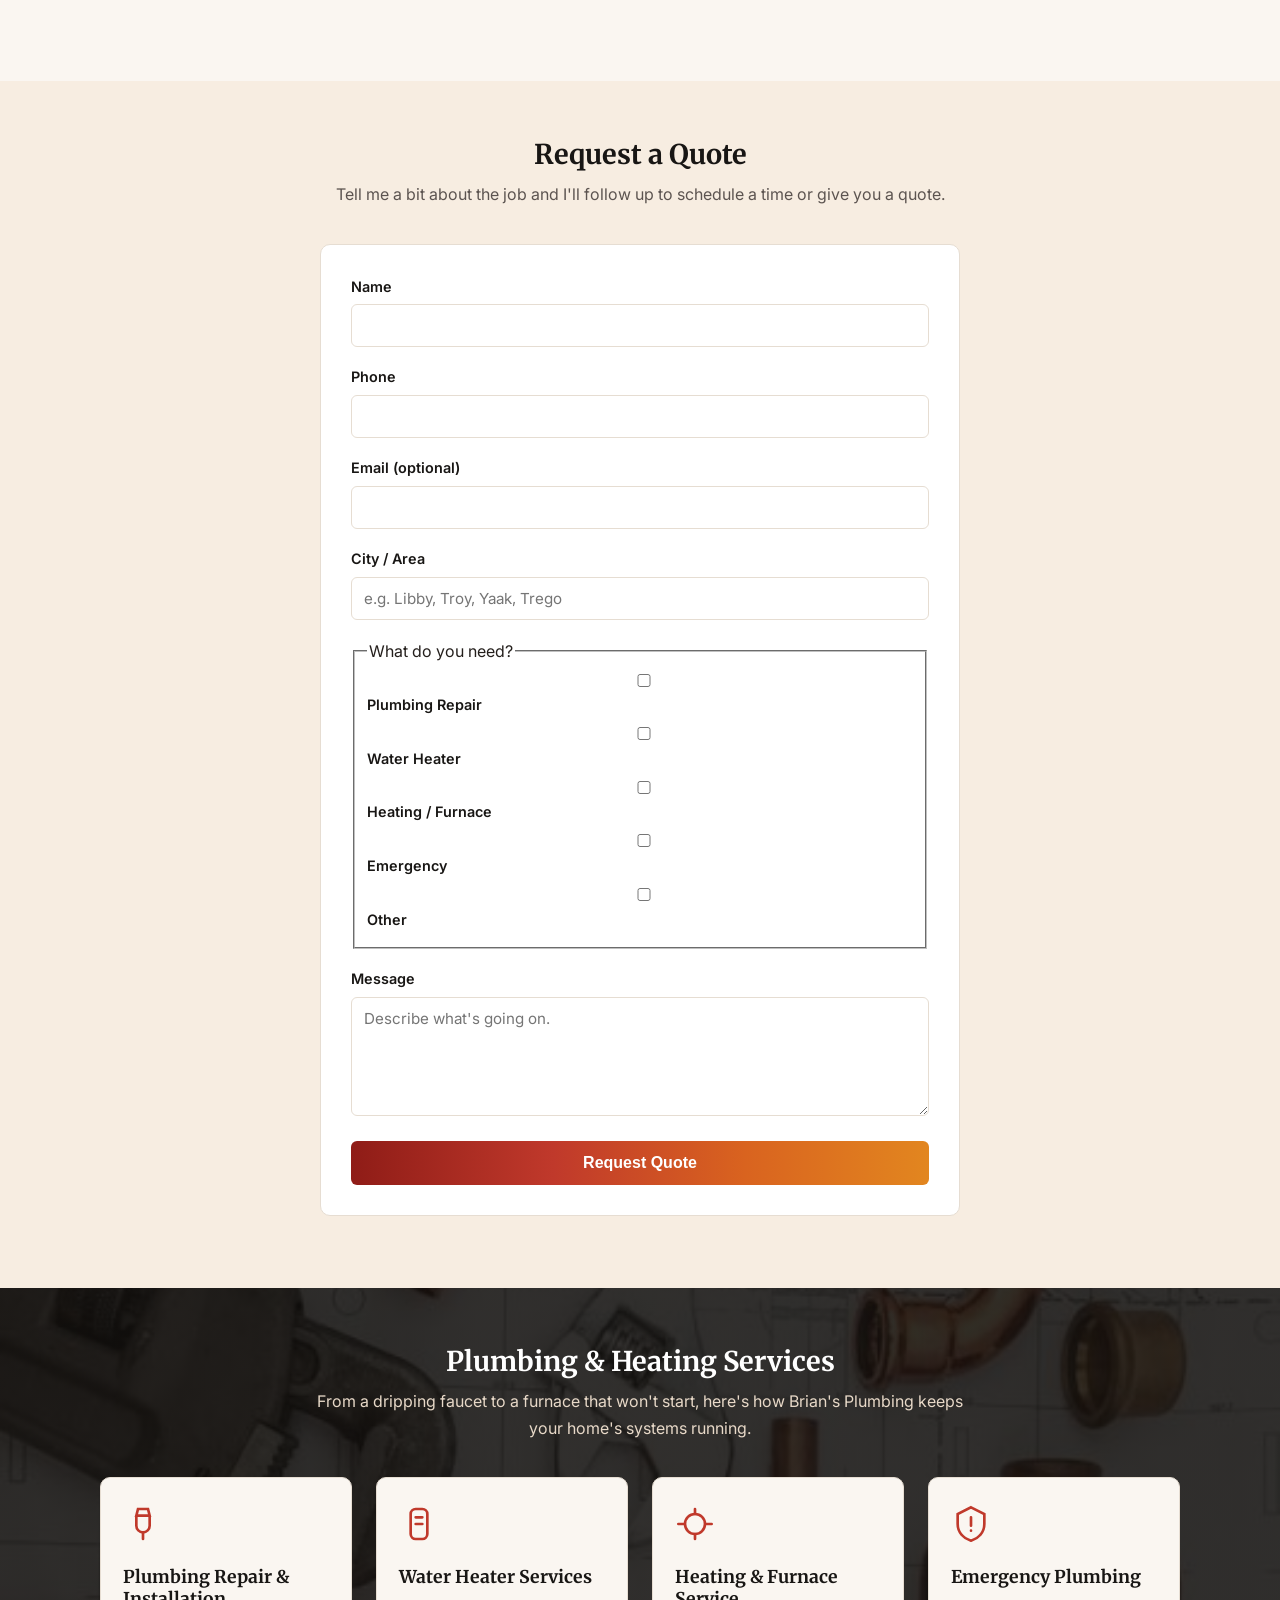
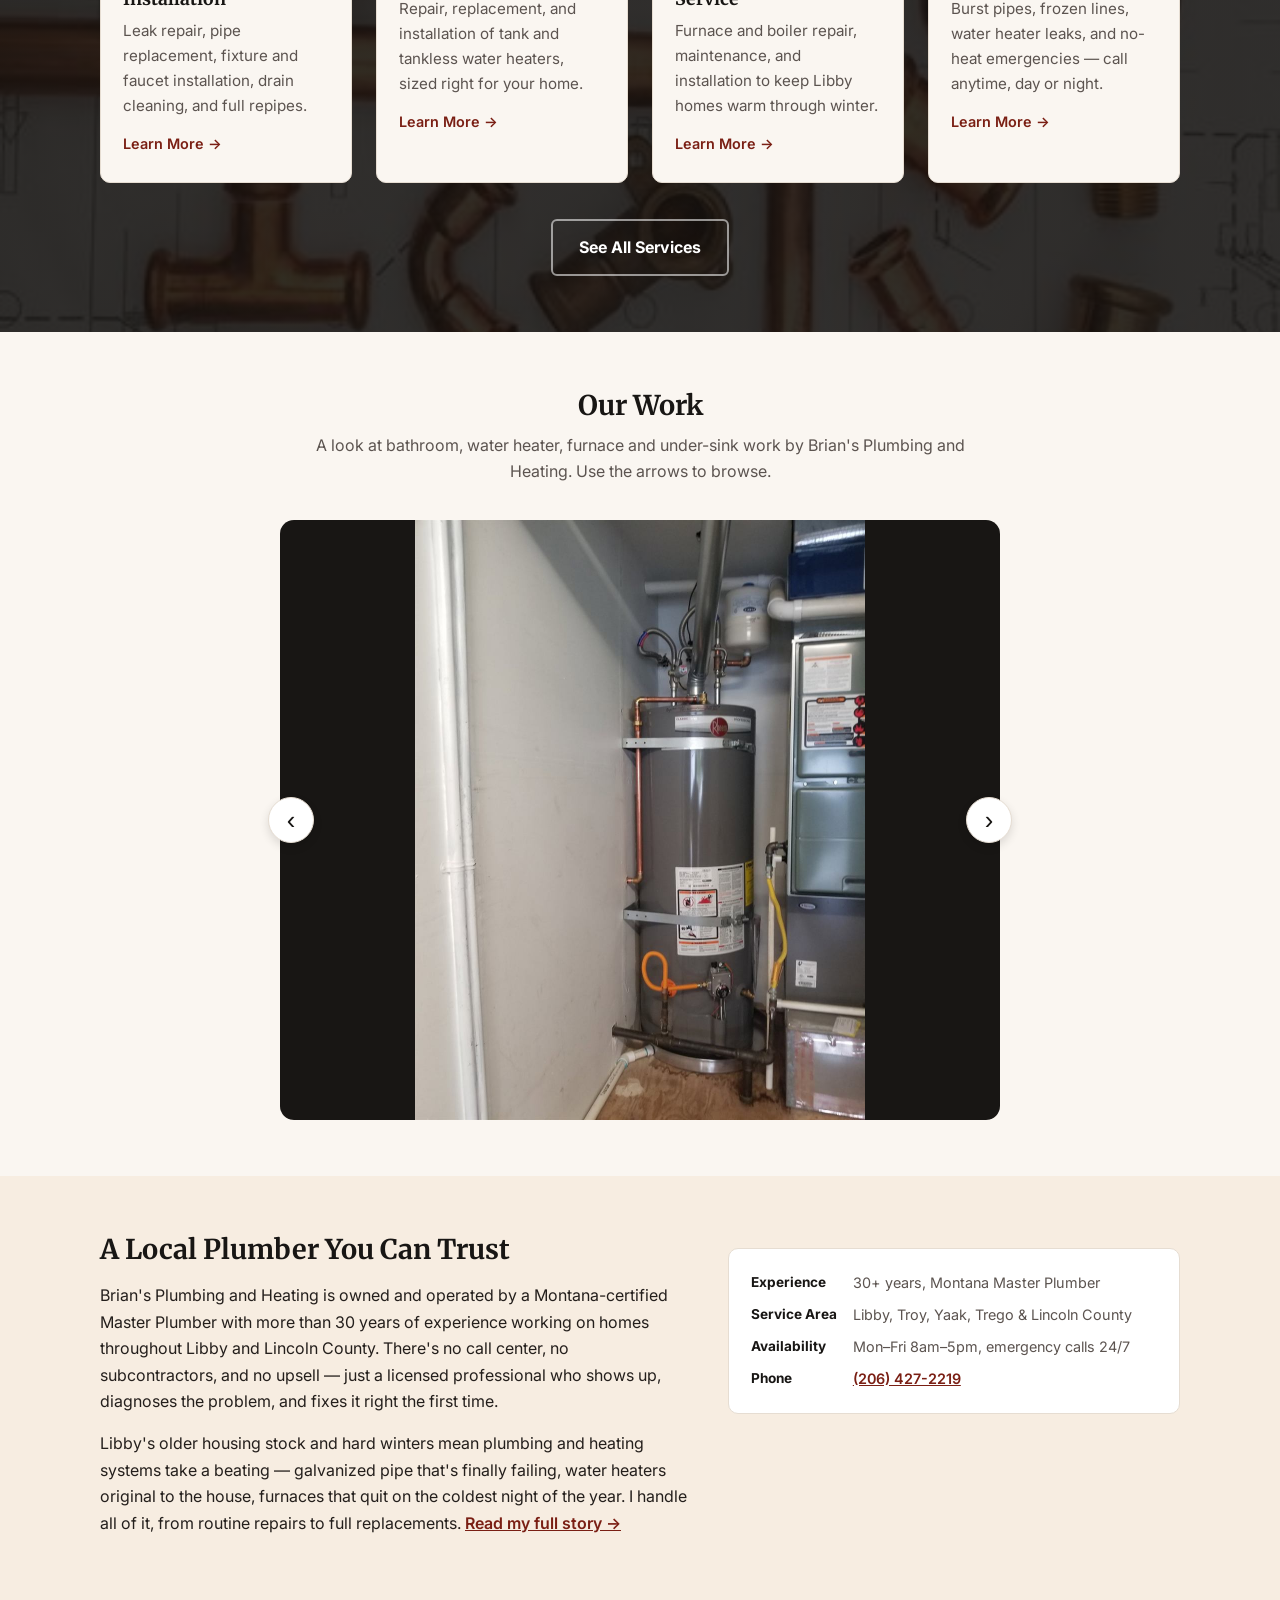
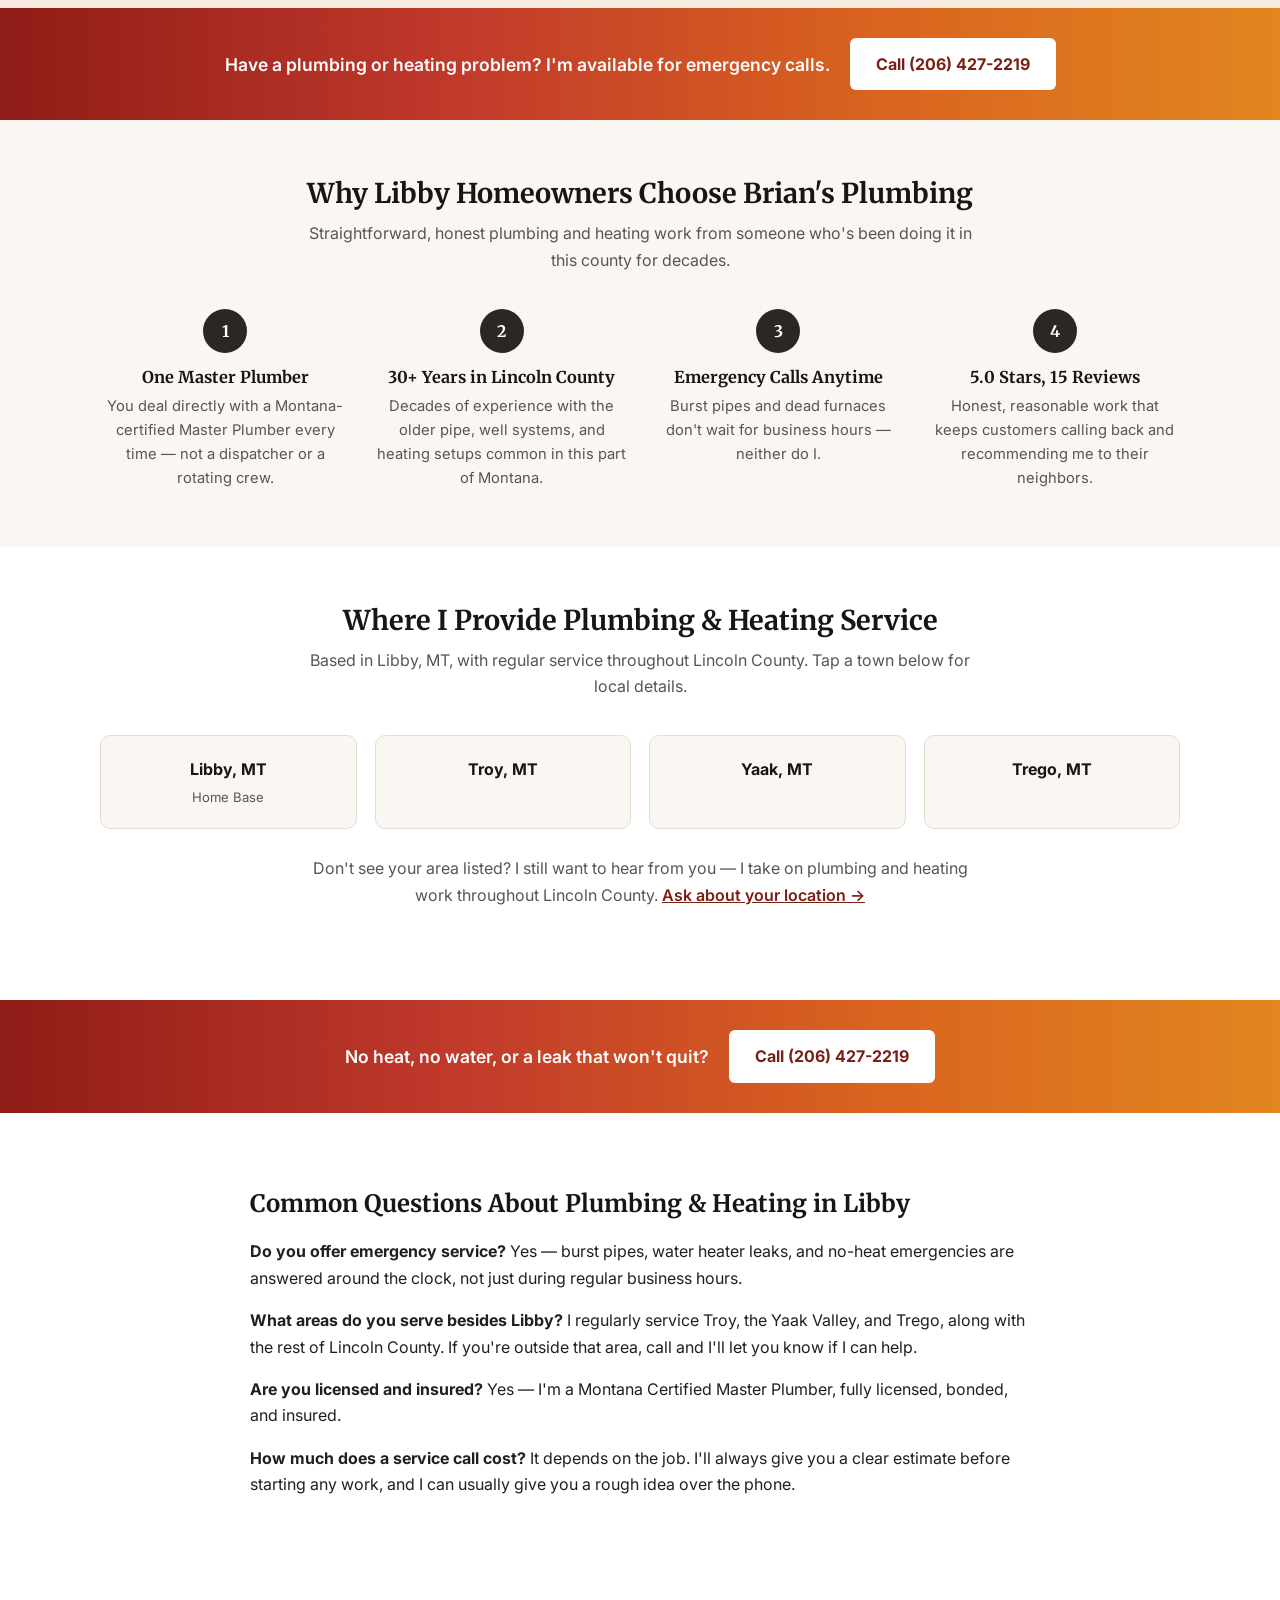
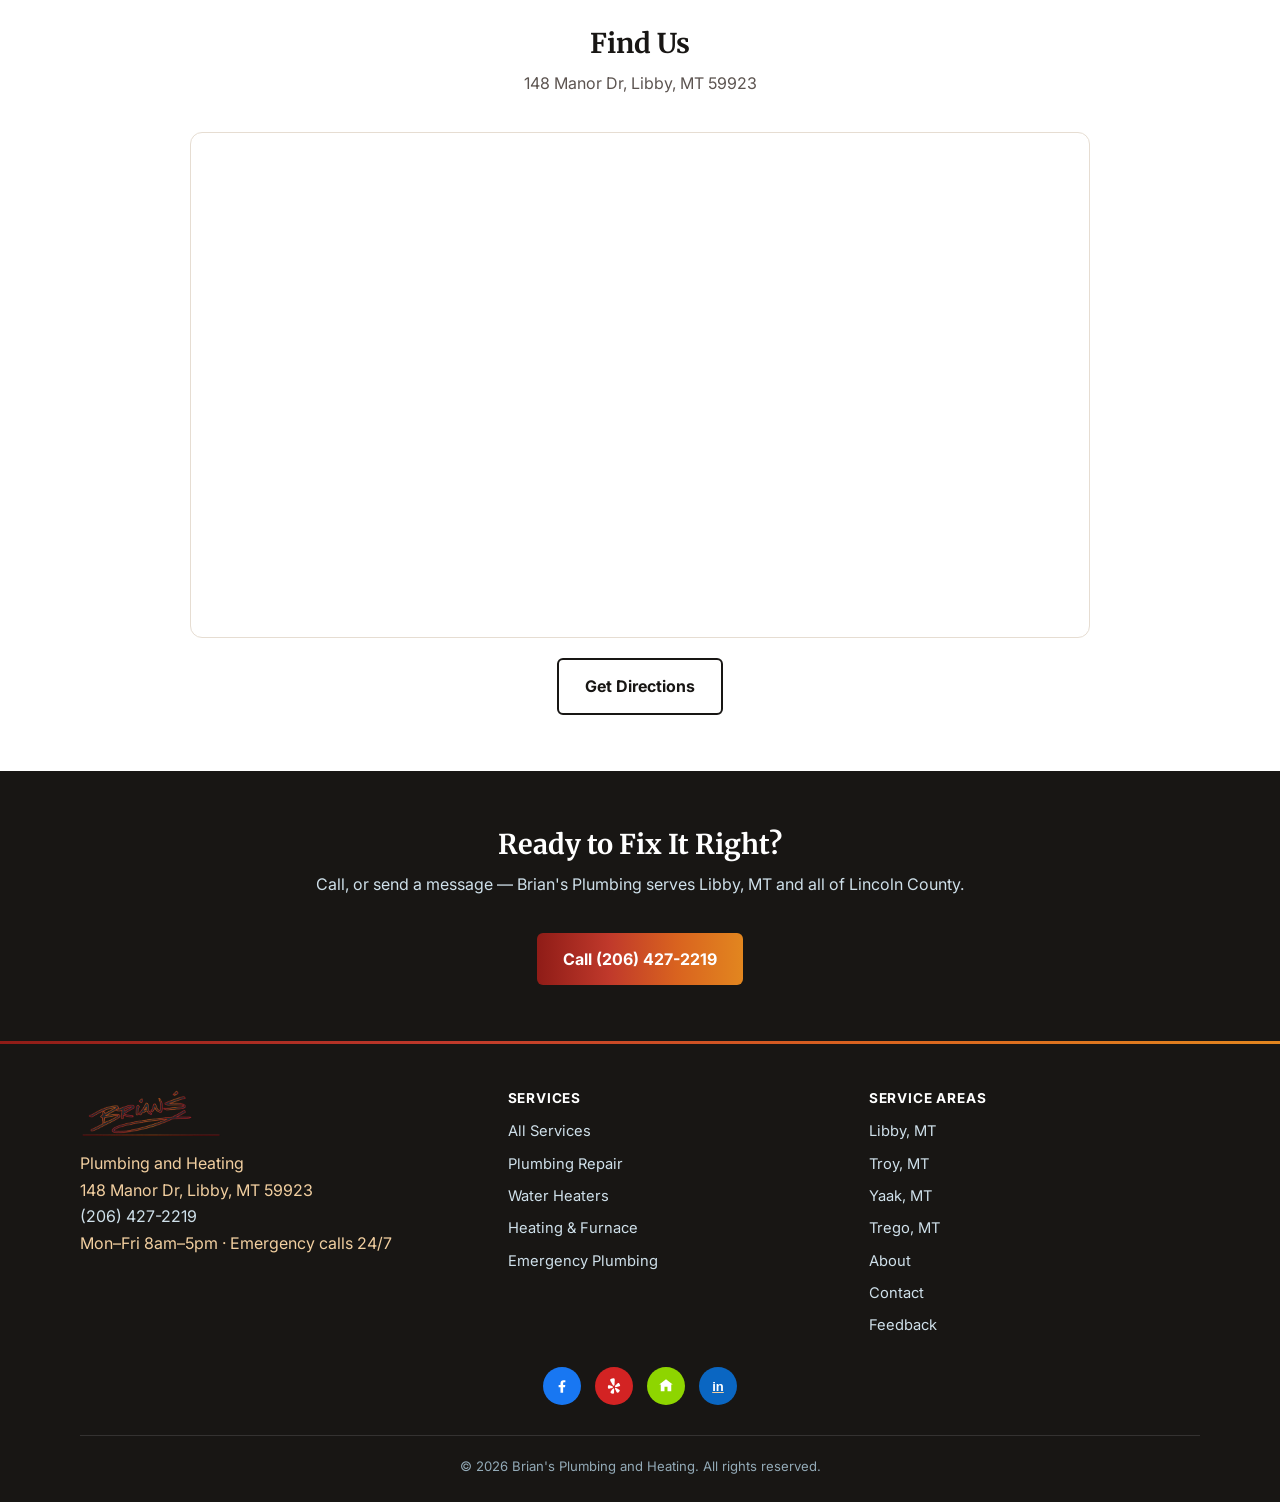
==== commit c8fa0d59: "Gallery cleanup, thank-you page, form spam guard, GA lead event - Gallery: remove captions and the t" ====
--- a/index.html
+++ b/index.html
@@ -87,7 +87,7 @@
   ]
 }
 </script>
-<link rel="stylesheet" href="css/main.css?v=20261107">
+<link rel="stylesheet" href="css/main.css?v=20261108">
 </head>
 <body>
 
@@ -203,7 +203,7 @@
     <div class="container">
       <h2 class="section-title">Request a Quote</h2>
       <p class="section-sub">Tell me a bit about the job and I'll follow up to schedule a time or give you a quote.</p>
-      <form class="contact-form" name="quote" method="POST" data-netlify="true" data-netlify-honeypot="bot-field" id="quoteFormEl">
+      <form class="contact-form" name="quote" method="POST" action="/thank-you.html" data-netlify="true" data-netlify-honeypot="bot-field" id="quoteFormEl">
         <input type="hidden" name="form-name" value="quote">
         <p class="hidden-field" aria-hidden="true">
           <label>Don't fill this out if you're human: <input name="bot-field" tabindex="-1" autocomplete="off"></label>
@@ -285,56 +285,35 @@
   <section class="gallery-section" id="gallery">
     <div class="container">
       <h2 class="section-title">Our Work</h2>
-      <p class="section-sub">A look at bathroom, water heater, furnace and under-sink work by Brian's Plumbing and Heating. Swipe or use the arrows to browse.</p>
+      <p class="section-sub">A look at bathroom, water heater, furnace and under-sink work by Brian's Plumbing and Heating. Use the arrows to browse.</p>
       <div class="carousel" id="galleryCarousel" role="region" aria-roledescription="carousel" aria-label="Photos of plumbing and heating work">
         <div class="carousel-track" id="carouselTrack">
           <figure class="carousel-slide">
-            <img src="images/gallery/bathroom-freestanding-tub.jpg" alt="Bathroom with a freestanding soaking tub, wall-mounted tub filler and tile wainscot" width="750" height="1000" loading="lazy" decoding="async">
-            <figcaption class="carousel-caption">Bathroom remodel: freestanding tub</figcaption>
-          </figure>
-          <figure class="carousel-slide">
             <img src="images/gallery/gas-water-heater-expansion-tank.jpg" alt="Rheem gas water heater in a closet with copper supply lines, an expansion tank and a gas furnace beside it" width="900" height="1200" loading="lazy" decoding="async">
-            <figcaption class="carousel-caption">Gas water heater with expansion tank</figcaption>
           </figure>
           <figure class="carousel-slide">
             <img src="images/gallery/tankless-water-heater.jpg" alt="Rheem Prestige tankless water heater mounted on a garage wall with insulated water lines and PVC venting" width="900" height="1200" loading="lazy" decoding="async">
-            <figcaption class="carousel-caption">Tankless water heater</figcaption>
-          </figure>
-          <figure class="carousel-slide">
-            <img src="images/gallery/bathroom-glass-shower.jpg" alt="Frameless glass-enclosed walk-in shower with rain head, handheld shower and white tile" width="750" height="1000" loading="lazy" decoding="async">
-            <figcaption class="carousel-caption">Bathroom remodel: glass-enclosed shower</figcaption>
           </figure>
           <figure class="carousel-slide">
             <img src="images/gallery/gas-furnace-honeywell-controls.jpg" alt="Rheem Prestige variable-speed gas furnace with a Honeywell control module and insulated copper refrigerant line" width="900" height="1200" loading="lazy" decoding="async">
-            <figcaption class="carousel-caption">Gas furnace with Honeywell controls</figcaption>
           </figure>
           <figure class="carousel-slide">
             <img src="images/gallery/under-sink-drain-garbage-disposal.jpg" alt="Under-sink view of a white PVC drain, P-trap and garbage disposal with stainless supply lines" width="1200" height="900" loading="lazy" decoding="async">
-            <figcaption class="carousel-caption">Under-sink drain and garbage disposal</figcaption>
-          </figure>
-          <figure class="carousel-slide">
-            <img src="images/gallery/bathroom-vanity.jpg" alt="Bathroom with a white shaker vanity, chrome faucet, rectangular mirror and a tall linen cabinet" width="750" height="1000" loading="lazy" decoding="async">
-            <figcaption class="carousel-caption">Bathroom remodel: vanity and fixtures</figcaption>
           </figure>
           <figure class="carousel-slide">
             <img src="images/gallery/outdoor-heat-pump-ac-unit.jpg" alt="Rheem outdoor heat pump or air conditioner unit mounted on feet beside a house with insulated copper lines" width="900" height="1200" loading="lazy" decoding="async">
-            <figcaption class="carousel-caption">Outdoor heat pump / A/C unit</figcaption>
           </figure>
           <figure class="carousel-slide">
             <img src="images/gallery/tub-shower-tile-surround.jpg" alt="Bathtub and shower with a two-tone gray and beige subway tile surround and brushed nickel fixtures" width="900" height="1200" loading="lazy" decoding="async">
-            <figcaption class="carousel-caption">Tub and shower with tile surround</figcaption>
           </figure>
           <figure class="carousel-slide">
             <img src="images/gallery/kitchen-sink-pull-down-faucet.jpg" alt="Stainless double-bowl kitchen sink with a pull-down faucet and garbage disposal flange" width="1200" height="900" loading="lazy" decoding="async">
-            <figcaption class="carousel-caption">Kitchen sink and pull-down faucet</figcaption>
           </figure>
           <figure class="carousel-slide">
             <img src="images/gallery/toilet-tank-copper-float.jpg" alt="Inside of an older toilet tank showing a copper float ball, brass fill valve and flush lever" width="900" height="1200" loading="lazy" decoding="async">
-            <figcaption class="carousel-caption">Toilet tank with copper float</figcaption>
           </figure>
           <figure class="carousel-slide">
             <img src="images/gallery/furnace-and-water-heater.jpg" alt="Ruud variable-speed gas furnace installed next to a tank water heater with a drain pan" width="900" height="1200" loading="lazy" decoding="async">
-            <figcaption class="carousel-caption">Furnace and water heater</figcaption>
           </figure>
         </div>
         <button class="carousel-btn prev" id="carouselPrev" aria-label="Previous photo">&#8249;</button>
@@ -527,6 +506,6 @@
   </div>
 </footer>
 
-<script src="js/main.js?v=20261107"></script>
+<script src="js/main.js?v=20261109"></script>
 </body>
 </html>
--- a/css/main.css
+++ b/css/main.css
@@ -287,16 +287,6 @@
   overflow: hidden;
 }
 .carousel-slide img { width: 100%; height: 100%; object-fit: contain; display: block; }
-.carousel-caption {
-  position: absolute;
-  left: 0; right: 0; bottom: 0;
-  padding: 34px 20px 14px;
-  background: linear-gradient(to top, rgba(18,16,14,0.82), rgba(18,16,14,0));
-  color: #fff;
-  font-weight: 600;
-  font-size: 0.98rem;
-  text-align: center;
-}
 .carousel-btn {
   position: absolute;
   top: 50%;
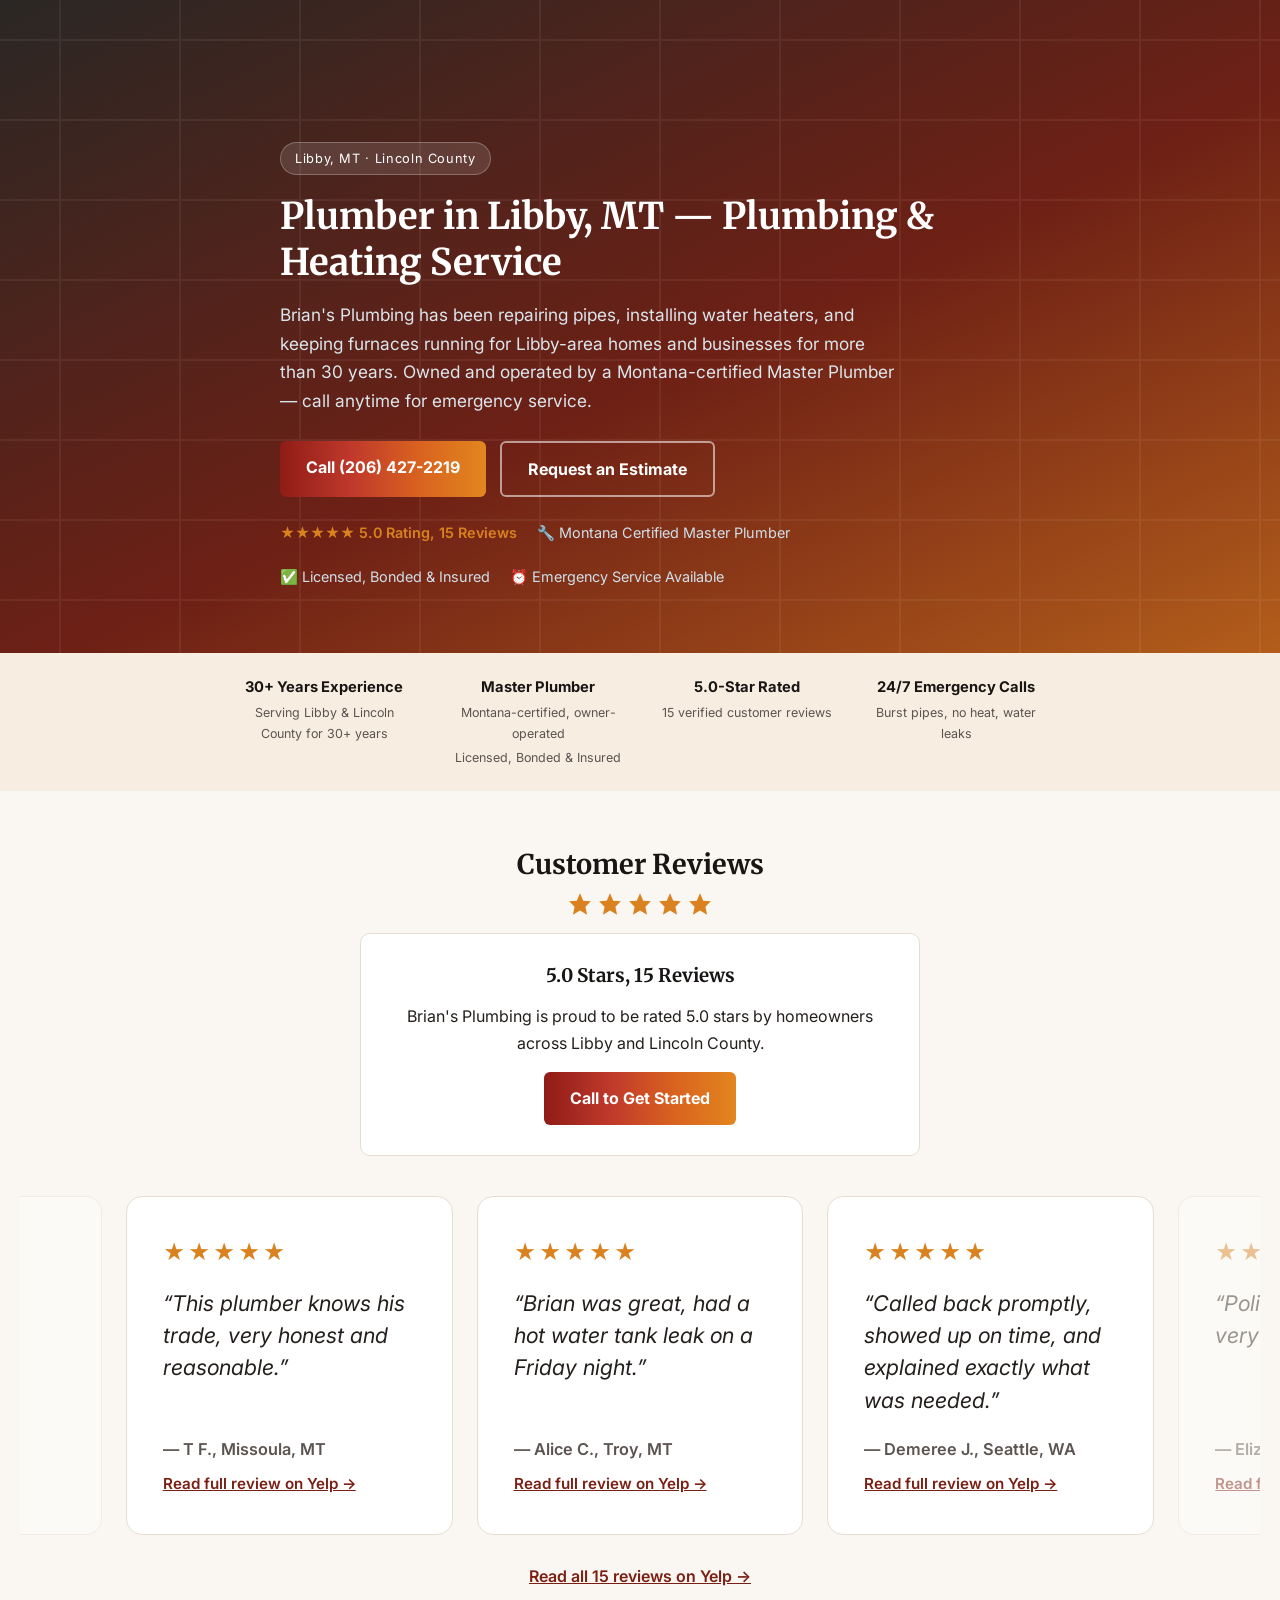
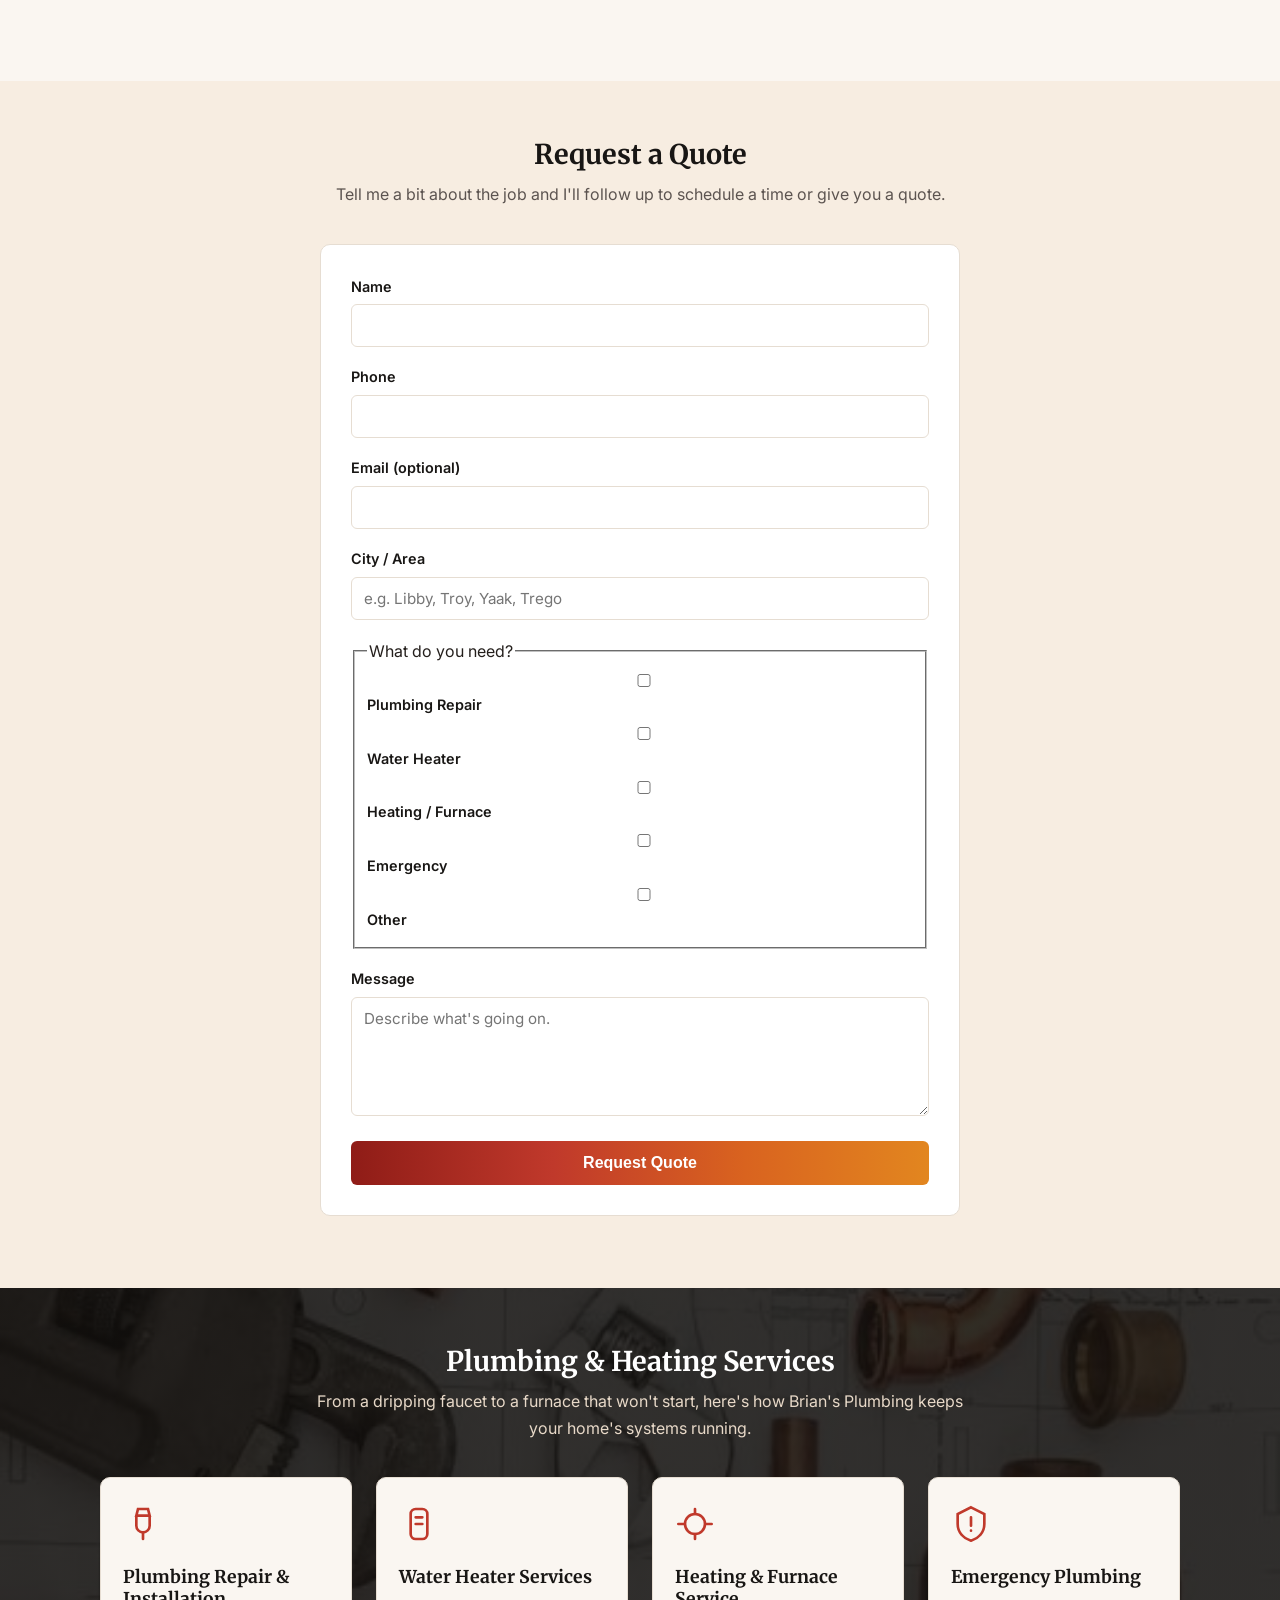
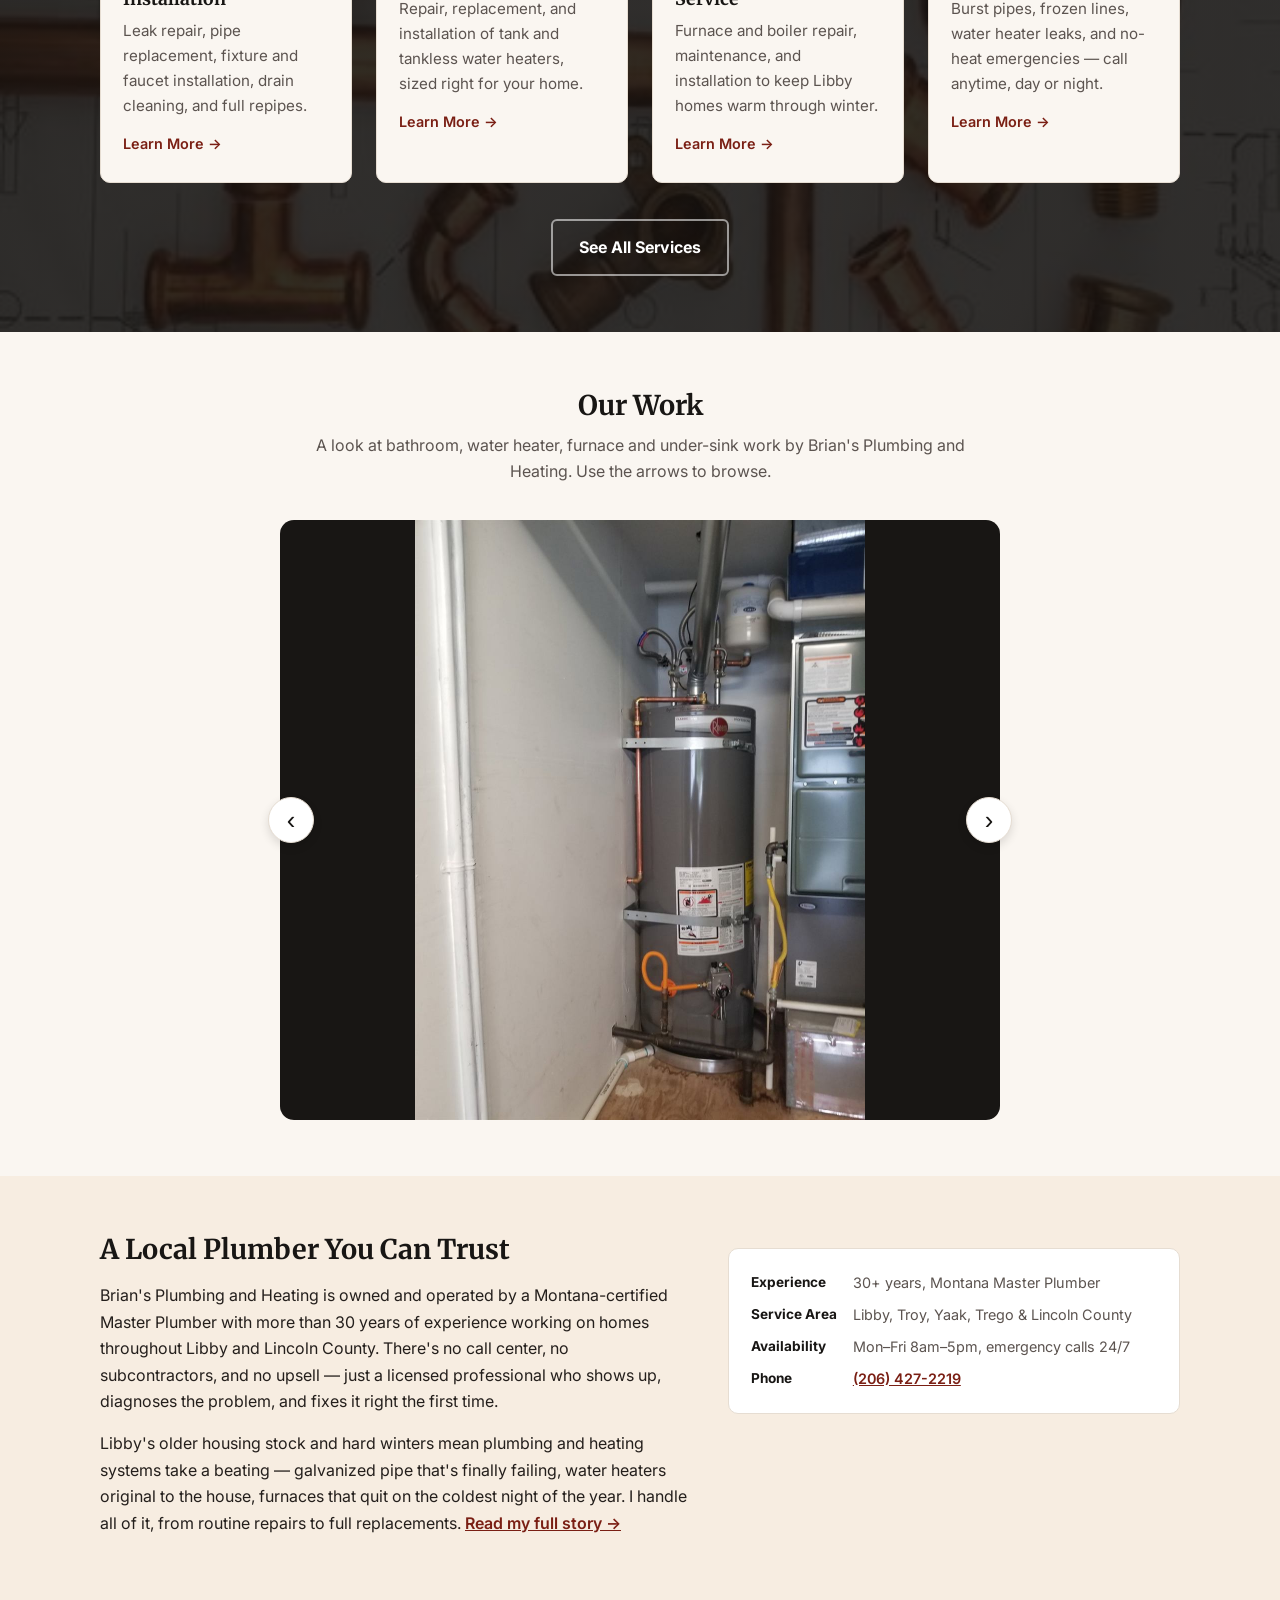
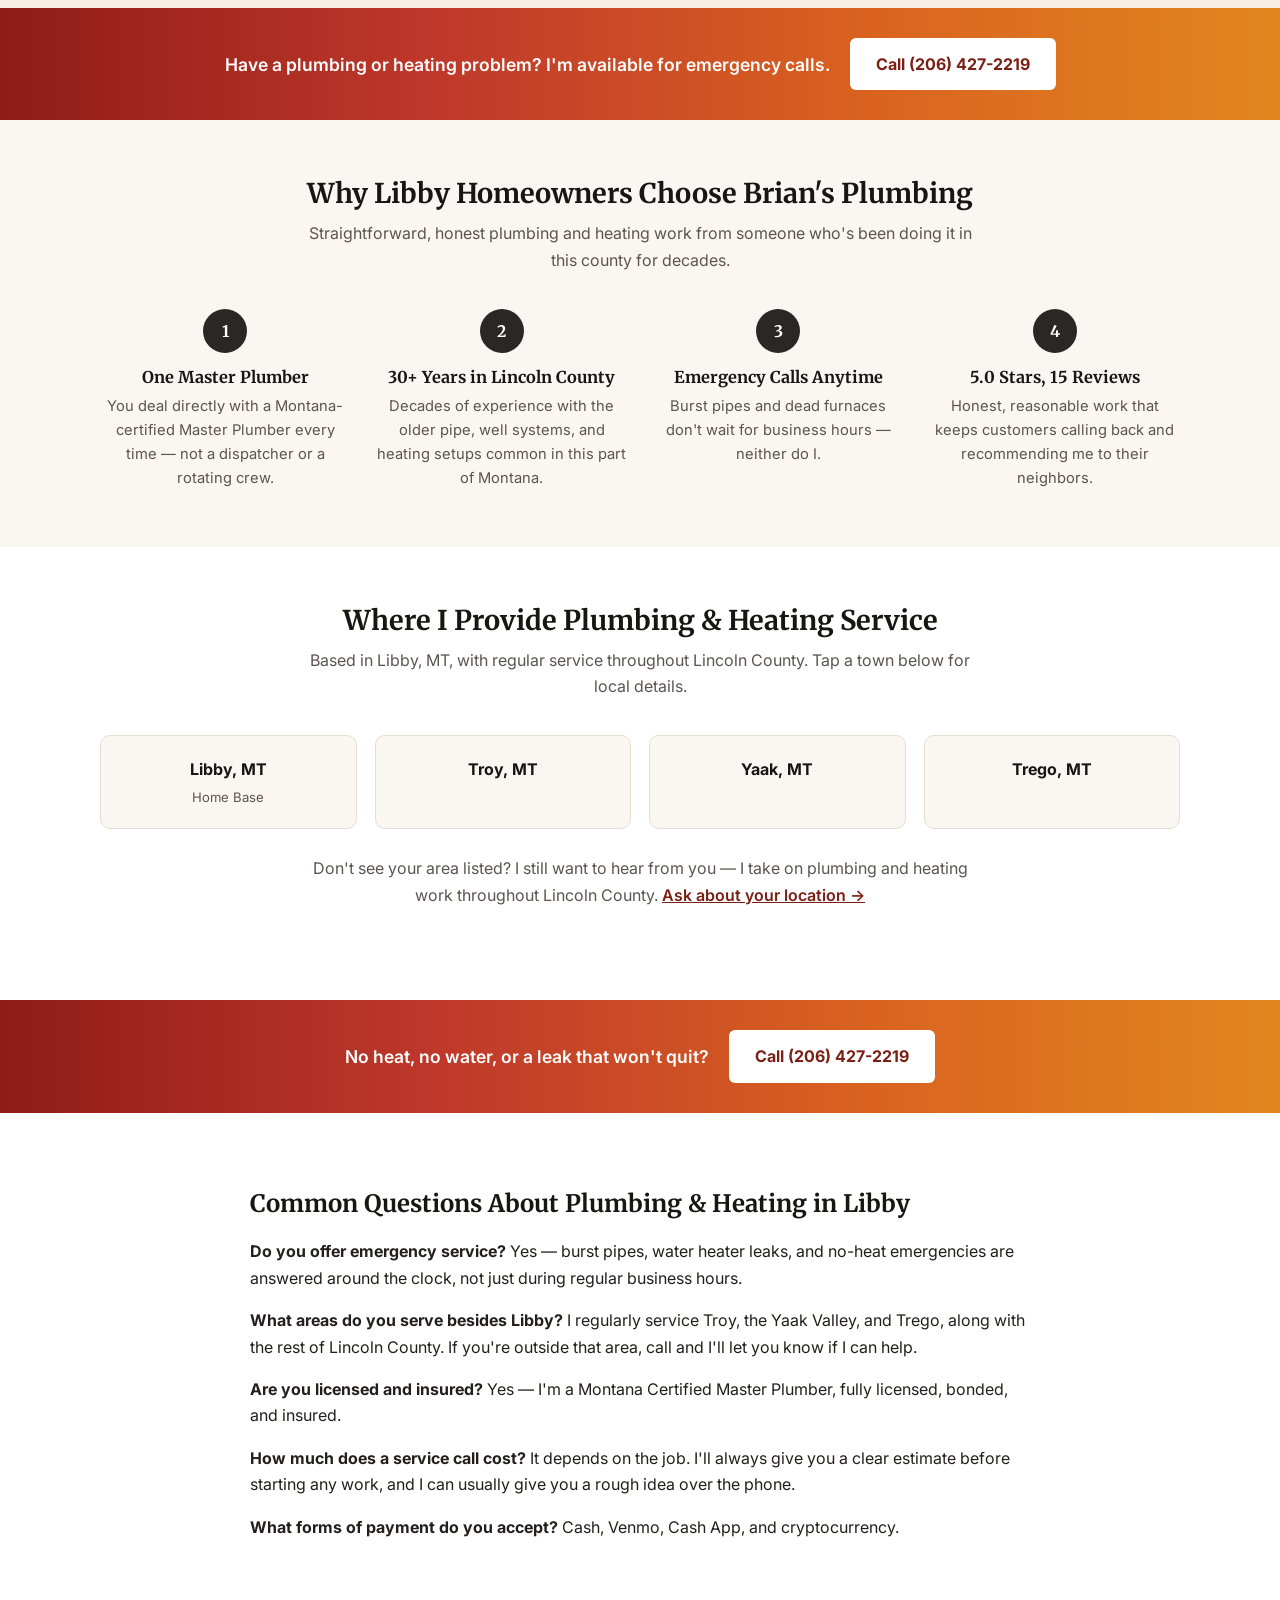
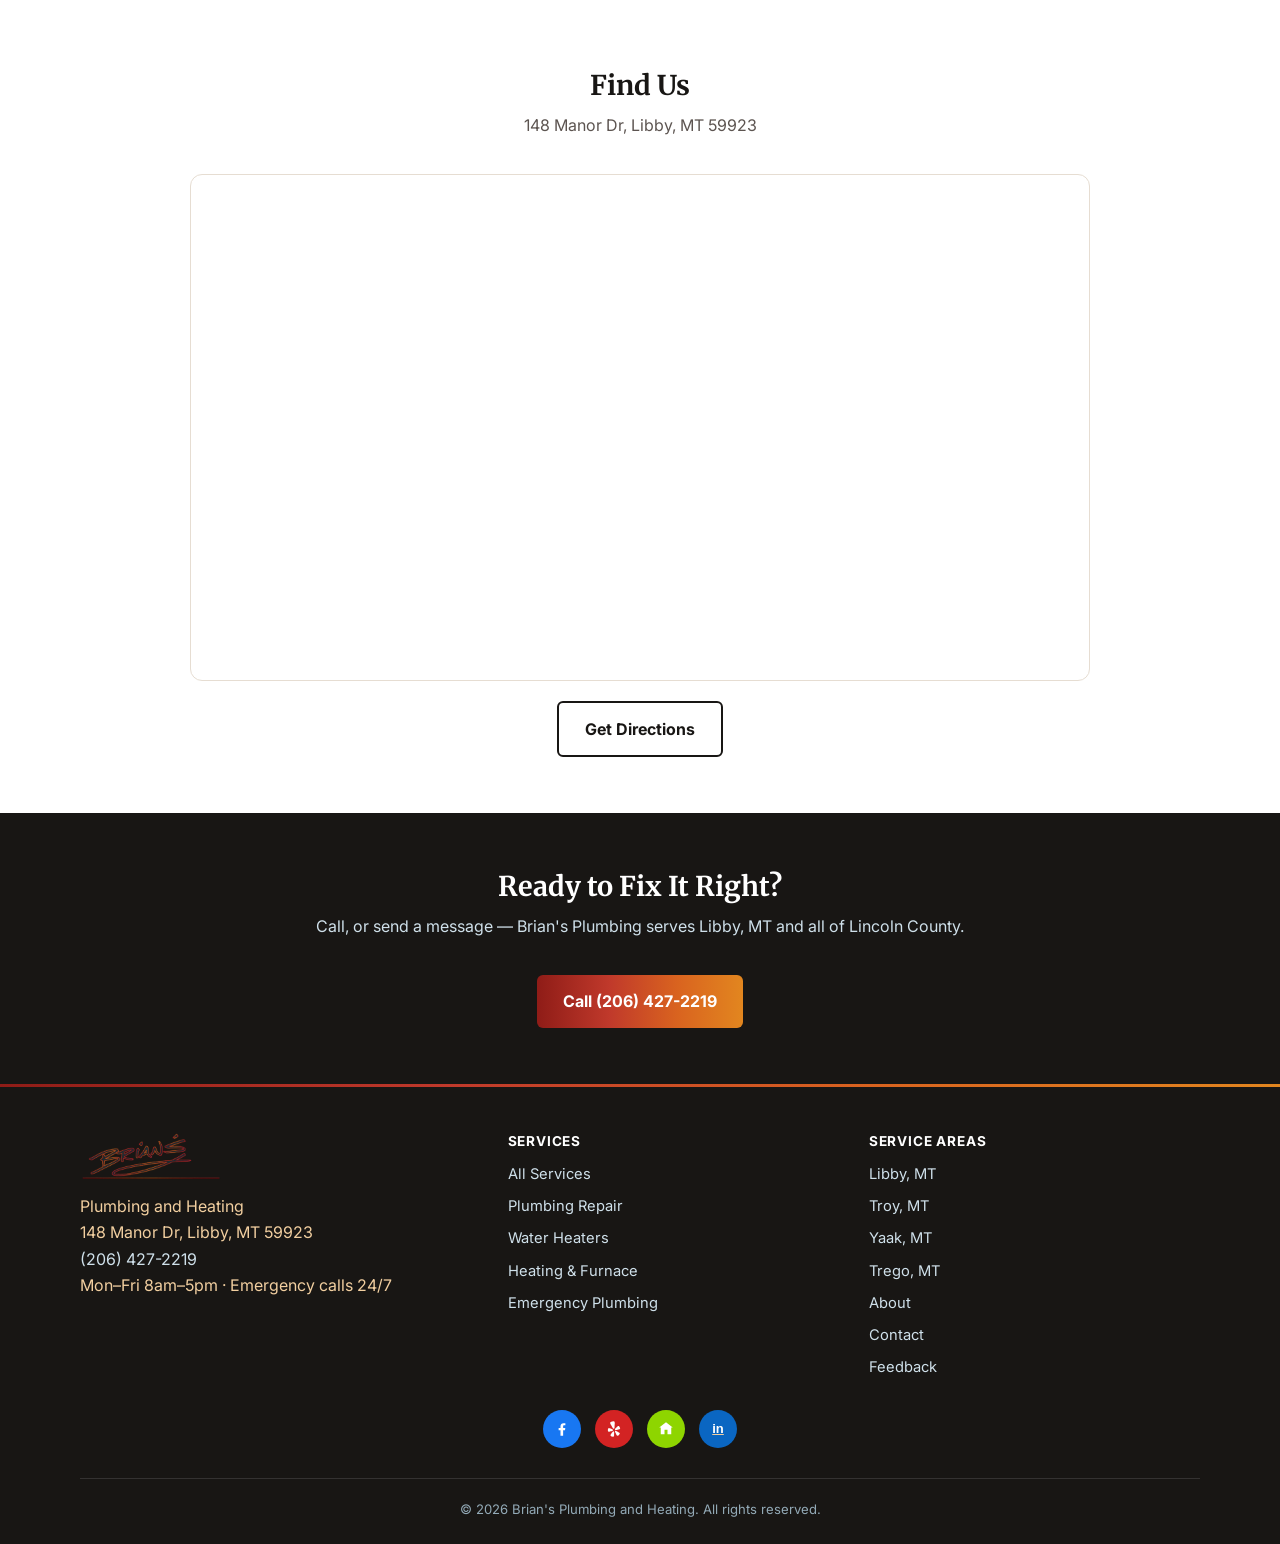
==== commit c3cc3006: "Infinite gallery, payment methods, schema/SEO cleanup, 404, security headers, accessibility - Galler" ====
--- a/index.html
+++ b/index.html
@@ -14,25 +14,31 @@
 </script>
 
 <title>Plumber in Libby, MT | Brian's Plumbing and Heating</title>
-<meta name="description" content="Licensed Master Plumber serving Libby, MT with 30+ years of experience. Plumbing repair, water heaters, heating &amp; emergency service. 5-star rated. Call (206) 427-2219.">
+<meta name="description" content="Licensed Master Plumber in Libby, MT with 30+ years of experience. Plumbing repair, water heaters, heating &amp; 24/7 emergency service. Call (206) 427-2219.">
 <link rel="canonical" href="https://briansplumbingheating.com/">
 <link rel="preconnect" href="https://fonts.googleapis.com">
 <link rel="preconnect" href="https://fonts.gstatic.com" crossorigin>
-<link href="https://fonts.googleapis.com/css2?family=Inter:wght@400;500;600;700&family=Merriweather:wght@700;900&family=Dancing+Script:wght@700&display=swap" rel="stylesheet">
+<link href="https://fonts.googleapis.com/css2?family=Inter:wght@400;500;600;700&family=Merriweather:wght@700;900&display=swap" rel="stylesheet">
 
 <meta property="og:type" content="website">
+<meta property="og:site_name" content="Brian's Plumbing and Heating">
 <meta property="og:title" content="Plumber in Libby, MT | Brian's Plumbing and Heating">
 <meta property="og:description" content="Licensed Master Plumber serving Libby, MT with 30+ years of experience. Plumbing repair, water heaters, heating &amp; emergency service. 5-star rated.">
 <meta property="og:url" content="https://briansplumbingheating.com/">
-<meta property="og:image" content="https://briansplumbingheating.com/apple-touch-icon.png">
+<meta property="og:image" content="https://briansplumbingheating.com/images/og-share.jpg">
+<meta property="og:image:width" content="1200">
+<meta property="og:image:height" content="630">
+<meta property="og:image:alt" content="Brian's Plumbing and Heating logo">
 <meta property="og:locale" content="en_US">
 
 <meta name="twitter:card" content="summary_large_image">
 <meta name="twitter:title" content="Plumber in Libby, MT | Brian's Plumbing and Heating">
 <meta name="twitter:description" content="Licensed Master Plumber serving Libby, MT with 30+ years of experience. Plumbing repair, water heaters, heating &amp; emergency service.">
-<meta name="twitter:image" content="https://briansplumbingheating.com/apple-touch-icon.png">
+<meta name="twitter:image" content="https://briansplumbingheating.com/images/og-share.jpg">
 
 <link rel="icon" href="favicon.svg" type="image/svg+xml">
+<link rel="icon" href="/favicon.ico" sizes="48x48">
+<link rel="manifest" href="/site.webmanifest">
 <link rel="apple-touch-icon" href="/apple-touch-icon.png">
 
 <script type="application/ld+json">
@@ -42,7 +48,10 @@
   "name": "Brian's Plumbing and Heating",
   "image": "https://briansplumbingheating.com/apple-touch-icon.png",
   "telephone": "+1-206-427-2219",
-  "priceRange": "$$",
+  "logo": "https://briansplumbingheating.com/images/logo-brians.png",
+  "geo": { "@type": "GeoCoordinates", "latitude": 48.3880, "longitude": -115.5556 },
+  "hasMap": "https://www.google.com/maps/search/?api=1&query=148+Manor+Dr+Libby+MT+59923",
+  "founder": { "@type": "Person", "name": "Brian Hoskins" },
   "address": {
     "@type": "PostalAddress",
     "streetAddress": "148 Manor Dr",
@@ -76,30 +85,29 @@
       "description": "Emergency service available 24/7"
     }
   ],
-  "aggregateRating": {
-    "@type": "AggregateRating",
-    "ratingValue": "5.0",
-    "reviewCount": "15"
-  },
   "sameAs": [
     "https://www.facebook.com/p/Brians-Plumbing-and-Heating-100065176592016/",
-    "https://www.yelp.com/biz/brians-plumbing-and-heating-libby-2"
+    "https://www.yelp.com/biz/brians-plumbing-and-heating-libby-2",
+    "https://nextdoor.com/pages/brians-plumbing-heating-everett-wa/",
+    "https://www.linkedin.com/in/brian-hoskins-47652814a/"
   ]
 }
 </script>
-<link rel="stylesheet" href="css/main.css?v=20261108">
+<link rel="stylesheet" href="css/main.css?v=20261111">
+<noscript><style>header.site-header{opacity:1;transform:none;pointer-events:auto;visibility:visible}</style></noscript>
 </head>
 <body>
+<a class="skip-link" href="#top">Skip to main content</a>
 
 <header class="site-header">
   <div class="header-inner">
-    <a href="index.html" class="brand">
+    <a href="/" class="brand">
       <span class="brand-lockup">
         <img class="brand-logo-brians" src="images/logo-brians.png" alt="Brian's" width="425" height="286">
         <img class="brand-logo-sub" src="images/logo-plumbing-heating.png" alt="Plumbing and Heating" width="425" height="56">
       </span>
     </a>
-    <button class="nav-toggle" id="navToggle" aria-label="Toggle navigation" aria-expanded="false">&#9776;</button>
+    <button class="nav-toggle" id="navToggle" aria-controls="mainNav" aria-label="Toggle navigation" aria-expanded="false">&#9776;</button>
     <nav class="main-nav" id="mainNav">
       <a href="services.html">Services</a>
       <a href="#gallery">Gallery</a>
@@ -177,6 +185,12 @@
     <div class="review-carousel" id="reviewCarousel">
       <div class="review-viewport">
         <div class="review-quotes" id="reviewTrack"></div>
+        <noscript><div class="review-noscript" style="padding:0 20px;max-width:760px;margin:0 auto;">
+          <blockquote>&ldquo;This plumber knows his trade, very honest and reasonable.&rdquo; &mdash; T F., Missoula, MT</blockquote>
+          <blockquote>&ldquo;Brian was great, had a hot water tank leak on a Friday night.&rdquo; &mdash; Alice C., Troy, MT</blockquote>
+          <blockquote>&ldquo;Called back promptly, showed up on time, and explained exactly what was needed.&rdquo; &mdash; Demeree J., Seattle, WA</blockquote>
+          <blockquote>&ldquo;Polite, professional and very honest.&rdquo; &mdash; Elizabeth G., Snohomish, WA</blockquote>
+        </div></noscript>
       </div>
     </div>
     <div class="container">
@@ -421,6 +435,7 @@
       <p><strong>What areas do you serve besides Libby?</strong> I regularly service Troy, the Yaak Valley, and Trego, along with the rest of Lincoln County. If you're outside that area, call and I'll let you know if I can help.</p>
       <p><strong>Are you licensed and insured?</strong> Yes — I'm a Montana Certified Master Plumber, fully licensed, bonded, and insured.</p>
       <p><strong>How much does a service call cost?</strong> It depends on the job. I'll always give you a clear estimate before starting any work, and I can usually give you a rough idea over the phone.</p>
+      <p><strong>What forms of payment do you accept?</strong> Cash, Venmo, Cash App, and cryptocurrency.</p>
     </div>
   </section>
 
@@ -475,7 +490,7 @@
     <div class="footer-col">
       <h4>Service Areas</h4>
       <nav class="footer-sitemap" aria-label="Location links">
-        <a href="index.html">Libby, MT</a>
+        <a href="/">Libby, MT</a>
         <a href="plumber-troy-mt.html">Troy, MT</a>
         <a href="plumber-yaak-mt.html">Yaak, MT</a>
         <a href="plumber-trego-mt.html">Trego, MT</a>
@@ -506,6 +521,6 @@
   </div>
 </footer>
 
-<script src="js/main.js?v=20261109"></script>
+<script src="js/main.js?v=20261111"></script>
 </body>
 </html>
--- a/css/main.css
+++ b/css/main.css
@@ -55,12 +55,15 @@
   opacity: 0;
   transform: translateY(-8px);
   pointer-events: none;
-  transition: opacity 0.9s ease, transform 0.9s ease;
+  visibility: hidden;
+  transition: opacity 0.9s ease, transform 0.9s ease, visibility 0s linear 0.9s;
 }
 header.site-header.visible {
   opacity: 1;
   transform: translateY(0);
   pointer-events: auto;
+  visibility: visible;
+  transition-delay: 0s;
 }
 header.site-header::after {
   content: "";
@@ -400,8 +403,9 @@
 .review-quote p { margin: 0 0 20px; font-style: italic; color: var(--ink); font-size: 1.35rem; line-height: 1.5; flex: 1 1 auto; }
 .review-quote .reviewer { font-size: 1.02rem; color: var(--ink-muted); font-weight: 600; margin-bottom: 8px; }
 .review-quote .review-link { font-size: 0.95rem; font-weight: 600; color: var(--copper-deep); text-decoration: underline; }
-.review-quote.review-peek { opacity: 0.35; cursor: pointer; }
-.review-quote.review-peek:hover, .review-quote.review-peek:focus-visible { opacity: 0.6; }
+.review-quote.review-peek { opacity: 0.45; cursor: pointer; }
+.review-quote.review-peek:hover { opacity: 0.7; }
+.review-quote.review-peek:focus-visible { opacity: 1; outline: 3px solid var(--copper); outline-offset: 2px; }
 .review-quote.review-peek a { pointer-events: none; }
 @media (max-width: 700px) {
   .review-carousel { --vis: 1; --g: 16px; }
@@ -500,3 +504,28 @@
   .hero h1 { font-size: 1.8rem; }
   .section-title { font-size: 1.4rem; }
 }
+
+/* Skip link — first tab stop, visible only on focus */
+.skip-link {
+  position: absolute;
+  left: 12px;
+  top: -60px;
+  z-index: 100;
+  background: var(--navy-dark);
+  color: #fff;
+  padding: 10px 16px;
+  border-radius: 4px;
+  font-weight: 600;
+}
+.skip-link:focus { top: 12px; }
+
+/* Respect reduced-motion preferences */
+@media (prefers-reduced-motion: reduce) {
+  html { scroll-behavior: auto; }
+  *, *::before, *::after {
+    transition-duration: 0.01ms !important;
+    transition-delay: 0s !important;
+    animation-duration: 0.01ms !important;
+    animation-iteration-count: 1 !important;
+  }
+}
